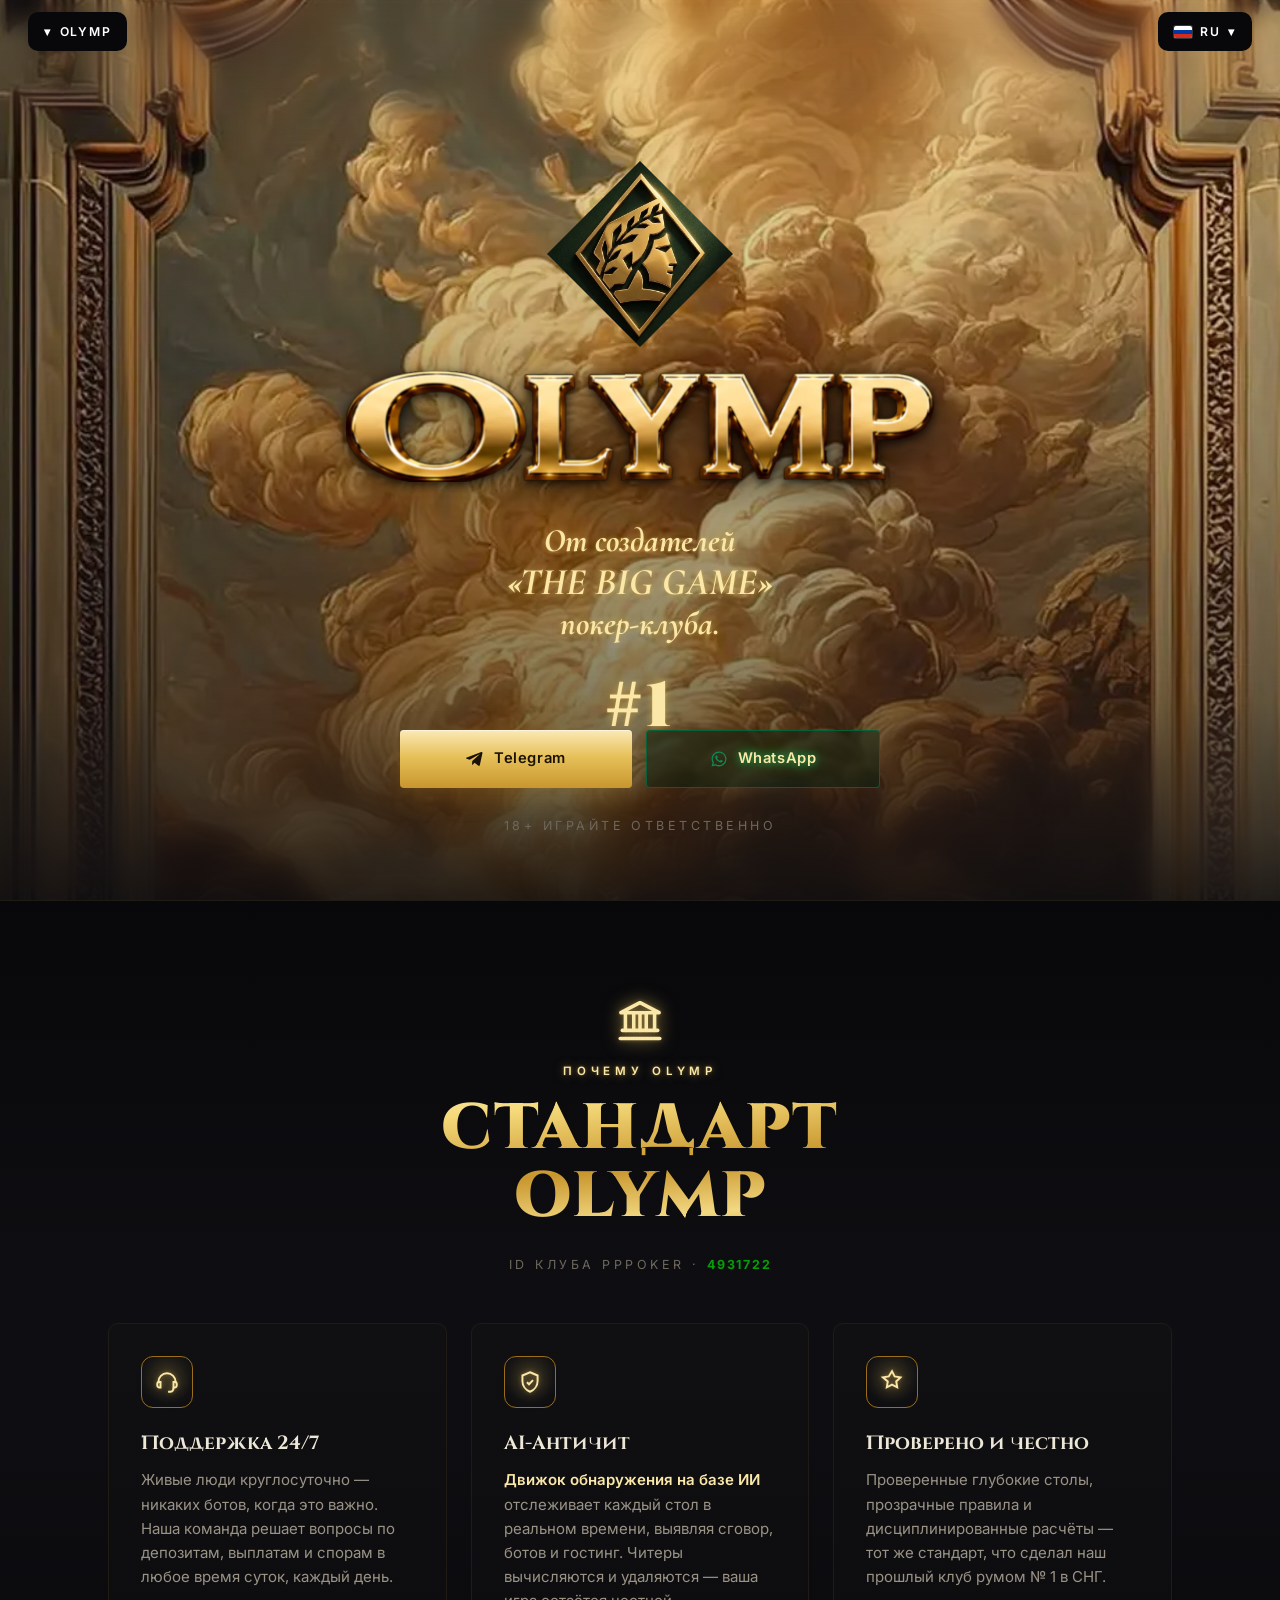
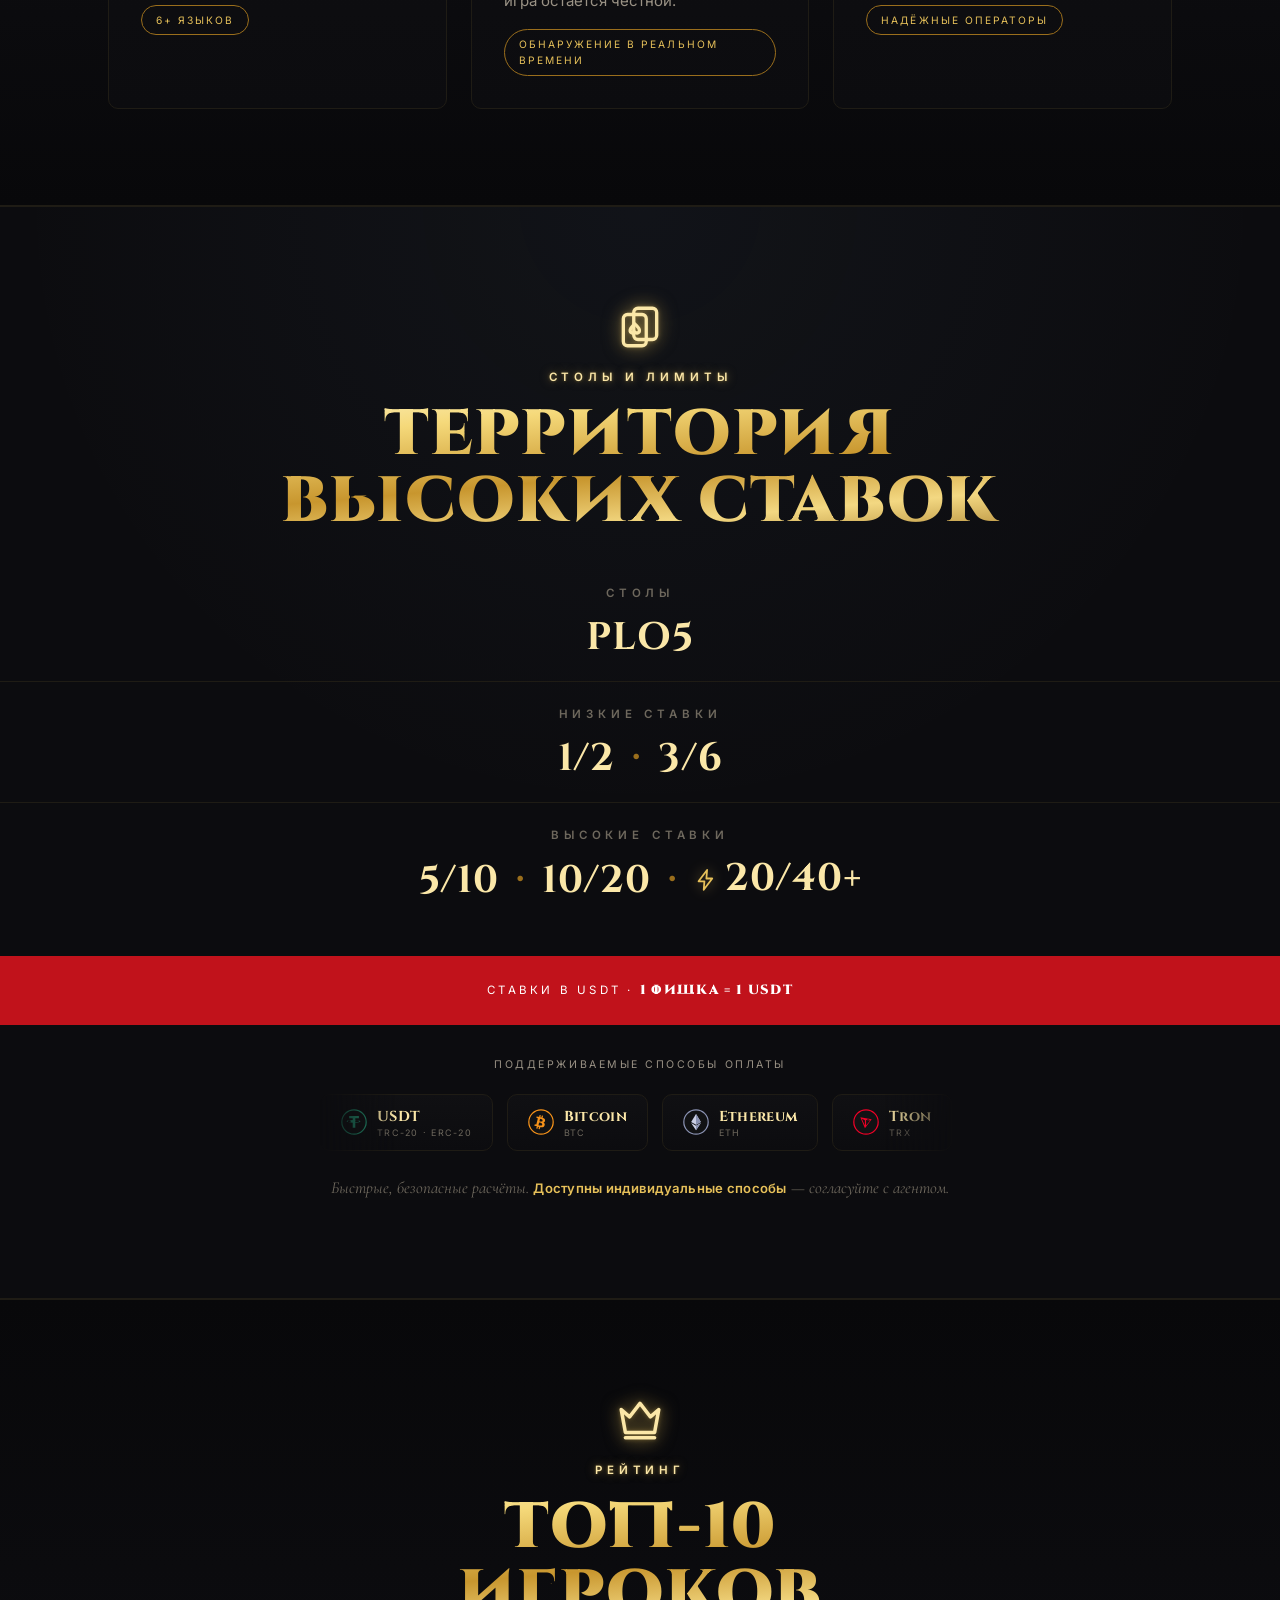
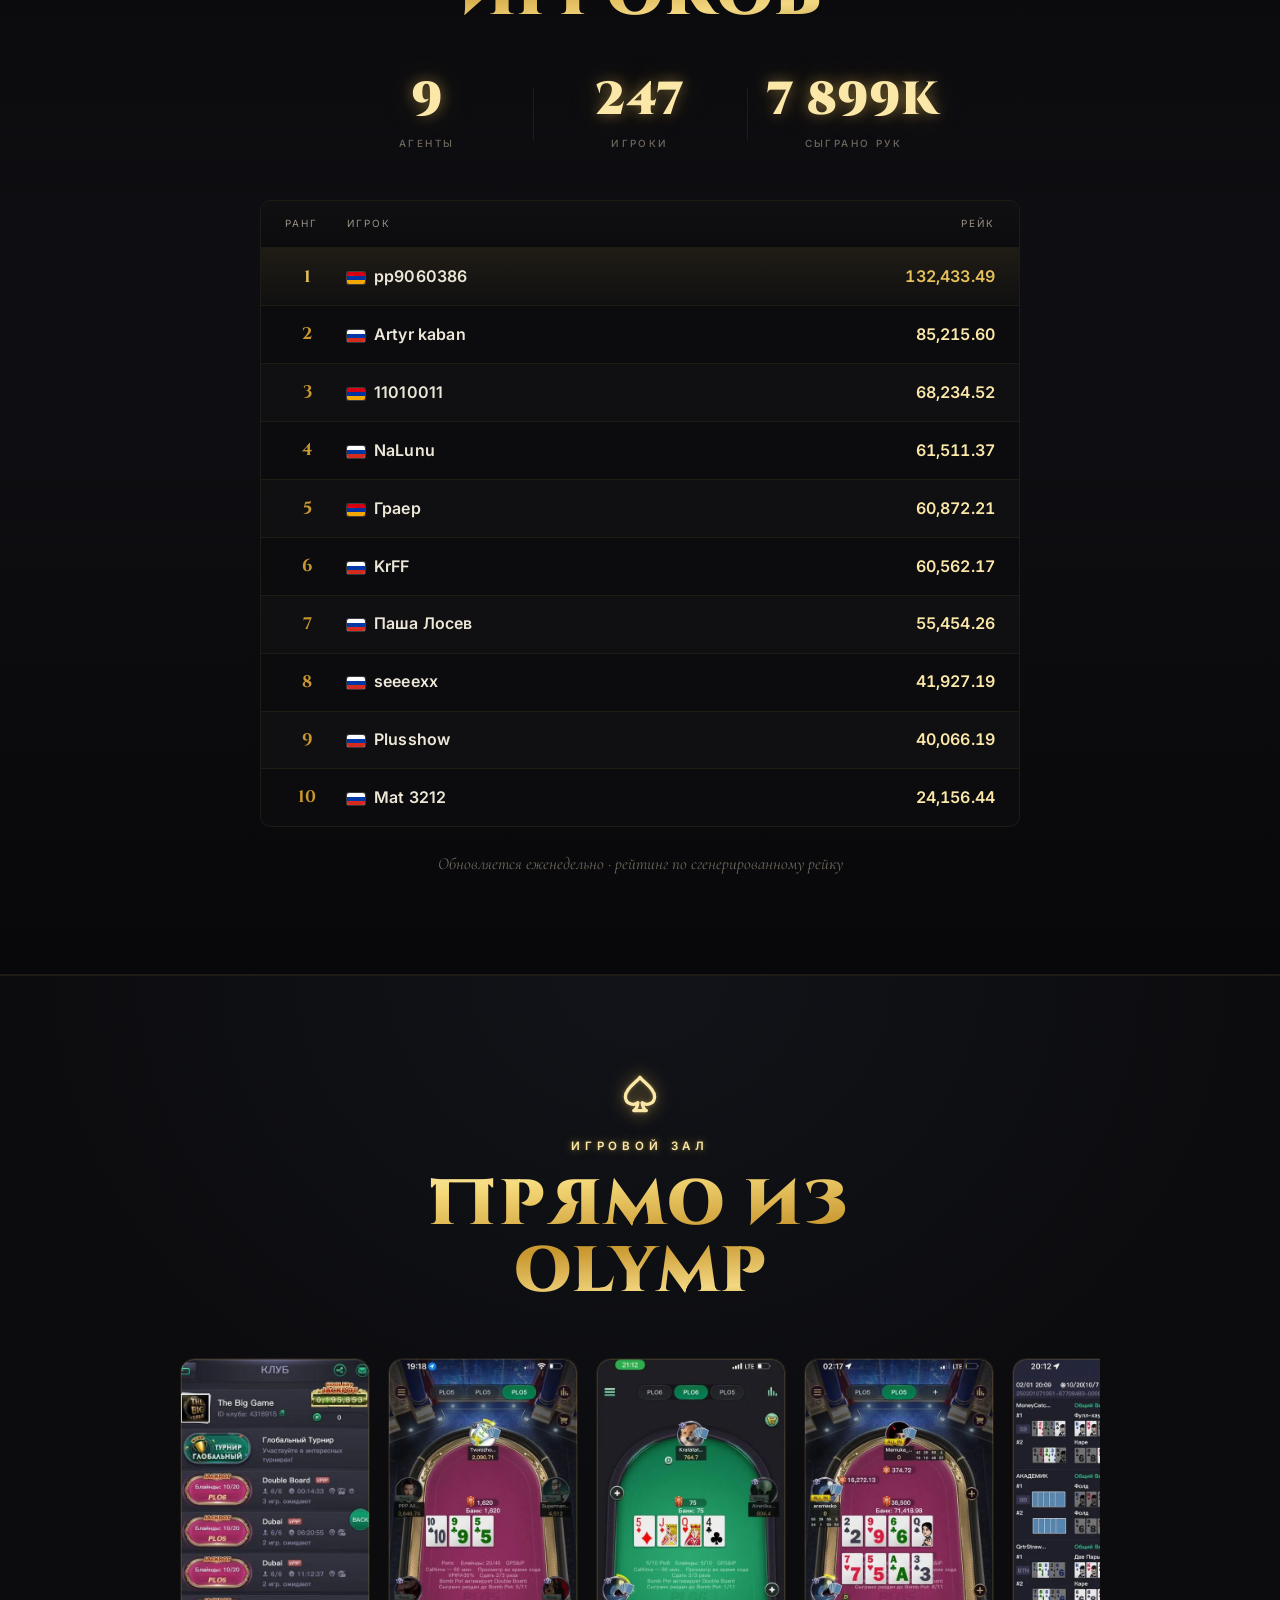
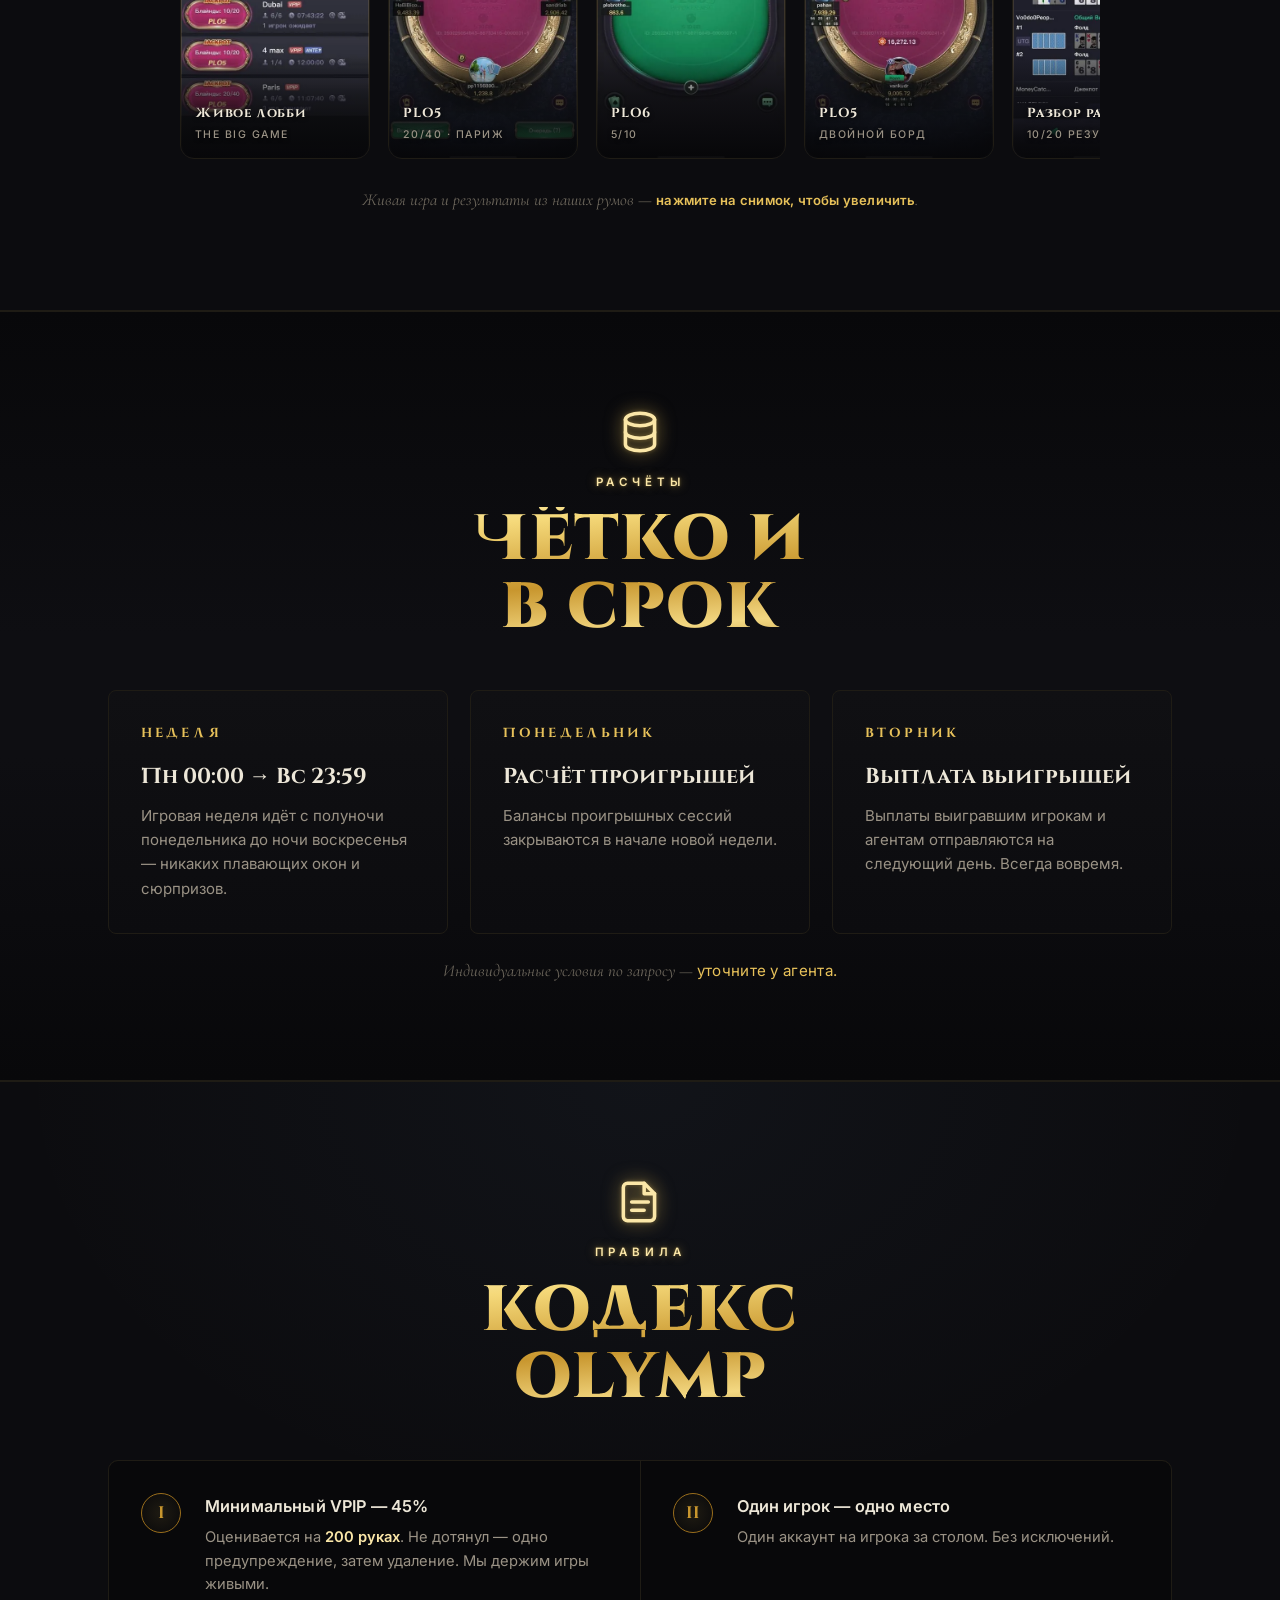
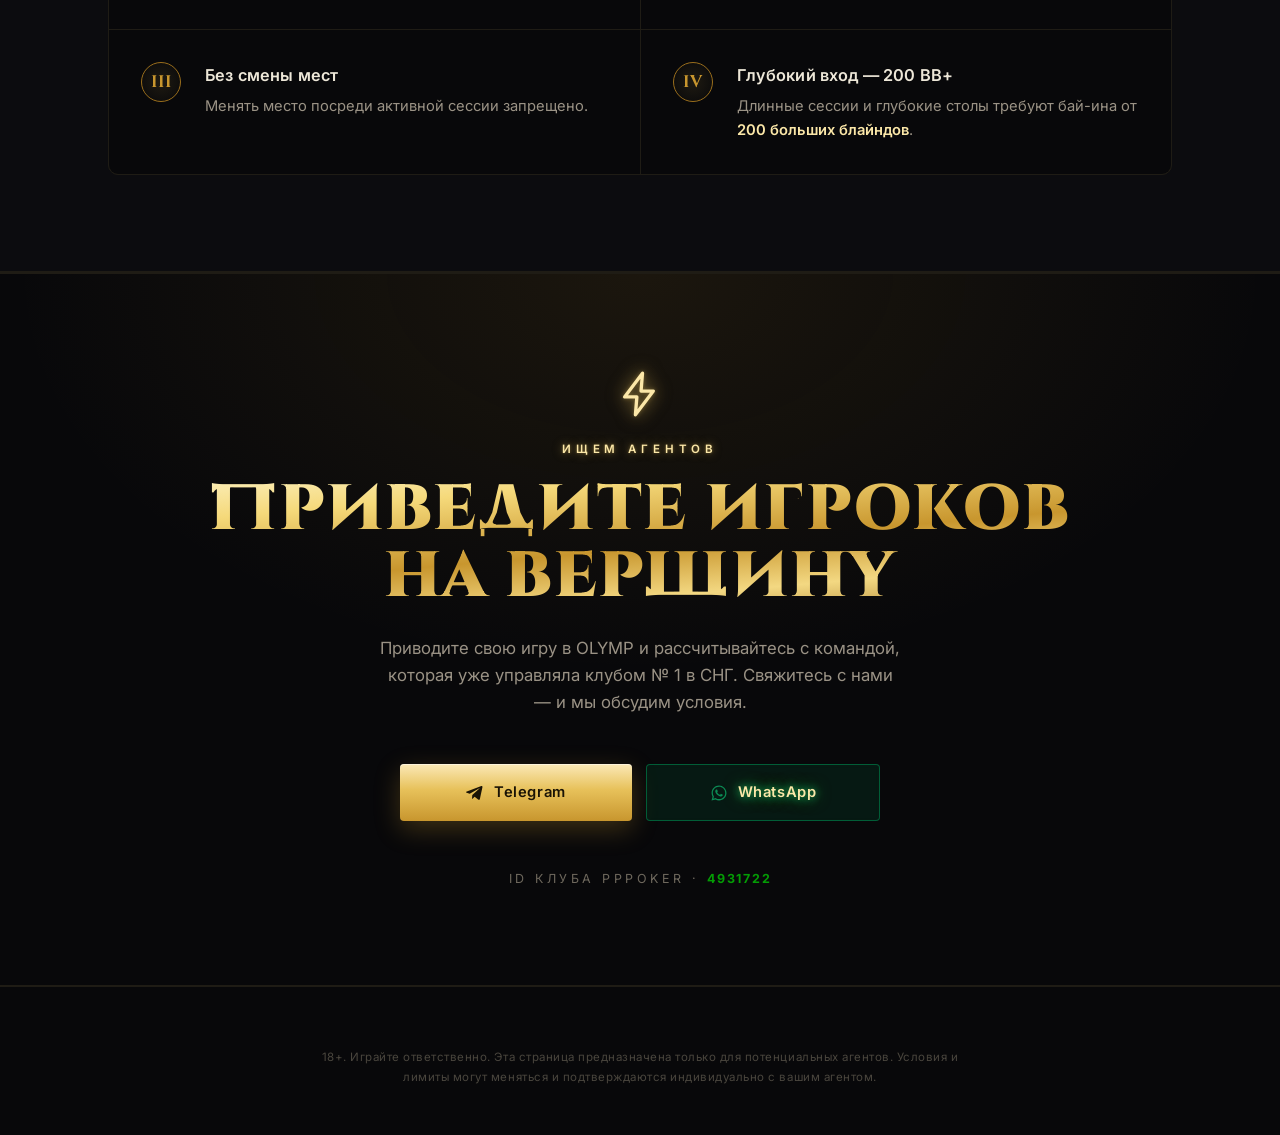
==== ru/index.html @ a4d5638a "Make WhatsApp button label glow" ====
<!DOCTYPE html>
<html lang="ru">
<head>
<meta charset="UTF-8">
<meta name="viewport" content="width=device-width, initial-scale=1.0, viewport-fit=cover">
<title>THE OLYMP — Элитный PLO-клуб · PPPoker</title>
<link rel="preconnect" href="https://fonts.googleapis.com">
<link rel="preconnect" href="https://fonts.gstatic.com" crossorigin>
<link href="https://fonts.googleapis.com/css2?family=Anton&family=Cinzel:wght@500;600;700;900&family=Cormorant+Garamond:ital,wght@0,400;0,500;1,500&family=Inter:wght@400;500;600;700;800;900&display=swap" rel="stylesheet">
<link rel="preload" as="image" href="../assets/img2.webp" fetchpriority="high">
<style>
  @font-face{font-family:'Rezets';src:url('../assets/fonts/Rezets-Regular.woff2') format('woff2');font-weight:400;font-style:normal;font-display:swap}
  @font-face{font-family:'Rezets';src:url('../assets/fonts/Rezets-Bold.woff2') format('woff2');font-weight:700;font-style:normal;font-display:swap}
  @font-face{font-family:'Rezets';src:url('../assets/fonts/Rezets-Black.woff2') format('woff2');font-weight:900;font-style:normal;font-display:swap}
  :root{
    --edge:28px;            /* отступ от боковых краёв экрана */
    --rolex:#00693E;        /* зелёный Rolex, Pantone 348C */
    /* шкала вертикальных отступов, шаг 8px */
    --sp-1:8px;  --sp-2:12px; --sp-3:16px; --sp-4:24px;
    --sp-5:32px; --sp-6:48px; --sp-7:64px; --sp-8:96px;
    --obsidian:#08080A;
    --panel:#101013;
    --panel-2:#0C0C0F;
    --line:#1F1C15;
    --gold-1:#FBE7A8;
    --gold-2:#E7C15A;
    --gold-3:#C8962E;
    --gold-deep:#9A6E1C;
    --ink:#EDE7D8;
    --muted:#9A9285;
    --muted-2:#6E685D;
  }

  *{margin:0;padding:0;box-sizing:border-box}
  html{scroll-behavior:smooth;overflow-x:clip}
  body{
    background:var(--obsidian);
    color:var(--ink);
    font-family:'Inter',sans-serif;
    -webkit-font-smoothing:antialiased;
    overflow-x:hidden;
    line-height:1.6;
  }
  /* ---------- shared gold text ---------- */
  .gold-text{
    background:linear-gradient(175deg,#FDF3C8 0%,#F5D97A 22%,#C8962E 52%,#F3D882 74%,#9A6E1C 100%);
    -webkit-background-clip:text;
    background-clip:text;
    -webkit-text-fill-color:transparent;
    color:transparent;
  }
  .eyebrow{
    font-family:'Inter',sans-serif;
    font-weight:600;
    font-size:.72rem;
    letter-spacing:.42em;
    text-transform:uppercase;
    color:var(--gold-1);
    text-shadow:0 0 10px rgba(231,193,90,.5), 0 0 3px rgba(231,193,90,.4);
  }

  /* знак «#1» вместо иконки — те же цвет и свечение */
  .num-ic{
    font-family:'Rezets','Cinzel',serif;font-weight:900;
    font-size:2.9rem;line-height:1;letter-spacing:.02em;
    color:var(--gold-1);
    text-shadow:0 0 9px rgba(231,193,90,.5), 0 0 2px rgba(231,193,90,.4);
  }

  /* ---------- layout ---------- */
  .wrap{max-width:1120px;margin:0 auto;padding:0 var(--edge)}
  section{position:relative}

  /* ---------- HERO ---------- */
  .hero{
    --mark-h:clamp(108px,16.5vw,186px);   /* масштаб лого-группы и отступа до кнопок */
    height:100vh;
    height:100svh;
    min-height:100svh;
    display:flex;
    flex-direction:column;
    align-items:center;
    justify-content:center;
    text-align:center;
    padding:var(--sp-8) var(--edge);   /* как у секций */
    position:relative;
    isolation:isolate;
    overflow:hidden;
  }
  /* hero cover image */
  .hero-cover{
    position:absolute;inset:0;z-index:-3;pointer-events:none;
    background-size:cover;
    background-position:center center;
    background-repeat:no-repeat;
    transform:scale(1.1);
    transform-origin:center center;
  }
  /* hero readability veil */
  .hero-veil{
    position:absolute;inset:0;z-index:-2;pointer-events:none;
    background:
      linear-gradient(180deg, rgba(12,12,15,0) 0%, rgba(12,12,15,.28) 48%, rgba(12,12,15,.5) 78%, rgba(12,12,15,.72) 92%, rgba(12,12,15,.88) 100%);
  }
  /* плавное размытие по верхней и нижней кромке */
  .hero-blur{
    position:absolute;left:0;right:0;z-index:-2;pointer-events:none;
    -webkit-backdrop-filter:blur(11px);backdrop-filter:blur(11px);
  }
  .hero-blur.top{
    top:0;height:18vh;
    -webkit-mask-image:linear-gradient(180deg,#000 0%,rgba(0,0,0,.55) 55%,transparent 100%);
            mask-image:linear-gradient(180deg,#000 0%,rgba(0,0,0,.55) 55%,transparent 100%);
  }
  .hero-blur.bottom{
    bottom:0;height:24vh;
    -webkit-mask-image:linear-gradient(0deg,#000 0%,rgba(0,0,0,.55) 55%,transparent 100%);
            mask-image:linear-gradient(0deg,#000 0%,rgba(0,0,0,.55) 55%,transparent 100%);
  }

  /* top glow + soft base dust */
  .hero-glow{
    position:absolute;inset:0;z-index:-1;pointer-events:none;
    background:
      radial-gradient(95% 55% at 50% 116%, rgba(231,193,90,.26), transparent 70%);
  }

  .hero .emblem{
    width:clamp(150px,23vw,208px);
    height:auto;
    display:block;
    margin:0 auto .55rem;
    clip-path:polygon(50% 0%, 100% 50%, 50% 100%, 0% 50%);
    filter:drop-shadow(0 12px 12px rgba(0,0,0,.75)) drop-shadow(0 26px 34px rgba(0,0,0,.55));
  }
  .hero h1{
    font-family:'Rezets','Cinzel',serif;
    font-weight:900;
    font-size:clamp(3.6rem,15vw,9.5rem);
    line-height:.92;
    letter-spacing:.02em;
    position:relative;
    filter:drop-shadow(0 3px 22px rgba(200,150,46,.28));
  }
  /* image logo replaces the text wordmark */
  /* wrapper carries the shadow (no overflow → drop-shadow is never clipped) */
  /* композиция героя закреплена по центру блока — то, что добавляется
     ниже, её не сдвигает */
  /* группа занимает всё место над кнопками и центрируется в нём */
  .hero-stack{
    flex:1 1 auto;width:100%;
    display:flex;flex-direction:column;
    align-items:center;justify-content:center;
  }
  .hero-bottom .btn-gold{position:relative;overflow:hidden}
  /* пробегающий блеск, как у плавающей кнопки */
  .hero-bottom .btn-gold::after{
    content:"";position:absolute;inset:-60% -20%;
    pointer-events:none;
    background:linear-gradient(115deg,
      transparent 42%,
      rgba(255,255,255,.18) 47%,
      rgba(255,255,255,.75) 50%,
      rgba(255,255,255,.18) 53%,
      transparent 58%);
    transform:translateX(-130%);
    animation:btnShine 4.2s ease-in-out 1.6s infinite;
  }
  .hero-bottom .btn-gold:hover::after{animation:none}
  @keyframes btnShine{
    0%, 62%   {transform:translateX(-130%)}
    82%, 100% {transform:translateX(130%)}
  }
  .hero .cta-row{
    display:flex;gap:14px;justify-content:center;flex-wrap:nowrap;
    max-width:480px;width:100%;margin:0 auto;
  }
  .hero .hero-bottom{
    position:absolute;left:0;right:0;bottom:var(--sp-7);padding:0 var(--edge);margin:0;
    display:flex;flex-direction:column;align-items:center;
  }
  .hero-bottom .club-id{margin:28px 0 0}
  .hero .cta-row .btn{flex:1 1 0;min-width:0;justify-content:center;white-space:nowrap}
  .club-id{
    margin-top:var(--sp-5);
    font-size:.78rem;letter-spacing:.28em;text-transform:uppercase;color:var(--muted-2);
  }
  .club-id b{color:rgba(0,255,0,.6);letter-spacing:.14em}

  /* ---------- buttons ---------- */
  .btn{
    display:inline-flex;align-items:center;gap:10px;
    font-family:'Inter',sans-serif;font-weight:600;
    font-size:.92rem;letter-spacing:.04em;
    padding:16px 30px;border-radius:4px;
    text-decoration:none;cursor:pointer;border:none;
    transition:transform .25s ease, box-shadow .25s ease, filter .25s ease;
  }
  .btn-gold{
    color:#1A1305;
    background:linear-gradient(180deg,#FBE9B7,#E7C15A 45%,#C8962E);
    box-shadow:0 8px 26px rgba(200,150,46,.28), inset 0 1px 0 rgba(255,255,255,.5);
  }
  .btn-gold:hover{transform:translateY(-2px);box-shadow:0 12px 34px rgba(200,150,46,.42), inset 0 1px 0 rgba(255,255,255,.6)}
  .btn-ghost{
    color:var(--gold-1);
    background:transparent;
    border:1px solid var(--gold-deep);
  }
  .btn-ghost:hover{background:rgba(231,193,90,.07);border-color:var(--gold-2);transform:translateY(-2px)}
  /* окно Join Club — на стилях rakeback-попапа */
  .join-box{max-width:520px;padding:42px 34px 34px}
  .join-box .sec-ic{margin-bottom:14px}
  .join-box .sec-ic svg{width:44px;height:44px}
  .join-title{
    font-size:clamp(1.6rem,5.6vw,2.3rem);
    line-height:1.08;margin-bottom:14px;text-transform:uppercase;
  }
  .join-box .cta-duo{margin-top:26px}
  .join-box .club-id{margin-top:26px}
  .join-close{
    position:absolute;top:12px;right:14px;
    width:32px;height:32px;border-radius:50%;
    background:transparent;border:1px solid var(--line);
    color:var(--gold-1);font-size:20px;line-height:1;
    display:grid;place-items:center;cursor:pointer;
    transition:border-color .2s ease, background .2s ease;
  }
  .join-close:hover{border-color:var(--gold-2);background:rgba(231,193,90,.08)}

  /* всплывающая пара кнопок над круглой */
  .fab-actions{
    position:fixed;z-index:1150;
    right:var(--edge);
    bottom:calc(var(--edge) + 82px + env(safe-area-inset-bottom,0px));
    display:flex;flex-direction:column;align-items:stretch;gap:10px;
    width:210px;
    opacity:0;visibility:hidden;
    transform:translateY(12px) scale(.96);
    transform-origin:100% 100%;
    transition:opacity .28s ease, transform .32s cubic-bezier(.2,.9,.3,1.2), visibility .28s;
  }
  .fab-actions.open{opacity:1;visibility:visible;transform:none}
  .fab-actions .btn{justify-content:center}
  /* пока раскрыто — круглая уходит */
  .wa-fab.folded{
    opacity:0;visibility:hidden;
    transform:scale(.85);
    pointer-events:none;
  }

  /* плавающий виджет WhatsApp */
  .wa-fab{
    position:fixed;z-index:1150;
    right:var(--edge);bottom:calc(var(--edge) + env(safe-area-inset-bottom,0px));
    width:68px;height:68px;border-radius:50%;
    padding:0;cursor:pointer;
    display:grid;place-items:center;
    color:#fff;
    /* та же гамма, что у .btn-wa: светлый тон иконки → --rolex → затемнение */
    background:linear-gradient(160deg,#0C8B55 0%,var(--rolex) 52%,#004A2B 100%);
    border:none;overflow:hidden;
    box-shadow:
      0 12px 28px rgba(0,0,0,.48),            /* падающая тень */
      0 4px 10px rgba(0,0,0,.32),             /* контактная тень */
      inset 0 2px 3px rgba(255,255,255,.45),  /* верхняя кромка ловит свет */
      inset 0 -9px 15px rgba(0,20,8,.45),     /* низ уходит в тень */
      0 0 0 6px rgba(0,105,62,.16);           /* мягкий ореол */
    /* до появления */
    opacity:0;visibility:hidden;
    transform:translateY(14px) scale(.92);
    transition:opacity .4s ease,
               transform .45s cubic-bezier(.2,.9,.3,1.25),
               box-shadow .25s ease;
  }
  /* показывается после 5% прокрутки */
  .wa-fab.show{
    opacity:1;visibility:visible;transform:none;
    animation:waPulse 3.4s ease-in-out .8s infinite;
  }
  .wa-fab.show:hover{
    animation:none;
    transform:translateY(-3px);
  }
  /* плавное мерцание: яркость заливки и ореол дышат в одном ритме.
     Яркость меняем фильтром — градиенты в анимации браузеры
     интерполируют неровно и дают скачок на середине цикла. */
  @keyframes waPulse{
    0%, 100%{
      filter:brightness(1);
      box-shadow:
      0 12px 28px rgba(0,0,0,.48),
      0 4px 10px rgba(0,0,0,.32),
      inset 0 2px 3px rgba(255,255,255,.45),
      inset 0 -9px 15px rgba(0,20,8,.45),
        0 0 0 5px rgba(0,105,62,.10);
    }
    50%{
      filter:brightness(1.18);
      box-shadow:
      0 12px 28px rgba(0,0,0,.48),
      0 4px 10px rgba(0,0,0,.32),
      inset 0 2px 3px rgba(255,255,255,.45),
      inset 0 -9px 15px rgba(0,20,8,.45),
        0 0 0 13px rgba(0,105,62,.26);
    }
  }
  /* иконка в тон странице, со своим свечением в том же ритме */
  @keyframes waIcon{
    0%, 100%{filter:drop-shadow(0 0 3px rgba(255,255,255,.30))}
    50%     {filter:drop-shadow(0 0 11px rgba(255,255,255,.65))}
  }

  /* пробегающий блеск */
  .wa-fab::after{
    content:"";position:absolute;inset:-30%;
    pointer-events:none;z-index:2;
    background:linear-gradient(115deg,
      transparent 42%,
      rgba(255,255,255,.10) 47%,
      rgba(255,255,255,.55) 50%,
      rgba(255,255,255,.10) 53%,
      transparent 58%);
    transform:translateX(-130%);
  }
  .wa-fab.show::after{animation:waShine 6.8s ease-in-out 1.6s infinite}
  .wa-fab.show:hover::after{animation:none}
  @keyframes waShine{
    0%, 74%   {transform:translateX(-130%)}
    92%, 100% {transform:translateX(130%)}
  }

  /* глянцевый блик */
  .wa-fab::before{
    content:"";position:absolute;pointer-events:none;
    left:14%;right:14%;top:6%;height:40%;
    border-radius:50%;
    background:linear-gradient(180deg, rgba(255,255,255,.45), rgba(255,255,255,0));
  }
  .wa-fab svg{
    width:34px;height:34px;position:relative;
    filter:drop-shadow(0 0 3px rgba(255,255,255,.35));
  }
  .wa-fab.show svg{animation:waIcon 3.4s ease-in-out .8s infinite}
  .wa-fab:hover{
    transform:translateY(-3px);
    box-shadow:
      0 16px 34px rgba(0,0,0,.55),
      0 5px 12px rgba(0,0,0,.35),
      inset 0 2px 3px rgba(255,255,255,.55),
      inset 0 -9px 15px rgba(0,20,8,.45),
      0 0 0 9px rgba(0,105,62,.20);
  }

  /* WhatsApp в герое: подложка с лёгким размытием поверх золотой обводки */
  .btn-edge{
    background:rgba(0,0,0,.1);
    -webkit-backdrop-filter:blur(2.5px);backdrop-filter:blur(2.5px);
  }
  /* WhatsApp — вторая кнопка связи, зелёный Rolex */
  .btn-wa{
    color:var(--gold-1);
    background:rgba(0,105,62,.18);
    border:1px solid rgba(0,105,62,.85);
    text-shadow:0 0 8px rgba(37,211,102,.85),0 0 16px rgba(37,211,102,.5);
    -webkit-backdrop-filter:blur(2.5px);backdrop-filter:blur(2.5px);
  }
  .btn-wa svg{color:#0C8B55}
  /* зелёная кнопка с размытием, как у Tables */
  .btn-wa.btn-edge{
    background:
      linear-gradient(0deg, rgba(0,0,0,.32), rgba(0,0,0,.32)),   /* затемнение */
      rgba(0,105,62,.18);
    -webkit-backdrop-filter:blur(2.5px);backdrop-filter:blur(2.5px);
  }     /* на пару тонов светлее — иначе тонет в тёмном фоне */
  .btn-wa:hover{
    background:rgba(0,105,62,.32);border-color:var(--rolex);
    transform:translateY(-2px);
  }
  /* ---------- BRAND MARK в герое: эмблема, лого, подпись ---------- */
  /* пропорция снята со скриншота: ромб = 1.68 высоты надписи */
  .brand-group{text-align:center}

  /* ромб — тот же снимок и та же огранка, что в герое */
  .brand-group .brand-emblem{
    display:block;margin:0 auto;
    width:var(--mark-h);height:auto;
    clip-path:polygon(50% 0%, 100% 50%, 50% 100%, 0% 50%);
    filter:
      drop-shadow(0 6px 8px rgba(0,0,0,.75))
      drop-shadow(0 14px 20px rgba(0,0,0,.55))
      drop-shadow(0 26px 44px rgba(0,0,0,.65));
  }

  /* надпись OLYMP — картинкой из героя */
  .brand-group .brand-logo{
    display:inline-block;line-height:0;   /* ширина по картинке, центрируется text-align */
    height:calc(var(--mark-h) / 1.68);
    margin:calc(var(--mark-h) * .13) auto 0;
    filter:drop-shadow(0 3px 5px rgba(0,0,0,.75)) drop-shadow(0 10px 18px rgba(0,0,0,.5));
  }
  .brand-group .brand-logo img{height:100%;width:auto;display:block}

  .brand-group .brand-tag{
    margin-top:calc(var(--mark-h) * .19);
    font-family:'Cormorant Garamond',serif;font-style:italic;font-weight:700;
    font-size:calc(var(--mark-h) * .176);
    color:var(--gold-1);
    line-height:1;letter-spacing:normal;
    text-shadow:
      0 0 9px rgba(231,193,90,.5),
      0 0 2px rgba(231,193,90,.4);
  }
  .brand-num{
    margin-top:calc(var(--mark-h) * .19);   /* как остальные интервалы в группе */
    line-height:1;
  }
  .brand-num .num-ic{
    font-size:calc(var(--mark-h) * .34);
  }
  .brand-group .brand-tag b{
    display:inline-block;
    font-weight:900;
    font-size:1.15em;
    text-transform:uppercase;
    line-height:1.1;
    margin:.12em 0;
    white-space:nowrap;
    text-shadow:0 0 10px rgba(231,193,90,.5), 0 0 3px rgba(231,193,90,.4);
  }

  /* пара кнопок в финальном блоке */
  .cta-duo{
    display:flex;gap:14px;justify-content:center;flex-wrap:nowrap;
    max-width:480px;margin:0 auto;
  }
  .btn svg{width:18px;height:18px}

  /* gold accent line at every block seam */
  #pedigree,#standard,#limits,#leaderboard,#gallery,#settlement,#rules,#agents,footer{position:relative}
  #pedigree::before,#standard::before,#limits::before,#leaderboard::before,#gallery::before,#settlement::before,#rules::before,#agents::before,footer::before{
    content:"";position:absolute;top:0;left:0;right:0;height:1px;z-index:3;pointer-events:none;
    background:var(--line);
  }

  #gallery,#rules{background:#0C0C0F}
  /* холодное свечение, как в THE ACTION */
  #gallery,#rules{
    background:
      radial-gradient(70% 80% at 50% 0%, rgba(120,160,210,.05), transparent 70%),
      #0C0C0F;
    position:relative;overflow:hidden;
  }

  /* чётные блоки — мягкий вертикальный градиент для объёма */
  #standard,#leaderboard,#settlement,.final{
    background:linear-gradient(180deg,
      var(--obsidian) 0%,
      #0E0E12 42%,
      #0E0E12 58%,
      var(--obsidian) 100%);
  }
  /* у финального блока поверх градиента остаётся золотое свечение */
  .final{
    background:
      radial-gradient(70% 80% at 50% 0%, rgba(200,150,46,.10), transparent 70%),
      linear-gradient(180deg,var(--obsidian) 0%,#0E0E12 42%,#0E0E12 58%,var(--obsidian) 100%);
  }

  /* ---------- PEDIGREE / LEGACY BANNER ---------- */

  /* ---------- PEDIGREE / LEGACY BANNER ---------- */
  .legacy{
    background:
      radial-gradient(70% 80% at 50% 0%, rgba(120,160,210,.05), transparent 70%),
      var(--panel-2);
    text-align:center;position:relative;overflow:hidden;
  }
  .legacy .seal{display:flex;justify-content:center;margin:0 auto 16px}
  .legacy .seal svg{width:50px;height:50px;color:var(--gold-1)}
  .legacy h2{
    font-family:'Rezets','Cinzel',serif;font-weight:700;font-style:italic;
    font-size:clamp(1.5rem,4vw,2.4rem);
    line-height:1.25;letter-spacing:.01em;
    max-width:760px;margin:0 auto;
  }
  .legacy h2 .upright{font-style:normal}
  .legacy p{max-width:600px;margin:18px auto 0;color:var(--muted);font-size:1rem}

  /* ---------- SECTION HEADINGS ---------- */
  .sec-head{text-align:center;margin-bottom:var(--sp-6)}
  .sec-head .eyebrow{display:block;margin-bottom:var(--sp-3)}
  .sec-ic{display:flex;justify-content:center;margin-bottom:var(--sp-3)}
  .sec-ic svg{width:50px;height:50px;color:var(--gold-1)}
  /* soft glow on all icons */
  .sec-ic svg,.legacy .seal svg,.feature .ic svg{
    filter:drop-shadow(0 0 9px rgba(231,193,90,.5)) drop-shadow(0 0 2px rgba(231,193,90,.4));
  }
  .sec-head h2{
    font-family:'Rezets','Cinzel',serif;font-weight:900;
    font-size:clamp(2.2rem,6vw,4rem);letter-spacing:.02em;
    line-height:1.05;text-transform:uppercase;
  }
  .pad{padding:var(--sp-8) 0}
  /* unified band background for even blocks */
  .band{background:linear-gradient(180deg,var(--panel-2),#090909);border-top:1px solid var(--line);border-bottom:1px solid var(--line)}
  /* gold-tinted gradient background for "The Code of OLYMP" block */
  .rules-band{
    background:#0C0C0F;
  }

  /* ---------- TABLES & LIMITS ---------- */
  /* block background like House Rules band */
  #limits{
    background:
      radial-gradient(70% 80% at 50% 0%, rgba(120,160,210,.05), transparent 70%),
      #0C0C0F;
    border-top:1px solid var(--line);border-bottom:1px solid var(--line);
    overflow:hidden;
  }
  .games{display:grid;grid-template-columns:1fr 1fr;gap:var(--sp-4);margin-bottom:var(--sp-6)}
  .game-card{
    border:1px solid var(--line);border-radius:8px;
    background:var(--obsidian);
    padding:var(--sp-5);position:relative;overflow:hidden;
  }
  .game-card h3{
    font-family:'Rezets','Cinzel',serif;font-weight:700;font-size:1.9rem;
    margin-bottom:6px;
  }
  .game-card .desc{color:var(--muted);font-size:.95rem}
  .limits-strip{
    display:grid;grid-template-columns:1fr;gap:6px;
    max-width:640px;margin:var(--sp-4) auto 0;
  }
  /* в блоке THE ACTION карточка без своей коробки — только фон секции */
  #limits .game-card{background:transparent;border:0;border-radius:0;padding:0;overflow:visible}
  .game-card .limits-strip{max-width:none;padding-top:24px;border-top:1px solid var(--line)}
  /* строка про USDT растянута по ширине блока */
  .game-card .game-rate{
    text-align:center;white-space:nowrap;
    font-size:clamp(.6rem,2.85vw,2.2rem);
    letter-spacing:.12em;line-height:1.2;
  }
  .game-card .limit.tcard{background:transparent;border:0;padding:10px 6px}
  /* карточка со столом: стол слева, подпись справа — как у 20/40+ */
  .limit.tcard{flex-direction:row;align-items:center;text-align:left;gap:16px;padding:10px 6px}
  .limit.tcard .tbl.live{padding-top:14px;display:flex;justify-content:flex-start}
  .limit.tcard .lab{margin-top:0}
  @media(max-width:600px){
    .limit.tcard{gap:12px}
  }
  .limit{
    display:flex;align-items:center;gap:16px;
    text-align:left;padding:var(--sp-4);border-radius:8px;
    background:var(--obsidian);
    border:1px solid var(--line);
  }
  .limit .tbl{flex-shrink:0;line-height:0;display:flex;align-items:center}
  .limit .tbl svg{
    width:auto;height:3.8rem;color:var(--gold-2);
    filter:drop-shadow(0 0 7px rgba(231,193,90,.4)) drop-shadow(0 0 2px rgba(231,193,90,.35));
  }
  .limit.high .tbl svg{color:var(--gold-1)}
  .limit .val{font-family:'Rezets','Cinzel',serif;font-weight:700;font-size:1.5rem;color:var(--gold-1)}
  .limit .lab{font-size:.66rem;letter-spacing:.24em;text-transform:uppercase;color:var(--muted-2);margin-top:6px}
  /* стол — значения 1:1 из оригинала, уменьшение целиком через zoom */
  .limit .tbl.live{line-height:normal;display:block;flex-shrink:0}
  .mini-table{position:relative;width:330px;zoom:.5}
  .mt-pill{
    position:relative;border-radius:999px;padding:7px;
    background:var(--gold-1);
    box-shadow:
      0 0 9px rgba(231,193,90,.5),
      0 0 2px rgba(231,193,90,.4),
      0 6px 18px rgba(0,0,0,.55);
  }
  .mt-pill::after{content:none}
  .mt-face{
    position:relative;border-radius:999px;padding:30px 40px 28px;text-align:center;overflow:hidden;
    background:#A3084E;
    box-shadow:inset 0 8px 18px rgba(0,0,0,.45),inset 0 -8px 18px rgba(0,0,0,.45);
  }
  .mt-face::before{content:none}
  .mt-game{
    position:relative;line-height:normal;
    font-family:'Rezets','Anton',Impact,'Arial Black',sans-serif;
    font-size:40px;letter-spacing:1.5px;
    transform:skewX(-10deg);color:#ffd24a;
    text-shadow:0 3px 4px rgba(80,10,0,.6);white-space:nowrap;
  }
  .mt-jackpot{
    position:absolute;top:-24px;left:50%;z-index:3;line-height:normal;
    transform:translateX(-50%) skewX(-10deg);
    font-family:'Rezets','Anton',Impact,'Arial Black',sans-serif;
    font-size:38px;letter-spacing:2.5px;color:#5ef07a;
    -webkit-text-stroke:9px #0f2a14;paint-order:stroke fill;
    text-shadow:0 4px 0 #0a1f0f,0 0 16px rgba(60,240,120,.5);
  }
  /* зелёный вариант (#437f62) */
  .mini-table.green .mt-face{
    background:#0E6B42;
  }
  .mini-table.green .mt-game{text-shadow:0 3px 4px rgba(0,45,25,.6)}
  .limit.high{background:linear-gradient(180deg,rgba(231,193,90,.08),rgba(231,193,90,.02));border:1px solid var(--gold-deep);position:relative;overflow:hidden}
  .limit.high::after{
    content:"";position:absolute;top:0;left:0;right:0;height:2px;
    background:linear-gradient(90deg,transparent,var(--gold-2),transparent);
    opacity:.7;
  }
  /* ---------- THE ACTION — лестница ставок ---------- */
  .action{max-width:640px;margin:0 auto;text-align:center}
  .action .eyebrow{display:block;margin-bottom:18px}
  .action-lab{margin-bottom:14px}
  .action-title{
    font-family:'Rezets','Cinzel',serif;font-weight:900;
    font-size:clamp(1.7rem,4.6vw,2.4rem);letter-spacing:.06em;
    text-transform:uppercase;color:var(--gold-1);margin-bottom:34px;
  }
  .action-title i{font-style:normal;color:var(--gold-deep)}
  .stake-step{
    padding:var(--sp-4) 0;position:relative;
    display:flex;flex-direction:column;gap:var(--sp-3);
  }
  /* линия тянется на всю ширину окна, текст остаётся в колонке */
  .stake-step::before{
    content:"";position:absolute;top:0;left:50%;transform:translateX(-50%);
    width:100vw;height:1px;background:var(--line);
  }
  .stake-step:first-child{padding-top:0}
  .stake-step:first-child::before{display:none}
  .step-lab{
    font-family:'Inter',sans-serif;font-weight:600;
    font-size:.72rem;letter-spacing:.42em;text-transform:uppercase;
    color:var(--muted-2);
  }
  .step-vals{
    font-family:'Rezets','Cinzel',serif;font-weight:700;color:var(--gold-1);
    font-size:clamp(1.7rem,4.6vw,2.4rem);line-height:1;letter-spacing:.02em;
    display:flex;justify-content:center;align-items:baseline;gap:.45em;flex-wrap:wrap;
    font-variant-numeric:tabular-nums;
  }
  .step-vals i{font-style:normal;color:var(--gold-deep)}
  .step-vals .hot{display:inline-flex;align-items:center;gap:.18em}
  .step-vals .bolt{
    width:.62em;height:.62em;flex:none;
    color:var(--gold-2);
    filter:drop-shadow(0 0 7px rgba(231,193,90,.45));
  }
  .nocap-bar{
    position:relative;margin-top:var(--sp-5);padding:var(--sp-4);
    width:100vw;margin-left:50%;transform:translateX(-50%);
    background:#C1121B;
    font-family:'Inter',sans-serif;font-weight:400;
    font-size:.72rem;letter-spacing:.28em;text-transform:uppercase;color:#fff;
  }
  .nocap-bar b{
    font-family:'Rezets','Cinzel',serif;font-weight:900;
    font-size:1.15em;letter-spacing:.1em;
  }


  /* rate line integrated into the PLO5/PLO6 card */
  .game-rate{
    margin-top:18px;padding-top:16px;border-top:1px solid var(--line);
    font-size:.72rem;letter-spacing:.14em;text-transform:uppercase;color:var(--muted);
  }
  .game-rate b{color:var(--gold-1);font-family:'Rezets','Cinzel',serif;font-weight:700;letter-spacing:.04em}
  .nocap-note{text-align:center;margin-top:20px;color:var(--muted);font-size:.9rem}
  .nocap-note b{color:var(--gold-2);font-weight:600}

  /* ---------- LEADERBOARD ---------- */
  .board{
    max-width:760px;margin:0 auto;
    border:1px solid var(--line);border-radius:10px;overflow:hidden;
    background:var(--panel-2);
  }
  .board-head,.board-row{
    display:grid;grid-template-columns:44px 1fr auto;gap:18px;align-items:center;
    padding:15px 24px;
  }
  .board-head{
    background:linear-gradient(180deg,var(--panel),var(--panel-2));
    border-bottom:1px solid var(--line);
    font-size:.62rem;letter-spacing:.2em;text-transform:uppercase;color:var(--muted);
  }
  .board-head .h-rake{text-align:right;min-width:104px}
  .board-row{border-top:1px solid var(--line)}
  .board-row:nth-child(even){background:rgba(255,255,255,.014)}
  .board-row .rank{
    font-family:'Rezets','Cinzel',serif;font-weight:700;font-size:1.05rem;
    color:var(--gold-3);text-align:center;
  }
  .board-row .pname{font-weight:600;color:var(--ink);letter-spacing:.01em}
  .board-row .flag{margin-right:9px;vertical-align:-2px}
  .board-row .rake{
    font-family:'Inter',sans-serif;font-weight:600;letter-spacing:.01em;
    color:var(--gold-1);text-align:right;min-width:104px;
    font-variant-numeric:tabular-nums;
  }
  .board-row.top{background:linear-gradient(180deg,rgba(231,193,90,.09),rgba(231,193,90,.02))}
  .board-row.top .rank,.board-row.top .rake{color:var(--gold-2)}
  /* ---------- CLUB STATS ---------- */
  .stats{
    display:grid;grid-template-columns:repeat(3,1fr);
    max-width:640px;margin:0 auto var(--sp-6);
    text-align:center;
  }
  .stat{padding:0 8px;position:relative}
  .stat+.stat::before{
    content:"";position:absolute;left:0;top:14%;bottom:14%;
    width:1px;background:var(--line);
  }
  .stat .num{
    font-family:'Rezets','Cinzel',serif;font-weight:900;
    font-size:clamp(1.7rem,5.6vw,2.9rem);
    line-height:1;color:var(--gold-1);
    letter-spacing:.02em;
    text-shadow:0 0 14px rgba(231,193,90,.45), 0 0 34px rgba(200,150,46,.22);
  }
  .stat .lab{
    margin-top:12px;
    font-family:'Inter',sans-serif;font-weight:500;
    font-size:.62rem;letter-spacing:.24em;text-transform:uppercase;
    color:var(--muted-2);
  }
  @media(max-width:520px){
    .stat .lab{font-size:.54rem;letter-spacing:.16em;margin-top:10px}
  }

  .board-note{text-align:center;color:var(--muted-2);font-size:1.05rem;font-style:italic;font-family:'Cormorant Garamond',serif;margin-top:var(--sp-4)}
  @media(max-width:600px){
    .board-head,.board-row{grid-template-columns:26px 1fr auto;gap:9px;padding:12px 12px}
    .board-head{font-size:.54rem;letter-spacing:.12em}
    .board-head .h-rake,.board-row .rake{min-width:auto}
    .board-row .pname{font-size:.9rem}
    .board-row .rake{font-size:.9rem}
  }

  /* ---------- SETTLEMENT ---------- */
  .settle{display:grid;grid-template-columns:repeat(3,1fr);gap:22px}
  .settle-card{
    border:1px solid var(--line);border-radius:8px;
    padding:var(--sp-5);background:linear-gradient(180deg,var(--panel),var(--panel-2));
    position:relative;
  }
  .settle-card .day{font-family:'Rezets','Cinzel',serif;font-weight:600;color:var(--gold-2);font-size:.82rem;letter-spacing:.24em;text-transform:uppercase;margin-bottom:16px}
  .settle-card h3{font-family:'Rezets','Cinzel',serif;font-weight:700;font-size:1.35rem;margin-bottom:10px}
  .settle-card p{color:var(--muted);font-size:.94rem}
  .settle-note{text-align:center;margin-top:var(--sp-4);color:var(--muted-2);font-size:1.05rem;font-style:italic;font-family:'Cormorant Garamond',serif}
  .settle-note span{color:var(--gold-2);font-style:normal;font-family:'Inter',sans-serif;font-size:.95rem;letter-spacing:.02em}

  /* ---------- RULES ---------- */
  .rules{display:grid;grid-template-columns:1fr 1fr;gap:1px;background:var(--line);border:1px solid var(--line);border-radius:10px;overflow:hidden}
  .rule-item{
    background:var(--obsidian);padding:var(--sp-5);
    display:flex;gap:var(--sp-4);align-items:flex-start;
  }
  .rule-item .num{
    font-family:'Rezets','Cinzel',serif;font-weight:700;font-size:1.05rem;
    color:var(--gold-3);flex-shrink:0;
    width:40px;height:40px;border-radius:50%;
    display:grid;place-items:center;
    border:1px solid var(--gold-deep);
    background:radial-gradient(circle,rgba(231,193,90,.1),transparent);
  }
  .rule-item h3{font-family:'Inter',sans-serif;font-weight:600;font-size:1.02rem;margin-bottom:7px;color:var(--ink);letter-spacing:.01em}
  .rule-item p{color:var(--muted);font-size:.92rem}
  .rule-item p b{color:var(--gold-1);font-weight:600}

  /* ---------- FINAL CTA ---------- */
  .final{
    text-align:center;padding:var(--sp-8) 0;position:relative;overflow:hidden;
    border-top:1px solid var(--line);
    background:
      radial-gradient(70% 80% at 50% 0%, rgba(200,150,46,.10), transparent 70%),
      var(--obsidian);
  }
  .final h2{margin-top:var(--sp-3);
    font-family:'Rezets','Cinzel',serif;font-weight:900;
    font-size:clamp(2.2rem,6vw,4rem);line-height:1.05;letter-spacing:.02em;
    margin-bottom:var(--sp-4);text-transform:uppercase;
  }
  .final p{max-width:520px;margin:0 auto var(--sp-6);color:var(--muted);font-size:1.05rem}
  .cta-duo .btn{flex:1 1 0;min-width:0;justify-content:center;white-space:nowrap}
  .final .club-id{margin-top:var(--sp-6)}
  .sec-head .club-id{margin-top:var(--sp-4)}

  /* ---------- FOOTER ---------- */
  footer{
    border-top:1px solid var(--line);
    padding:var(--sp-6) var(--edge);text-align:center;
    color:var(--muted-2);font-size:.8rem;letter-spacing:.04em;
  }
  footer .brand{font-family:'Rezets','Cinzel',serif;color:var(--gold-3);letter-spacing:.3em;font-size:.9rem;margin-bottom:10px}
  footer .disc{max-width:640px;margin:14px auto 0;font-size:.72rem;line-height:1.7;color:#4A463E}

  /* ---------- GALLERY ---------- */
  .gallery-band{background:#0C0C0F;border-top:1px solid var(--line);border-bottom:1px solid var(--line)}
  .gallery-grid{
    position:relative;overflow:hidden;
    max-width:920px;margin:0 auto;padding:4px 0;
  }
  .gallery-track{
    display:flex;gap:18px;width:max-content;
    animation:gallery-scroll 25s linear infinite;
  }
  .gallery-grid:hover .gallery-track{animation-play-state:paused}
  @keyframes gallery-scroll{ from{transform:translateX(0)} to{transform:translateX(-50%)} }
  .shot{
    flex:0 0 auto;
    width:190px;
    position:relative;border-radius:14px;overflow:hidden;cursor:pointer;
    border:1px solid var(--line);
    background:var(--obsidian);
    aspect-ratio:9/19;
    transition:transform .3s ease,border-color .3s ease,box-shadow .3s ease;
  }
  .shot::after{
    content:"";position:absolute;inset:0;border-radius:14px;pointer-events:none;
    box-shadow:inset 0 0 0 1px rgba(231,193,90,.14);
  }
  .shot img{width:100%;height:100%;object-fit:cover;display:block}
  .shot:hover{transform:translateY(-4px);border-color:var(--gold-deep);box-shadow:0 14px 34px rgba(0,0,0,.55)}
  .shot .cap{
    position:absolute;left:0;right:0;bottom:0;z-index:2;
    padding:48px 14px 14px;
    background:linear-gradient(180deg,transparent 0%,rgba(6,6,8,.55) 40%,rgba(6,6,8,.97) 100%);
    font-family:'Rezets','Cinzel',serif;font-weight:600;font-size:.82rem;letter-spacing:.06em;
    color:var(--ink);
    text-shadow:0 1px 4px rgba(0,0,0,.9);
    display:flex;flex-direction:column;gap:3px;
  }
  .shot .cap .stake{color:var(--muted);font-family:'Inter',sans-serif;font-weight:500;font-size:.66rem;letter-spacing:.14em;text-transform:uppercase}
  .shot .expand{
    position:absolute;top:12px;right:12px;z-index:2;
    width:30px;height:30px;border-radius:50%;
    display:grid;place-items:center;
    background:rgba(8,8,10,.6);border:1px solid rgba(231,193,90,.3);
    opacity:0;transition:opacity .3s ease;
  }
  .shot:hover .expand{opacity:1}
  .shot .expand svg{width:14px;height:14px;color:var(--gold-1)}
  .gallery-note{text-align:center;color:var(--muted-2);font-size:1.05rem;font-style:italic;font-family:'Cormorant Garamond',serif;margin-top:var(--sp-4)}
  .gallery-note b{color:var(--gold-2);font-style:normal;font-family:'Inter',sans-serif;font-size:.82rem;letter-spacing:.02em;font-weight:600}

  /* ---------- LIGHTBOX ---------- */
  .lightbox{
    position:fixed;inset:0;z-index:2000;
    background:rgba(4,4,6,.94);
    display:none;align-items:center;justify-content:center;padding:32px;
    opacity:0;transition:opacity .3s ease;
  }
  .lightbox.open{display:flex;opacity:1}
  .lightbox img{max-width:92vw;max-height:86vh;border-radius:8px;border:1px solid var(--gold-deep);box-shadow:0 20px 70px rgba(0,0,0,.7)}
  .lightbox .close{
    position:absolute;top:22px;right:26px;
    width:44px;height:44px;border-radius:50%;
    background:rgba(20,20,24,.8);border:1px solid var(--line);color:var(--gold-1);
    font-size:1.4rem;cursor:pointer;display:grid;place-items:center;line-height:1;
  }
  .lightbox .close:hover{border-color:var(--gold-2)}

  /* ---------- FEATURES / STANDARD ---------- */
  .features{display:grid;grid-template-columns:repeat(3,1fr);gap:var(--sp-4)}
  .feature{
    border:1px solid var(--line);border-radius:10px;
    background:linear-gradient(180deg,var(--panel),var(--panel-2));
    padding:var(--sp-5);position:relative;overflow:hidden;
  }

  .feature .ic{
    width:52px;height:52px;border-radius:12px;margin-bottom:20px;
    display:grid;place-items:center;
    border:1px solid var(--gold-deep);
    background:radial-gradient(circle at 50% 35%,rgba(231,193,90,.14),transparent 70%);
  }
  .feature .ic svg{width:26px;height:26px;color:var(--gold-1)}
  .feature h3{font-family:'Rezets','Cinzel',serif;font-weight:700;font-size:1.2rem;margin-bottom:10px}
  .feature p{color:var(--muted);font-size:.94rem}
  .feature p b{color:var(--gold-1);font-weight:600}
  .feature .pill{
    display:inline-block;margin-top:16px;font-size:.64rem;letter-spacing:.2em;
    text-transform:uppercase;color:var(--gold-2);
    border:1px solid var(--gold-deep);border-radius:999px;padding:6px 14px;
  }

  /* ---------- PAYMENTS MARQUEE (footer) ---------- */
  .pay-marquee{margin-top:0;padding-top:0}
  .action .pay-marquee{margin-top:var(--sp-5)}
  .pay-marquee .cap{
    font-size:.66rem;letter-spacing:.24em;text-transform:uppercase;
    color:var(--muted);margin-bottom:20px;
  }
  .marquee{
    position:relative;overflow:hidden;
    -webkit-mask-image:linear-gradient(90deg,transparent,#000 12%,#000 88%,transparent);
            mask-image:linear-gradient(90deg,transparent,#000 12%,#000 88%,transparent);
  }
  .marquee .track{
    display:flex;gap:14px;width:max-content;
    animation:pay-scroll 26s linear infinite;
  }
  .marquee:hover .track{animation-play-state:paused}
  @keyframes pay-scroll{ from{transform:translateX(0)} to{transform:translateX(-50%)} }
  .pay-chip{
    flex:0 0 auto;display:flex;align-items:center;gap:10px;
    border:1px solid var(--line);border-radius:10px;
    background:linear-gradient(180deg,var(--panel),var(--panel-2));
    padding:12px 20px;
  }
  .pay-chip svg{width:26px;height:26px;flex-shrink:0}
  .pay-chip .t{text-align:left;line-height:1.1}
  .pay-chip .t b{font-family:'Rezets','Cinzel',serif;font-weight:600;font-size:.9rem;color:var(--gold-1);letter-spacing:.02em}
  .pay-chip .t span{display:block;font-size:.56rem;letter-spacing:.14em;text-transform:uppercase;color:var(--muted-2);margin-top:3px}
  .pay-marquee .note{text-align:center;color:var(--muted-2);font-size:1.05rem;font-style:italic;font-family:'Cormorant Garamond',serif;margin-top:var(--sp-4)}
  .pay-marquee .note b{color:var(--gold-2);font-style:normal;font-family:'Inter',sans-serif;font-size:.82rem;letter-spacing:.02em;font-weight:600}

  /* ---------- reveal ---------- */
  .reveal{transition:opacity .8s ease,transform .8s ease}
  html.js .reveal{opacity:0;transform:translateY(26px)}
  html.js .reveal.in{opacity:1;transform:none}
  .reveal.in{opacity:1;transform:none}

  /* ---------- responsive ---------- */
  @media(max-width:760px){
    .games,.settle,.rules{grid-template-columns:1fr}
    .features{grid-template-columns:1fr}
    .gallery-track{gap:12px}
    .shot{width:150px}
    .pad,.final{padding:var(--sp-7) 0}
    .hero{padding:var(--sp-7) var(--edge)}
    .hero .cta-row{gap:10px}
    .hero .cta-row .btn{padding-left:16px;padding-right:16px;gap:8px;font-size:.86rem}
  }
  @media(prefers-reduced-motion:reduce){
    .reveal{transition:none;opacity:1;transform:none}
    .wa-fab.show,
    .wa-fab.show svg,
    .wa-fab.show::after,
    .hero-bottom .btn-gold::after{animation:none}
    html{scroll-behavior:auto}
  }

  /* класс ставит JS, когда страница реально занимает весь экран.
     Тогда весь лендинг сдвигается вниз, под статус-баром — сплошная заливка */
  .status-cap{
    display:none;position:fixed;top:0;left:0;right:0;
    height:env(safe-area-inset-top,20px);
    background:var(--obsidian);z-index:1500;pointer-events:none;
  }
  html.under-status .status-cap{display:block}
  html.under-status body{padding-top:env(safe-area-inset-top,20px)}
  html.under-status .topstack{top:env(safe-area-inset-top,20px)}
  html.under-status .drawer{top:env(safe-area-inset-top,20px)}


  /* ---------- STICKY BOTTOM CTA ---------- */

  /* ---------- FIXED TOP STACK (topbar) ---------- */
  .topstack{
    position:fixed;
    top:0;left:0;right:0;      /* left/right вместо width:100vw — не вылезает за край */
    width:auto;max-width:100%;
    z-index:1250;
    background:transparent;    /* красный только у бегущей строки */
    transform:translateZ(0);   /* убирает дрожание фикс-блока в iOS Safari */
    -webkit-backface-visibility:hidden;backface-visibility:hidden;
    will-change:transform;
  }

  /* ---------- TOP BAR / BURGER / LANG ---------- */
  html{scroll-padding-top:72px}
  .topbar{
    position:relative;z-index:2;
    display:flex;align-items:center;justify-content:space-between;
    padding:var(--sp-2) var(--edge);
    background:transparent;
  }
  .burger{
    display:inline-flex;align-items:center;gap:8px;   /* как у .lang-btn */
    border:none;border-radius:10px;background:var(--obsidian);
    color:#fff;cursor:pointer;padding:var(--sp-2) var(--sp-3);
    font-family:'Inter',sans-serif;font-weight:600;font-size:.76rem;letter-spacing:.14em;text-transform:uppercase;
    transition:background .2s ease;
  }
  .burger:hover{background:#101013}
  .lang{position:relative}
  .lang-btn{
    border:none;border-radius:10px;background:var(--obsidian);
    color:#fff;cursor:pointer;padding:var(--sp-2) var(--sp-3);
    font-family:'Inter',sans-serif;font-weight:600;font-size:.76rem;letter-spacing:.14em;text-transform:uppercase;
    transition:background .2s ease;
  }
  .lang-btn:hover{background:#101013}
  .lang-menu{
    position:absolute;top:calc(100% + var(--sp-1));right:0;min-width:150px;
    background:linear-gradient(180deg,var(--panel),var(--panel-2));
    border:1px solid var(--line);border-radius:10px;overflow:hidden;
    opacity:0;visibility:hidden;transform:translateY(-6px);transition:.2s ease;
    box-shadow:0 16px 40px rgba(0,0,0,.55);
  }
  .lang.open .lang-menu{opacity:1;visibility:visible;transform:none}
  .flag{
    width:18px;height:12px;flex:none;
    border-radius:2px;
    box-shadow:0 0 0 1px rgba(255,255,255,.18);
    display:inline-block;vertical-align:-1px;
  }
  .lang-btn{display:inline-flex;align-items:center;gap:8px}
  .lang-menu button{
    display:flex;align-items:center;gap:10px;width:100%;text-align:left;background:none;border:0;cursor:pointer;
    padding:var(--sp-2) var(--sp-3);color:#fff;
    font-family:'Inter',sans-serif;font-weight:600;font-size:.92rem;letter-spacing:.04em;
    transition:background .15s ease,color .15s ease;
  }
  .lang-menu button:hover{background:rgba(231,193,90,.07);color:var(--gold-1)}
  .lang-menu button.active{color:var(--gold-2)}

  /* slide-in drawer nav */
  .drawer-backdrop{
    position:fixed;inset:0;z-index:1300;background:rgba(4,4,6,.6);
    opacity:0;visibility:hidden;transition:.3s ease;
  }
  .drawer-backdrop.open{opacity:1;visibility:visible}
  .drawer{
    position:fixed;top:0;left:0;bottom:0;z-index:1400;width:min(300px,82vw);
    background:linear-gradient(180deg,var(--panel),#0A0A0C);
    border-right:1px solid var(--line);
    transform:translateX(-100%);transition:transform .32s cubic-bezier(.4,0,.2,1);
    height:100%;max-height:100dvh;
    padding:calc(76px + env(safe-area-inset-top,0px)) var(--sp-2) calc(var(--sp-4) + env(safe-area-inset-bottom,0px));
    display:flex;flex-direction:column;gap:var(--sp-1);overflow-y:auto;-webkit-overflow-scrolling:touch;
  }
  .drawer.open{transform:none}
  /* пункты меню оформлены как кнопка Tables & Limits */
  .drawer a{
    display:flex;align-items:center;
    color:#fff;text-decoration:none;
    font-family:'Inter',sans-serif;font-weight:600;
    font-size:.92rem;letter-spacing:.04em;
    padding:var(--sp-2) var(--sp-3);
    border:none;border-radius:4px;
    background:var(--obsidian);
    transition:background .2s ease;
  }
  .drawer a:hover{background:#101013}
  .drawer-close{
    position:absolute;top:var(--sp-3);right:var(--sp-3);width:38px;height:38px;border-radius:8px;
    border:1px solid var(--line);background:rgba(8,8,10,.6);color:var(--gold-1);
    font-size:1rem;cursor:pointer;transition:border-color .2s ease;
  }
  .drawer-close:hover{border-color:var(--gold-2)}

  /* promo popup */
  .promo{
    position:fixed;inset:0;z-index:1600;display:grid;place-items:center;padding:24px;
    background:rgba(4,4,6,.8);backdrop-filter:blur(3px);
    opacity:0;visibility:hidden;transition:.3s ease;
  }
  .promo.open{opacity:1;visibility:visible}
  .promo-box{
    position:relative;max-width:440px;width:100%;text-align:center;
    border:1px solid var(--gold-deep);border-radius:16px;overflow:hidden;
    background:
      radial-gradient(80% 70% at 50% 0%, rgba(231,193,90,.18), transparent 70%),
      linear-gradient(180deg,#15100A,#0B0A07);
    padding:48px 34px 40px;
    transform:translateY(14px) scale(.98);transition:.3s ease;
    box-shadow:0 30px 80px rgba(0,0,0,.6);
  }
  .promo.open .promo-box{transform:none}
  .promo-box::after{
    content:"";position:absolute;top:0;left:0;right:0;height:3px;
    background:linear-gradient(90deg,transparent,var(--gold-2),transparent);
  }
  #promo .promo-eyebrow{      /* только окно rakeback */
    display:inline-block;
    font-family:'Inter',sans-serif;font-weight:600;
    font-size:.66rem;letter-spacing:.28em;text-transform:uppercase;
    color:#fff;
    background:#C1121B;              /* тот же красный, что у полосы в Tables & Limits */
    padding:7px 14px;border-radius:3px;
    margin-bottom:16px;
  }
  .promo-big{
    font-family:'Rezets','Cinzel',serif;font-weight:900;line-height:1;
    font-size:clamp(2rem,8vw,2.9rem);color:var(--ink);letter-spacing:.02em;margin-bottom:16px;
  }
  .promo-big span{
    display:block;margin-top:6px;
    background:linear-gradient(175deg,#FDF3C8,#E7C15A 45%,#C8962E);
    -webkit-background-clip:text;background-clip:text;color:transparent;
    filter:drop-shadow(0 0 16px rgba(231,193,90,.4));
  }
  .promo-box p{color:var(--gold-1);opacity:.9;font-size:.98rem;max-width:320px;margin:0 auto 28px}
  .promo-ok{
    min-width:172px;           /* ширина прежней кнопки Claim Offer */
    justify-content:center;
  }
</style>
</head>
<body>

<div class="status-cap" aria-hidden="true"></div>

<!-- ================= FIXED TOP BAR ================= -->
<div class="topstack">


<!-- ===================== TOP BAR ===================== -->
<header class="topbar">
  <button class="burger" id="burgerBtn" aria-label="Открыть меню">▾<span>OLYMP</span></button>
  <div class="lang" id="langWrap">
    <button class="lang-btn" id="langBtn"><svg class="flag" viewBox="0 0 24 16" aria-hidden="true"><rect width="24" height="16" fill="#fff"/><rect y="5.33" width="24" height="5.34" fill="#0039A6"/><rect y="10.67" width="24" height="5.33" fill="#D52B1E"/></svg><span>RU</span> ▾</button>
    <div class="lang-menu" id="langMenu">
      <button data-lang="EN" onclick="location.href='../'"><svg class="flag" viewBox="0 0 24 16" aria-hidden="true"><rect width="24" height="16" fill="#012169"/><path d="M0 0l24 16M24 0L0 16" stroke="#fff" stroke-width="3.2"/><path d="M0 0l24 16M24 0L0 16" stroke="#C8102E" stroke-width="1.6"/><path d="M12 0v16M0 8h24" stroke="#fff" stroke-width="5.2"/><path d="M12 0v16M0 8h24" stroke="#C8102E" stroke-width="3"/></svg><span>English</span></button>
      <button data-lang="RU" class="active"><svg class="flag" viewBox="0 0 24 16" aria-hidden="true"><rect width="24" height="16" fill="#fff"/><rect y="5.33" width="24" height="5.34" fill="#0039A6"/><rect y="10.67" width="24" height="5.33" fill="#D52B1E"/></svg><span>Русский</span></button>
    </div>
  </div>
</header>

</div><!-- /.topstack -->

<nav class="drawer" id="drawer" aria-hidden="true">
  <button class="drawer-close" id="drawerClose" aria-label="Закрыть меню">✕</button>
  <a href="#top">Главная</a>
  <a href="#standard">О клубе</a>
  <a href="#standard">Почему OLYMP</a>
  <a href="#limits">Столы и лимиты</a>
  <a href="#leaderboard">Рейтинг</a>
  <a href="#gallery">Галерея</a>
  <a href="#settlement">Расчёты</a>
  <a href="#rules">Правила</a>
  <a href="#agents">Контакты</a>
</nav>
<div class="drawer-backdrop" id="drawerBackdrop"></div>

<!-- ===================== PROMO POPUP ===================== -->
<div class="promo" id="promo" aria-hidden="true">
  <div class="promo-box">
    <div class="promo-eyebrow">Эксклюзивное предложение</div>
    <div class="promo-big">РЕЙКБЭК<span>ДО 100%</span></div>
    <p>Оставляйте больше с каждого банка. Зафиксируйте ставку рейкбэка с агентом сегодня.</p>
    <button class="btn btn-gold promo-ok" id="promoOk">OK</button>
  </div>
</div>


<!-- ===================== HERO ===================== -->
<section id="top" class="hero">
<div class="hero-cover" style="background-image:url(../assets/img2.webp)"></div>
  <div class="hero-blur top"></div>
  <div class="hero-blur bottom"></div>
  <div class="hero-veil"></div>

  <div class="hero-stack">
    <div class="brand-group">
    <img class="brand-emblem" src="../assets/img3.webp" decoding="async" alt="" aria-hidden="true">
    <div class="brand-logo"><img src="../assets/img4.webp" alt="OLYMP" fetchpriority="high" decoding="async"></div>
    <div class="brand-tag">От создателей<br><b>&laquo;THE BIG GAME&raquo;</b><br>покер-клуба.</div>
    <div class="brand-num"><span class="num-ic">#1</span></div>
    </div>

  </div>

  <div class="hero-bottom">
  <div class="cta-row">
    <a class="btn btn-gold" href="https://t.me/Raffael001" target="_blank" rel="noopener">
      <svg viewBox="0 0 24 24" fill="currentColor"><path d="M21.9 4.3 18.5 20c-.25 1.13-.92 1.4-1.86.87l-5.14-3.79-2.48 2.39c-.27.27-.5.5-1.03.5l.37-5.24 9.55-8.63c.42-.37-.09-.58-.65-.21L4.98 13.09.9 11.81c-1.11-.35-1.13-1.11.23-1.65L20.47 2.7c.92-.34 1.73.22 1.43 1.6Z"/></svg>
      Telegram
    </a>
    <a class="btn btn-wa btn-edge" href="https://wa.me/79055100999" target="_blank" rel="noopener">
      <svg viewBox="0 0 24 24" fill="currentColor"><path d="M12.04 2C6.58 2 2.13 6.45 2.13 11.91c0 1.75.46 3.45 1.32 4.95L2 22l5.25-1.38a9.86 9.86 0 0 0 4.79 1.22h.01c5.46 0 9.91-4.45 9.91-9.91 0-2.65-1.03-5.14-2.9-7.01A9.82 9.82 0 0 0 12.04 2Zm0 18.15h-.01a8.2 8.2 0 0 1-4.18-1.15l-.3-.18-3.11.82.83-3.04-.2-.31a8.18 8.18 0 0 1-1.26-4.38c0-4.54 3.7-8.23 8.24-8.23 2.2 0 4.27.86 5.82 2.41a8.18 8.18 0 0 1 2.41 5.83c0 4.54-3.7 8.23-8.24 8.23Zm4.52-6.16c-.25-.12-1.47-.72-1.69-.81-.23-.08-.39-.12-.56.13-.16.24-.64.8-.78.97-.15.16-.29.18-.54.06-.25-.13-1.05-.39-1.99-1.23-.74-.66-1.23-1.47-1.38-1.72-.14-.25-.01-.38.11-.5.11-.11.25-.29.37-.43.13-.15.17-.25.25-.41.09-.17.04-.31-.02-.43-.06-.13-.56-1.35-.77-1.84-.2-.49-.4-.42-.56-.43l-.47-.01c-.17 0-.43.06-.66.31-.22.25-.86.85-.86 2.07 0 1.21.89 2.39 1.01 2.55.12.17 1.75 2.67 4.23 3.74.59.26 1.05.41 1.41.52.59.19 1.13.16 1.56.1.47-.07 1.47-.6 1.68-1.18.2-.58.2-1.07.14-1.18-.06-.1-.22-.16-.47-.28Z"/></svg>
      WhatsApp
    </a>
  </div>

  <div class="club-id">18+ Играйте ответственно</div>
  </div>
</section>


<!-- ===================== PEDIGREE ===================== -->
<!-- ===================== PEDIGREE ===================== -->
<section id="pedigree" class="legacy pad" style="display:none">
  <div class="wrap reveal">
    <div class="seal"><svg viewBox="0 0 24 24" fill="none" stroke="currentColor" stroke-width="1.6" stroke-linecap="round" stroke-linejoin="round"><path d="M13.2 2 4.6 13.4h5.9L9.8 22l8.6-11.4h-5.9L13.2 2Z"/></svg></div>
    <div class="eyebrow" style="margin-bottom:16px">Проверенная репутация</div>
    <h2 class="gold-text">Команда онлайн покер-клуба № 1 в СНГ открывает двери <span class="upright">OLYMP</span>.</h2>
    <p>Те же операторы. Та же дисциплина в выплатах и безопасности. Новый дом для серьёзной игры в PLO и агентов, которые её приводят.</p>
  </div>
</section>


<!-- ===================== THE OLYMP STANDARD ===================== -->
<section id="standard" class="pad">
  <div class="wrap">
    <div class="sec-head reveal">
      <div class="sec-ic"><svg viewBox="0 0 24 24" fill="none" stroke="currentColor" stroke-width="1.7" stroke-linecap="round" stroke-linejoin="round"><path d="M12 3.2 2.8 8h18.4L12 3.2Z"/><path d="M5 8v8.5M9 8v8.5M12 8v8.5M15 8v8.5M19 8v8.5"/><path d="M3.5 16.5h17"/><path d="M2.5 20.4h19"/></svg></div>
      <span class="eyebrow">Почему OLYMP</span>
      <h2 class="gold-text">Стандарт<br>OLYMP</h2>
      <div class="club-id">ID клуба PPPoker &middot; <b>4931722</b></div>
    </div>


    <div class="features reveal">
      <div class="feature">
        <div class="ic">
          <svg viewBox="0 0 24 24" fill="none" stroke="currentColor" stroke-width="1.8"><path d="M4 12a8 8 0 0 1 16 0"/><path d="M3 14a2 2 0 0 1 2-2h1v5H5a2 2 0 0 1-2-2z"/><path d="M21 14a2 2 0 0 0-2-2h-1v5h1a2 2 0 0 0 2-2z"/><path d="M18 17v1a3 3 0 0 1-3 3h-2"/></svg>
        </div>
        <h3>Поддержка 24/7</h3>
        <p>Живые люди круглосуточно — никаких ботов, когда это важно. Наша команда решает вопросы по депозитам, выплатам и спорам в любое время суток, каждый день.</p>
        <span class="pill">6+ языков</span>
      </div>

      <div class="feature">
        <div class="ic">
          <svg viewBox="0 0 24 24" fill="none" stroke="currentColor" stroke-width="1.8"><path d="M12 3l7 3v5c0 4.5-3 8.5-7 10-4-1.5-7-5.5-7-10V6z"/><path d="M9.2 12.2l1.9 1.9 3.7-3.9"/></svg>
        </div>
        <h3>AI-Античит</h3>
        <p><b>Движок обнаружения на базе ИИ</b> отслеживает каждый стол в реальном времени, выявляя сговор, ботов и гостинг. Читеры вычисляются и удаляются — ваша игра остаётся честной.</p>
        <span class="pill">Обнаружение в реальном времени</span>
      </div>

      <div class="feature">
        <div class="ic">
          <svg viewBox="0 0 24 24" fill="none" stroke="currentColor" stroke-width="1.8"><path d="M12 2l2.4 4.9 5.4.8-3.9 3.8.9 5.4-4.8-2.5-4.8 2.5.9-5.4L3.6 7.7l5.4-.8z"/></svg>
        </div>
        <h3>Проверено и честно</h3>
        <p>Проверенные глубокие столы, прозрачные правила и дисциплинированные расчёты — тот же стандарт, что сделал наш прошлый клуб румом № 1 в СНГ.</p>
        <span class="pill">Надёжные операторы</span>
      </div>
    </div>
  </div>
</section>

<!-- ===================== TABLES & LIMITS ===================== -->
<section class="pad" id="limits">
  <div class="wrap">
    <div class="sec-head reveal">
      <div class="sec-ic"><svg viewBox="0 0 24 24" fill="none" stroke="currentColor" stroke-width="1.6" stroke-linecap="round" stroke-linejoin="round"><rect x="9" y="3" width="11" height="15" rx="2"/><rect x="4" y="6" width="11" height="15" rx="2"/><path d="M9.5 10.5c1 1.1 2.2 1.9 2.2 3.1a1.2 1.2 0 0 1-2.2.75 1.2 1.2 0 0 1-2.2-.75c0-1.2 1.2-2 2.2-3.1Z"/></svg></div>
      <span class="eyebrow">Столы и лимиты</span>
      <h2 class="gold-text">Территория<br>высоких ставок</h2>
    </div>

    <div class="action reveal">
      <div class="stake-step">
        <div class="step-lab">Столы</div>
        <div class="step-vals">PLO5</div>
      </div>
      <div class="stake-step">
        <div class="step-lab">Низкие ставки</div>
        <div class="step-vals">1/2 <i>·</i> 3/6</div>
      </div>
      <div class="stake-step">
        <div class="step-lab">Высокие ставки</div>
        <div class="step-vals">5/10 <i>·</i> 10/20 <i>·</i> <span class="hot"><svg class="bolt" viewBox="0 0 24 24" fill="none" stroke="currentColor" stroke-width="1.8" stroke-linecap="round" stroke-linejoin="round" aria-hidden="true"><path d="M13.2 2 4.6 13.4h5.9L9.8 22l8.6-11.4h-5.9L13.2 2Z"/></svg>20/40+</span></div>
      </div>

      <div class="nocap-bar">Ставки в USDT · <b>1 фишка = 1 USDT</b></div>

      <div class="pay-marquee">
    <div class="cap">Поддерживаемые способы оплаты</div>
    <div class="marquee">
      <div class="track" id="payTrack">
        <!-- USDT -->
        <div class="pay-chip"><svg viewBox="0 0 32 32" fill="none"><circle cx="16" cy="16" r="15" fill="#111214" stroke="#26A17B" stroke-width="1.5"/><path d="M17.6 13.4v-2h4.4V8.6H10v2.8h4.4v2c-3.6.17-6.3.9-6.3 1.77 0 .88 2.7 1.6 6.3 1.78v6.28h3.2v-6.3c3.6-.17 6.3-.9 6.3-1.76 0-.88-2.7-1.6-6.3-1.78zm0 3v-1.5c-.9-.05-1.9-.08-3.2-.08-1 0-1.9.03-2.6.07v1.5c-2.9-.13-5-.63-5-1.23 0-.6 2.1-1.1 5-1.23v1.63c.7.05 1.6.08 2.6.08 1.3 0 2.3-.04 3.2-.1v-1.6c2.9.13 5 .63 5 1.24 0 .6-2.1 1.1-5 1.23z" fill="#26A17B"/></svg><div class="t"><b>USDT</b><span>TRC-20 · ERC-20</span></div></div>
        <!-- Bitcoin -->
        <div class="pay-chip"><svg viewBox="0 0 32 32" fill="none"><circle cx="16" cy="16" r="15" fill="#111214" stroke="#F7931A" stroke-width="1.5"/><path d="M21 14.4c.28-1.85-1.13-2.85-3.05-3.5l.62-2.5-1.52-.38-.6 2.43c-.4-.1-.82-.19-1.23-.28l.6-2.44-1.5-.38-.63 2.5c-.33-.08-.66-.15-.98-.23v-.01l-2.1-.52-.4 1.62s1.12.26 1.1.27c.62.16.73.56.7.89l-1.7 6.85c-.08.19-.28.47-.72.36.02.02-1.12-.28-1.12-.28l-.75 1.74 1.98.5c.37.09.73.19 1.08.28l-.63 2.53 1.5.38.63-2.5c.42.11.82.22 1.21.31l-.62 2.5 1.52.38.63-2.53c2.6.49 4.55.29 5.37-2.05.66-1.88-.03-2.97-1.4-3.68 1-.23 1.75-.88 1.95-2.24zm-3.5 4.86c-.47 1.88-3.63.86-4.66.61l.84-3.36c1.02.26 4.31.76 3.82 2.75zm.47-4.9c-.43 1.71-3.06.84-3.91.63l.76-3.05c.86.21 3.6.62 3.15 2.42z" fill="#F7931A"/></svg><div class="t"><b>Bitcoin</b><span>BTC</span></div></div>
        <!-- Ethereum -->
        <div class="pay-chip"><svg viewBox="0 0 32 32" fill="none"><circle cx="16" cy="16" r="15" fill="#111214" stroke="#8A92B2" stroke-width="1.5"/><path d="M16 6l-6 10 6 3.5L22 16 16 6z" fill="#C9CEE3"/><path d="M16 6l6 10-6 3.5V6z" fill="#8A92B2"/><path d="M16 20.7l-6-3.55 6 8.85 6-8.85-6 3.55z" fill="#C9CEE3"/><path d="M16 20.7v5.3l6-8.85-6 3.55z" fill="#8A92B2"/></svg><div class="t"><b>Ethereum</b><span>ETH</span></div></div>
        <!-- TRON -->
        <div class="pay-chip"><svg viewBox="0 0 32 32" fill="none"><circle cx="16" cy="16" r="15" fill="#111214" stroke="#EF0027" stroke-width="1.5"/><path d="M9 10l14 2.6-8.3 11L9 10zm1.9 1.9l3.7 8.4.02-6.6-3.72-1.8zm5.2 1.5l.02 6.9 5-6-5.02-.9zm.9-.6l3.6.66-2.3-1.5-1.3.84z" fill="#EF0027"/></svg><div class="t"><b>Tron</b><span>TRX</span></div></div>
        <!-- Visa -->
        <div class="pay-chip"><svg viewBox="0 0 48 32" fill="none"><rect x="1" y="1" width="46" height="30" rx="5" fill="#111214" stroke="#1A1F71" stroke-width="1.5"/><text x="24" y="21" text-anchor="middle" font-family="Arial, sans-serif" font-weight="900" font-style="italic" font-size="13" fill="#F5D97A" letter-spacing="1">VISA</text></svg><div class="t"><b>Visa</b><span>Карта</span></div></div>
        <!-- Mastercard -->
        <div class="pay-chip"><svg viewBox="0 0 48 32" fill="none"><rect x="1" y="1" width="46" height="30" rx="5" fill="#111214" stroke="#2A2622" stroke-width="1.5"/><circle cx="20" cy="16" r="8" fill="#EB001B"/><circle cx="28" cy="16" r="8" fill="#F79E1B" fill-opacity="0.9"/><path d="M24 10.2a8 8 0 0 1 0 11.6 8 8 0 0 1 0-11.6z" fill="#FF5F00"/></svg><div class="t"><b>Mastercard</b><span>Карта</span></div></div>
        <!-- Bank -->
        <div class="pay-chip"><svg viewBox="0 0 32 32" fill="none"><circle cx="16" cy="16" r="15" fill="#111214" stroke="#C8962E" stroke-width="1.5"/><path d="M16 7l7 4.2H9L16 7z" fill="none" stroke="#F5D97A" stroke-width="1.4" stroke-linejoin="round"/><path d="M10.5 12v8M14 12v8M18 12v8M21.5 12v8M8 22h16" stroke="#F5D97A" stroke-width="1.4" stroke-linecap="round"/></svg><div class="t"><b>Банковский перевод</b><span>Перевод</span></div></div>
      </div>
    </div>
    <div class="note">Быстрые, безопасные расчёты. <b>Доступны индивидуальные способы</b> — согласуйте с агентом.</div>
  </div>
    </div>

  </div>
</section>

<!-- ===================== LEADERBOARD ===================== -->
<section id="leaderboard" class="pad">
  <div class="wrap">
    <div class="sec-head reveal">
      <div class="sec-ic"><svg viewBox="0 0 24 24" fill="none" stroke="currentColor" stroke-width="1.7" stroke-linecap="round" stroke-linejoin="round"><path d="M3 7l4 3.5 5-6.5 5 6.5L21 7l-2 11H5L3 7Z"/><path d="M5 20.5h14"/></svg></div>
      <span class="eyebrow">Рейтинг</span>
      <h2 class="gold-text">Топ-10<br>игроков</h2>
    </div>

    <div class="stats reveal">
      <div class="stat"><div class="num" data-count="9">0</div><div class="lab">Агенты</div></div>
      <div class="stat"><div class="num" data-count="247">0</div><div class="lab">Игроки</div></div>
      <div class="stat"><div class="num" data-count="7899" data-suffix="K">0</div><div class="lab">Сыграно рук</div></div>
    </div>

    <div class="board reveal">
      <div class="board-head">
        <div>Ранг</div>
        <div>Игрок</div>
        <div class="h-rake">Рейк</div>
      </div>
      <div class="board-row top">
        <div class="rank">1</div><div class="pname"><svg class="flag" viewBox="0 0 24 16" aria-hidden="true"><rect width="24" height="16" fill="#D90012"/><rect y="5.33" width="24" height="5.34" fill="#0033A0"/><rect y="10.67" width="24" height="5.33" fill="#F2A800"/></svg>pp9060386</div><div class="rake">132,433.49</div>
      </div>
      <div class="board-row">
        <div class="rank">2</div><div class="pname"><svg class="flag" viewBox="0 0 24 16" aria-hidden="true"><rect width="24" height="16" fill="#fff"/><rect y="5.33" width="24" height="5.34" fill="#0039A6"/><rect y="10.67" width="24" height="5.33" fill="#D52B1E"/></svg>Artyr kaban</div><div class="rake">85,215.60</div>
      </div>
      <div class="board-row">
        <div class="rank">3</div><div class="pname"><svg class="flag" viewBox="0 0 24 16" aria-hidden="true"><rect width="24" height="16" fill="#D90012"/><rect y="5.33" width="24" height="5.34" fill="#0033A0"/><rect y="10.67" width="24" height="5.33" fill="#F2A800"/></svg>11010011</div><div class="rake">68,234.52</div>
      </div>
      <div class="board-row">
        <div class="rank">4</div><div class="pname"><svg class="flag" viewBox="0 0 24 16" aria-hidden="true"><rect width="24" height="16" fill="#fff"/><rect y="5.33" width="24" height="5.34" fill="#0039A6"/><rect y="10.67" width="24" height="5.33" fill="#D52B1E"/></svg>NaLunu</div><div class="rake">61,511.37</div>
      </div>
      <div class="board-row">
        <div class="rank">5</div><div class="pname"><svg class="flag" viewBox="0 0 24 16" aria-hidden="true"><rect width="24" height="16" fill="#D90012"/><rect y="5.33" width="24" height="5.34" fill="#0033A0"/><rect y="10.67" width="24" height="5.33" fill="#F2A800"/></svg>Граер</div><div class="rake">60,872.21</div>
      </div>
      <div class="board-row">
        <div class="rank">6</div><div class="pname"><svg class="flag" viewBox="0 0 24 16" aria-hidden="true"><rect width="24" height="16" fill="#fff"/><rect y="5.33" width="24" height="5.34" fill="#0039A6"/><rect y="10.67" width="24" height="5.33" fill="#D52B1E"/></svg>KrFF</div><div class="rake">60,562.17</div>
      </div>
      <div class="board-row">
        <div class="rank">7</div><div class="pname"><svg class="flag" viewBox="0 0 24 16" aria-hidden="true"><rect width="24" height="16" fill="#fff"/><rect y="5.33" width="24" height="5.34" fill="#0039A6"/><rect y="10.67" width="24" height="5.33" fill="#D52B1E"/></svg>Паша Лосев</div><div class="rake">55,454.26</div>
      </div>
      <div class="board-row">
        <div class="rank">8</div><div class="pname"><svg class="flag" viewBox="0 0 24 16" aria-hidden="true"><rect width="24" height="16" fill="#fff"/><rect y="5.33" width="24" height="5.34" fill="#0039A6"/><rect y="10.67" width="24" height="5.33" fill="#D52B1E"/></svg>seeeexx</div><div class="rake">41,927.19</div>
      </div>
      <div class="board-row">
        <div class="rank">9</div><div class="pname"><svg class="flag" viewBox="0 0 24 16" aria-hidden="true"><rect width="24" height="16" fill="#fff"/><rect y="5.33" width="24" height="5.34" fill="#0039A6"/><rect y="10.67" width="24" height="5.33" fill="#D52B1E"/></svg>Plusshow</div><div class="rake">40,066.19</div>
      </div>
      <div class="board-row">
        <div class="rank">10</div><div class="pname"><svg class="flag" viewBox="0 0 24 16" aria-hidden="true"><rect width="24" height="16" fill="#fff"/><rect y="5.33" width="24" height="5.34" fill="#0039A6"/><rect y="10.67" width="24" height="5.33" fill="#D52B1E"/></svg>Mat 3212</div><div class="rake">24,156.44</div>
      </div>
    </div>

    <p class="board-note reveal">Обновляется еженедельно &middot; рейтинг по сгенерированному рейку</p>
  </div>
</section>

<!-- Lightbox -->
<div class="lightbox" id="lightbox" role="dialog" aria-modal="true" aria-label="Table screenshot">
  <button class="close" id="lb-close" aria-label="Закрыть">&times;</button>
  <img id="lb-img" src="" alt="">
</div>

<!-- ===================== GALLERY ===================== -->
<section id="gallery" class="gallery-band pad">
  <div class="wrap">
    <div class="sec-head reveal">
      <div class="sec-ic"><svg viewBox="0 0 24 24" fill="none" stroke="currentColor" stroke-width="1.6" stroke-linecap="round" stroke-linejoin="round"><path d="M12 3c1.8 2.6 7 5.4 7 9.3a3.7 3.7 0 0 1-6 2.9c.3 2.1.9 3.1 2 3.8H9c1.1-.7 1.7-1.7 2-3.8a3.7 3.7 0 0 1-6-2.9C5 8.4 10.2 5.6 12 3Z"/></svg></div>
      <span class="eyebrow">Игровой зал</span>
      <h2 class="gold-text">Прямо из<br>OLYMP</h2>
    </div>

    <div class="gallery-grid reveal">
      <div class="gallery-track">
      <figure class="shot" data-caption="Живое лобби · The Big Game">
        <img src="../assets/img5.webp" loading="lazy" decoding="async" alt="OLYMP — Живое лобби The Big Game">
        <div class="expand"><svg viewBox="0 0 24 24" fill="none" stroke="currentColor" stroke-width="2"><path d="M15 3h6v6M9 21H3v-6M21 3l-7 7M3 21l7-7"/></svg></div>
        <figcaption class="cap">Живое лобби <span class="stake">The Big Game</span></figcaption>
      </figure>

      <figure class="shot" data-caption="PLO5 · 20/40 · Париж">
        <img src="../assets/img6.webp" loading="lazy" decoding="async" alt="OLYMP — PLO5 20/40 · Париж">
        <div class="expand"><svg viewBox="0 0 24 24" fill="none" stroke="currentColor" stroke-width="2"><path d="M15 3h6v6M9 21H3v-6M21 3l-7 7M3 21l7-7"/></svg></div>
        <figcaption class="cap">PLO5 <span class="stake">20/40 · Париж</span></figcaption>
      </figure>

      <figure class="shot" data-caption="PLO6 · 5/10">
        <img src="../assets/img7.webp" loading="lazy" decoding="async" alt="OLYMP — PLO6 5/10">
        <div class="expand"><svg viewBox="0 0 24 24" fill="none" stroke="currentColor" stroke-width="2"><path d="M15 3h6v6M9 21H3v-6M21 3l-7 7M3 21l7-7"/></svg></div>
        <figcaption class="cap">PLO6 <span class="stake">5/10</span></figcaption>
      </figure>

      <figure class="shot" data-caption="PLO5 · Двойной борд">
        <img src="../assets/img8.webp" loading="lazy" decoding="async" alt="OLYMP — PLO5 Двойной борд">
        <div class="expand"><svg viewBox="0 0 24 24" fill="none" stroke="currentColor" stroke-width="2"><path d="M15 3h6v6M9 21H3v-6M21 3l-7 7M3 21l7-7"/></svg></div>
        <figcaption class="cap">PLO5 <span class="stake">Двойной борд</span></figcaption>
      </figure>

      <figure class="shot" data-caption="Разбор раздачи · 10/20 Результаты">
        <img src="../assets/img9.webp" loading="lazy" decoding="async" alt="OLYMP — Разбор раздачи 10/20 Результаты">
        <div class="expand"><svg viewBox="0 0 24 24" fill="none" stroke="currentColor" stroke-width="2"><path d="M15 3h6v6M9 21H3v-6M21 3l-7 7M3 21l7-7"/></svg></div>
        <figcaption class="cap">Разбор раздачи <span class="stake">10/20 Результаты</span></figcaption>
      </figure>

      <figure class="shot" data-caption="PLO5 · 10/20 · Дубай">
        <img src="../assets/img10.webp" loading="lazy" decoding="async" alt="OLYMP — PLO5 10/20 · Дубай">
        <div class="expand"><svg viewBox="0 0 24 24" fill="none" stroke="currentColor" stroke-width="2"><path d="M15 3h6v6M9 21H3v-6M21 3l-7 7M3 21l7-7"/></svg></div>
        <figcaption class="cap">PLO5 <span class="stake">10/20 · Дубай</span></figcaption>
      </figure>
      </div>
    </div>

    <p class="gallery-note reveal">Живая игра и результаты из наших румов — <b>нажмите на снимок, чтобы увеличить</b>.</p>
  </div>
</section>

<!-- ===================== SETTLEMENT ===================== -->
<section id="settlement" class="pad">
  <div class="wrap">
    <div class="sec-head reveal">
      <div class="sec-ic"><svg viewBox="0 0 24 24" fill="none" stroke="currentColor" stroke-width="1.7" stroke-linecap="round" stroke-linejoin="round"><ellipse cx="12" cy="6" rx="7" ry="3"/><path d="M5 6v6c0 1.7 3.1 3 7 3s7-1.3 7-3V6"/><path d="M5 12v6c0 1.7 3.1 3 7 3s7-1.3 7-3v-6"/></svg></div>
      <span class="eyebrow">Расчёты</span>
      <h2 class="gold-text">Чётко и<br>в срок</h2>
    </div>

    <div class="settle reveal">
      <div class="settle-card">
        <div class="day">Неделя</div>
        <h3>Пн 00:00 → Вс 23:59</h3>
        <p>Игровая неделя идёт с полуночи понедельника до ночи воскресенья — никаких плавающих окон и сюрпризов.</p>
      </div>
      <div class="settle-card">
        <div class="day">Понедельник</div>
        <h3>Расчёт проигрышей</h3>
        <p>Балансы проигрышных сессий закрываются в начале новой недели.</p>
      </div>
      <div class="settle-card">
        <div class="day">Вторник</div>
        <h3>Выплата выигрышей</h3>
        <p>Выплаты выигравшим игрокам и агентам отправляются на следующий день. Всегда вовремя.</p>
      </div>
    </div>
    <p class="settle-note reveal">Индивидуальные условия по запросу — <span>уточните у агента.</span></p>
  </div>
</section>

<!-- ===================== RULES ===================== -->
<section id="rules" class="band rules-band pad">
  <div class="wrap">
    <div class="sec-head reveal">
      <div class="sec-ic"><svg viewBox="0 0 24 24" fill="none" stroke="currentColor" stroke-width="1.7" stroke-linecap="round" stroke-linejoin="round"><path d="M6 3h8l5 5v11a2 2 0 0 1-2 2H6a2 2 0 0 1-2-2V5a2 2 0 0 1 2-2Z"/><path d="M14 3v5h5"/><path d="M8 12h8M8 16h6"/></svg></div>
      <span class="eyebrow">Правила</span>
      <h2 class="gold-text">Кодекс<br>OLYMP</h2>
    </div>

    <div class="rules reveal">
      <div class="rule-item">
        <div class="num">I</div>
        <div>
          <h3>Минимальный VPIP — 45%</h3>
          <p>Оценивается на <b>200 руках</b>. Не дотянул — одно предупреждение, затем удаление. Мы держим игры живыми.</p>
        </div>
      </div>
      <div class="rule-item">
        <div class="num">II</div>
        <div>
          <h3>Один игрок — одно место</h3>
          <p>Один аккаунт на игрока за столом. Без исключений.</p>
        </div>
      </div>
      <div class="rule-item">
        <div class="num">III</div>
        <div>
          <h3>Без смены мест</h3>
          <p>Менять место посреди активной сессии запрещено.</p>
        </div>
      </div>
      <div class="rule-item">
        <div class="num">IV</div>
        <div>
          <h3>Глубокий вход — 200 BB+</h3>
          <p>Длинные сессии и глубокие столы требуют бай-ина от <b>200 больших блайндов</b>.</p>
        </div>
      </div>
    </div>
  </div>
</section>

<!-- ===================== FINAL CTA ===================== -->
<section id="agents" class="final">
  <div class="wrap reveal">
    <div class="sec-ic"><svg viewBox="0 0 24 24" fill="none" stroke="currentColor" stroke-width="1.6" stroke-linecap="round" stroke-linejoin="round"><path d="M13.2 2 4.6 13.4h5.9L9.8 22l8.6-11.4h-5.9L13.2 2Z"/></svg></div>
    <span class="eyebrow">Ищем агентов</span>
    <h2 class="gold-text">Приведите игроков<br>на вершину</h2>
    <p>Приводите свою игру в OLYMP и рассчитывайтесь с командой, которая уже управляла клубом № 1 в СНГ. Свяжитесь с нами — и мы обсудим условия.</p>
    <div class="cta-duo">
      <a class="btn btn-gold" href="https://t.me/Raffael001" target="_blank" rel="noopener">
        <svg viewBox="0 0 24 24" fill="currentColor"><path d="M21.9 4.3 18.5 20c-.25 1.13-.92 1.4-1.86.87l-5.14-3.79-2.48 2.39c-.27.27-.5.5-1.03.5l.37-5.24 9.55-8.63c.42-.37-.09-.58-.65-.21L4.98 13.09.9 11.81c-1.11-.35-1.13-1.11.23-1.65L20.47 2.7c.92-.34 1.73.22 1.43 1.6Z"/></svg>
        Telegram
      </a>
      <a class="btn btn-wa" href="https://wa.me/79055100999" target="_blank" rel="noopener">
        <svg viewBox="0 0 24 24" fill="currentColor"><path d="M12.04 2C6.58 2 2.13 6.45 2.13 11.91c0 1.75.46 3.45 1.32 4.95L2 22l5.25-1.38a9.86 9.86 0 0 0 4.79 1.22h.01c5.46 0 9.91-4.45 9.91-9.91 0-2.65-1.03-5.14-2.9-7.01A9.82 9.82 0 0 0 12.04 2Zm0 18.15h-.01a8.2 8.2 0 0 1-4.18-1.15l-.3-.18-3.11.82.83-3.04-.2-.31a8.18 8.18 0 0 1-1.26-4.38c0-4.54 3.7-8.23 8.24-8.23 2.2 0 4.27.86 5.82 2.41a8.18 8.18 0 0 1 2.41 5.83c0 4.54-3.7 8.23-8.24 8.23Zm4.52-6.16c-.25-.12-1.47-.72-1.69-.81-.23-.08-.39-.12-.56.13-.16.24-.64.8-.78.97-.15.16-.29.18-.54.06-.25-.13-1.05-.39-1.99-1.23-.74-.66-1.23-1.47-1.38-1.72-.14-.25-.01-.38.11-.5.11-.11.25-.29.37-.43.13-.15.17-.25.25-.41.09-.17.04-.31-.02-.43-.06-.13-.56-1.35-.77-1.84-.2-.49-.4-.42-.56-.43l-.47-.01c-.17 0-.43.06-.66.31-.22.25-.86.85-.86 2.07 0 1.21.89 2.39 1.01 2.55.12.17 1.75 2.67 4.23 3.74.59.26 1.05.41 1.41.52.59.19 1.13.16 1.56.1.47-.07 1.47-.6 1.68-1.18.2-.58.2-1.07.14-1.18-.06-.1-.22-.16-.47-.28Z"/></svg>
        WhatsApp
      </a>
    </div>
    <div class="club-id">ID клуба PPPoker &middot; <b>4931722</b></div>
  </div>
</section>

<!-- ===================== FOOTER ===================== -->
<footer>

  <div class="disc">18+. Играйте ответственно. Эта страница предназначена только для потенциальных агентов. Условия и лимиты могут меняться и подтверждаются индивидуально с вашим агентом.</div>
</footer>


<!-- ===================== JOIN CLUB MODAL ===================== -->
<div class="promo join" id="joinModal" aria-hidden="true">
  <div class="promo-box join-box" role="dialog" aria-modal="true" aria-label="Вступить в клуб">
    <button class="join-close" id="joinClose" aria-label="Закрыть">&times;</button>
    <div class="sec-ic"><svg viewBox="0 0 24 24" fill="none" stroke="currentColor" stroke-width="1.6" stroke-linecap="round" stroke-linejoin="round"><path d="M13.2 2 4.6 13.4h5.9L9.8 22l8.6-11.4h-5.9L13.2 2Z"/></svg></div>
    <div class="promo-eyebrow">Ищем агентов</div>
    <h3 class="promo-big gold-text join-title">Добро пожаловать в OLYMP</h3>
    <p>Приводите свою игру в OLYMP и рассчитывайтесь с командой, которая уже управляла клубом № 1 в СНГ. Свяжитесь с нами — и мы обсудим условия.</p>
    <div class="cta-duo">
      <a class="btn btn-wa" href="https://wa.me/79055100999" target="_blank" rel="noopener">
        <svg viewBox="0 0 24 24" fill="currentColor"><path d="M12.04 2C6.58 2 2.13 6.45 2.13 11.91c0 1.75.46 3.45 1.32 4.95L2 22l5.25-1.38a9.86 9.86 0 0 0 4.79 1.22h.01c5.46 0 9.91-4.45 9.91-9.91 0-2.65-1.03-5.14-2.9-7.01A9.82 9.82 0 0 0 12.04 2Zm0 18.15h-.01a8.2 8.2 0 0 1-4.18-1.15l-.3-.18-3.11.82.83-3.04-.2-.31a8.18 8.18 0 0 1-1.26-4.38c0-4.54 3.7-8.23 8.24-8.23 2.2 0 4.27.86 5.82 2.41a8.18 8.18 0 0 1 2.41 5.83c0 4.54-3.7 8.23-8.24 8.23Zm4.52-6.16c-.25-.12-1.47-.72-1.69-.81-.23-.08-.39-.12-.56.13-.16.24-.64.8-.78.97-.15.16-.29.18-.54.06-.25-.13-1.05-.39-1.99-1.23-.74-.66-1.23-1.47-1.38-1.72-.14-.25-.01-.38.11-.5.11-.11.25-.29.37-.43.13-.15.17-.25.25-.41.09-.17.04-.31-.02-.43-.06-.13-.56-1.35-.77-1.84-.2-.49-.4-.42-.56-.43l-.47-.01c-.17 0-.43.06-.66.31-.22.25-.86.85-.86 2.07 0 1.21.89 2.39 1.01 2.55.12.17 1.75 2.67 4.23 3.74.59.26 1.05.41 1.41.52.59.19 1.13.16 1.56.1.47-.07 1.47-.6 1.68-1.18.2-.58.2-1.07.14-1.18-.06-.1-.22-.16-.47-.28Z"/></svg>
        WhatsApp
      </a>
      <a class="btn btn-gold" href="https://t.me/Raffael001" target="_blank" rel="noopener">
        <svg viewBox="0 0 24 24" fill="currentColor"><path d="M21.9 4.3 18.5 20c-.25 1.13-.92 1.4-1.86.87l-5.14-3.79-2.48 2.39c-.27.27-.5.5-1.03.5l.37-5.24 9.55-8.63c.42-.37-.09-.58-.65-.21L4.98 13.09.9 11.81c-1.11-.35-1.13-1.11.23-1.65L20.47 2.7c.92-.34 1.73.22 1.43 1.6Z"/></svg>
        Telegram
      </a>
    </div>
    <div class="club-id">ООО &laquo;ОЛИМП&raquo; ИНН 7777777</div>
  </div>
</div>

<div class="fab-actions" id="fabActions">
  <a class="btn btn-gold" href="https://t.me/Raffael001" target="_blank" rel="noopener">
    <svg viewBox="0 0 24 24" fill="currentColor"><path d="M21.9 4.3 18.5 20c-.25 1.13-.92 1.4-1.86.87l-5.14-3.79-2.48 2.39c-.27.27-.5.5-1.03.5l.37-5.24 9.55-8.63c.42-.37-.09-.58-.65-.21L4.98 13.09.9 11.81c-1.11-.35-1.13-1.11.23-1.65L20.47 2.7c.92-.34 1.73.22 1.43 1.6Z"/></svg>
    Telegram
  </a>
  <a class="btn btn-wa btn-edge" href="https://wa.me/79055100999" target="_blank" rel="noopener">
    <svg viewBox="0 0 24 24" fill="currentColor"><path d="M12.04 2C6.58 2 2.13 6.45 2.13 11.91c0 1.75.46 3.45 1.32 4.95L2 22l5.25-1.38a9.86 9.86 0 0 0 4.79 1.22h.01c5.46 0 9.91-4.45 9.91-9.91 0-2.65-1.03-5.14-2.9-7.01A9.82 9.82 0 0 0 12.04 2Zm0 18.15h-.01a8.2 8.2 0 0 1-4.18-1.15l-.3-.18-3.11.82.83-3.04-.2-.31a8.18 8.18 0 0 1-1.26-4.38c0-4.54 3.7-8.23 8.24-8.23 2.2 0 4.27.86 5.82 2.41a8.18 8.18 0 0 1 2.41 5.83c0 4.54-3.7 8.23-8.24 8.23Zm4.52-6.16c-.25-.12-1.47-.72-1.69-.81-.23-.08-.39-.12-.56.13-.16.24-.64.8-.78.97-.15.16-.29.18-.54.06-.25-.13-1.05-.39-1.99-1.23-.74-.66-1.23-1.47-1.38-1.72-.14-.25-.01-.38.11-.5.11-.11.25-.29.37-.43.13-.15.17-.25.25-.41.09-.17.04-.31-.02-.43-.06-.13-.56-1.35-.77-1.84-.2-.49-.4-.42-.56-.43l-.47-.01c-.17 0-.43.06-.66.31-.22.25-.86.85-.86 2.07 0 1.21.89 2.39 1.01 2.55.12.17 1.75 2.67 4.23 3.74.59.26 1.05.41 1.41.52.59.19 1.13.16 1.56.1.47-.07 1.47-.6 1.68-1.18.2-.58.2-1.07.14-1.18-.06-.1-.22-.16-.47-.28Z"/></svg>
    WhatsApp
  </a>
</div>

<button class="wa-fab" id="waFab" type="button" aria-label="Связаться с нами" aria-expanded="false">
  <svg viewBox="0 0 24 24" fill="currentColor"><path d="M12.04 2C6.58 2 2.13 6.45 2.13 11.91c0 1.75.46 3.45 1.32 4.95L2 22l5.25-1.38a9.86 9.86 0 0 0 4.79 1.22h.01c5.46 0 9.91-4.45 9.91-9.91 0-2.65-1.03-5.14-2.9-7.01A9.82 9.82 0 0 0 12.04 2Zm0 18.15h-.01a8.2 8.2 0 0 1-4.18-1.15l-.3-.18-3.11.82.83-3.04-.2-.31a8.18 8.18 0 0 1-1.26-4.38c0-4.54 3.7-8.23 8.24-8.23 2.2 0 4.27.86 5.82 2.41a8.18 8.18 0 0 1 2.41 5.83c0 4.54-3.7 8.23-8.24 8.23Zm4.52-6.16c-.25-.12-1.47-.72-1.69-.81-.23-.08-.39-.12-.56.13-.16.24-.64.8-.78.97-.15.16-.29.18-.54.06-.25-.13-1.05-.39-1.99-1.23-.74-.66-1.23-1.47-1.38-1.72-.14-.25-.01-.38.11-.5.11-.11.25-.29.37-.43.13-.15.17-.25.25-.41.09-.17.04-.31-.02-.43-.06-.13-.56-1.35-.77-1.84-.2-.49-.4-.42-.56-.43l-.47-.01c-.17 0-.43.06-.66.31-.22.25-.86.85-.86 2.07 0 1.21.89 2.39 1.01 2.55.12.17 1.75 2.67 4.23 3.74.59.26 1.05.41 1.41.52.59.19 1.13.16 1.56.1.47-.07 1.47-.6 1.68-1.18.2-.58.2-1.07.14-1.18-.06-.1-.22-.16-.47-.28Z"/></svg>
</button>

<script>
  document.documentElement.classList.add('js');
  const revealEls = document.querySelectorAll('.reveal');
  const io = new IntersectionObserver((entries)=>{
    entries.forEach(e=>{ if(e.isIntersecting){ e.target.classList.add('in'); io.unobserve(e.target);} });
  },{threshold:.08});
  revealEls.forEach(el=>io.observe(el));
  // Fallbacks: reveal anything already on screen at load, and guarantee visibility shortly after.
  requestAnimationFrame(()=>revealEls.forEach(el=>{
    const r = el.getBoundingClientRect();
    if(r.top < (window.innerHeight||800)) el.classList.add('in');
  }));
  setTimeout(()=>revealEls.forEach(el=>el.classList.add('in')), 2000);

  // Duplicate payment chips for a seamless marquee loop
  const payTrack = document.getElementById('payTrack');
  if(payTrack) payTrack.innerHTML += payTrack.innerHTML;

  // Duplicate gallery shots for a seamless auto-scrolling loop
  const galTrack = document.querySelector('.gallery-track');
  if(galTrack) galTrack.innerHTML += galTrack.innerHTML;

  // Полный экран? Тогда страница заезжает под статус-бар — компенсируем.
  const syncStatusBar = ()=>{
    const full = window.innerHeight >= (window.screen.height - 60);
    document.documentElement.classList.toggle('under-status', full);
  };
  syncStatusBar();
  window.addEventListener('resize', syncStatusBar);
  window.addEventListener('orientationchange', ()=>setTimeout(syncStatusBar,300));
  if(window.visualViewport) window.visualViewport.addEventListener('resize', syncStatusBar);

  // ----- Плавающая кнопка WhatsApp: видна с 5% и до конца страницы -----
  (function(){
    const fab = document.querySelector('.wa-fab');
    if(!fab) return;
    function sync(){
      const d = document.documentElement;
      const max = d.scrollHeight - d.clientHeight;
      const pct = max > 0 ? d.scrollTop / max : 0;
      fab.classList.toggle('show', pct >= 0.05 && pct <= 0.92);
    }
    sync();
    window.addEventListener('scroll', sync, {passive:true});
    window.addEventListener('resize', sync, {passive:true});

    // раскрытие пары мессенджеров
    const actions = document.getElementById('fabActions');
    if(!actions) return;

    const openFab = ()=>{
      actions.classList.add('open');
      fab.classList.add('folded');
      fab.setAttribute('aria-expanded','true');
    };
    const closeFab = ()=>{
      actions.classList.remove('open');
      fab.classList.remove('folded');
      fab.setAttribute('aria-expanded','false');
    };

    fab.addEventListener('click', openFab);
    // при прокрутке сворачиваем — круглая появляется снова
    window.addEventListener('scroll', closeFab, {passive:true});
    document.addEventListener('click', e=>{
      if(!actions.contains(e.target) && !fab.contains(e.target)) closeFab();
    });
    document.addEventListener('keydown', e=>{ if(e.key==='Escape') closeFab(); });
  })();


  // ----- Burger drawer -----
  const drawer = document.getElementById('drawer');
  const backdrop = document.getElementById('drawerBackdrop');
  const openDrawer = ()=>{ drawer.classList.add('open'); backdrop.classList.add('open'); };
  const closeDrawer = ()=>{ drawer.classList.remove('open'); backdrop.classList.remove('open'); };
  const burgerBtn = document.getElementById('burgerBtn');
  if(burgerBtn) burgerBtn.addEventListener('click', openDrawer);
  const drawerClose = document.getElementById('drawerClose');
  if(drawerClose) drawerClose.addEventListener('click', closeDrawer);
  if(backdrop) backdrop.addEventListener('click', closeDrawer);
  if(drawer) drawer.querySelectorAll('a').forEach(a=>a.addEventListener('click', closeDrawer));

  // ----- Language menu (visual selector) -----
  const langWrap = document.getElementById('langWrap');
  const langBtn = document.getElementById('langBtn');
  const langMenu = document.getElementById('langMenu');
  if(langWrap && langBtn && langMenu){
    langBtn.addEventListener('click', e=>{ e.stopPropagation(); langWrap.classList.toggle('open'); });
    langMenu.querySelectorAll('button').forEach(b=>{
      b.addEventListener('click', ()=>{
        langMenu.querySelectorAll('button').forEach(x=>x.classList.remove('active'));
        b.classList.add('active');
        langBtn.innerHTML = b.querySelector('.flag').outerHTML +
                            '<span>' + b.dataset.lang + '</span> ▾';
        document.documentElement.setAttribute('lang', b.dataset.lang.toLowerCase());
        langWrap.classList.remove('open');
      });
    });
    document.addEventListener('click', e=>{ if(!langWrap.contains(e.target)) langWrap.classList.remove('open'); });
  }

  // ----- Promo popup after 5s (once per session) -----
  const promo = document.getElementById('promo');
  if(promo && !sessionStorage.getItem('promoSeen')){
    setTimeout(()=>{ promo.classList.add('open'); sessionStorage.setItem('promoSeen','1'); }, 5000);
  }
  const closePromo = ()=>promo && promo.classList.remove('open');
  const promoOk = document.getElementById('promoOk');
  if(promoOk) promoOk.addEventListener('click', closePromo);
  if(promo) promo.addEventListener('click', e=>{ if(e.target===promo) closePromo(); });
  document.addEventListener('keydown', e=>{ if(e.key==='Escape'){ closePromo(); closeDrawer(); } });


  // Lightbox — opens only when a shot contains a real <img>
  const lb = document.getElementById('lightbox');
  const lbImg = document.getElementById('lb-img');
  const closeLb = ()=>{ lb.classList.remove('open'); lbImg.src=''; };
  document.querySelectorAll('.shot').forEach(shot=>{
    shot.addEventListener('click', ()=>{
      const img = shot.querySelector('img');
      if(!img) return;                 // placeholder — nothing to enlarge yet
      lbImg.src = img.currentSrc || img.src;
      lbImg.alt = img.alt || '';
      lb.classList.add('open');
    });
  });
  document.getElementById('lb-close').addEventListener('click', closeLb);
  lb.addEventListener('click', e=>{ if(e.target===lb) closeLb(); });
  document.addEventListener('keydown', e=>{ if(e.key==='Escape') closeLb(); });

  /* ---------- CLUB STATS: набор цифр при появлении ---------- */
  (function(){
    const nums = document.querySelectorAll('.stat .num[data-count]');
    if(!nums.length) return;
    const soft = window.matchMedia('(prefers-reduced-motion: reduce)').matches;
    const fmt  = v => v.toLocaleString('en-US').replace(/,/g,' ');

    function run(el){
      const target = +el.dataset.count;
      const suffix = el.dataset.suffix || '';
      if(soft){ el.textContent = fmt(target) + suffix; return; }
      const dur = 1400, t0 = performance.now();
      (function step(now){
        const p = Math.min((now - t0) / dur, 1);
        const eased = 1 - Math.pow(1 - p, 3);   // замедление к концу
        el.textContent = fmt(Math.round(target * eased)) + suffix;
        if(p < 1) requestAnimationFrame(step);
      })(t0);
    }

    const io = new IntersectionObserver((entries, obs)=>{
      entries.forEach(en=>{
        if(en.isIntersecting){ run(en.target); obs.unobserve(en.target); }
      });
    }, {threshold:.4});
    nums.forEach(n=>io.observe(n));
  })();
</script>

</body>
</html>
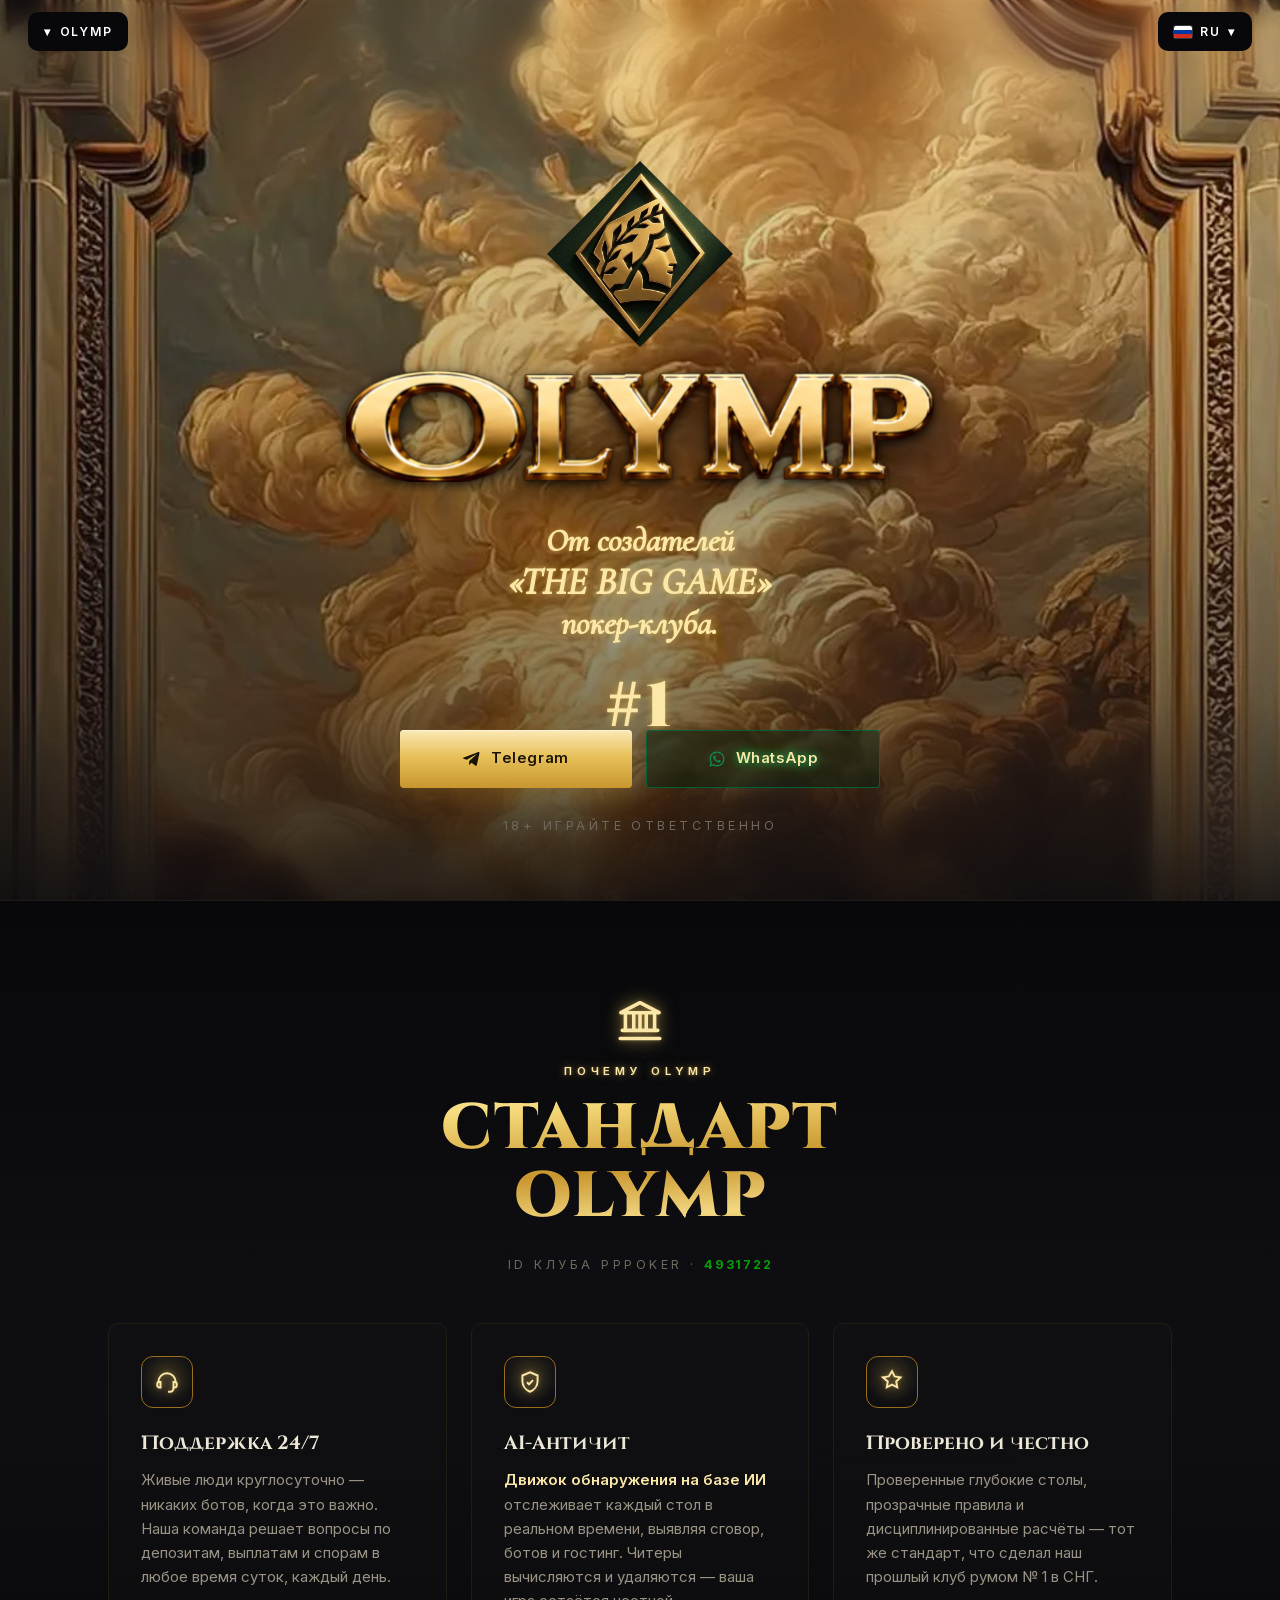
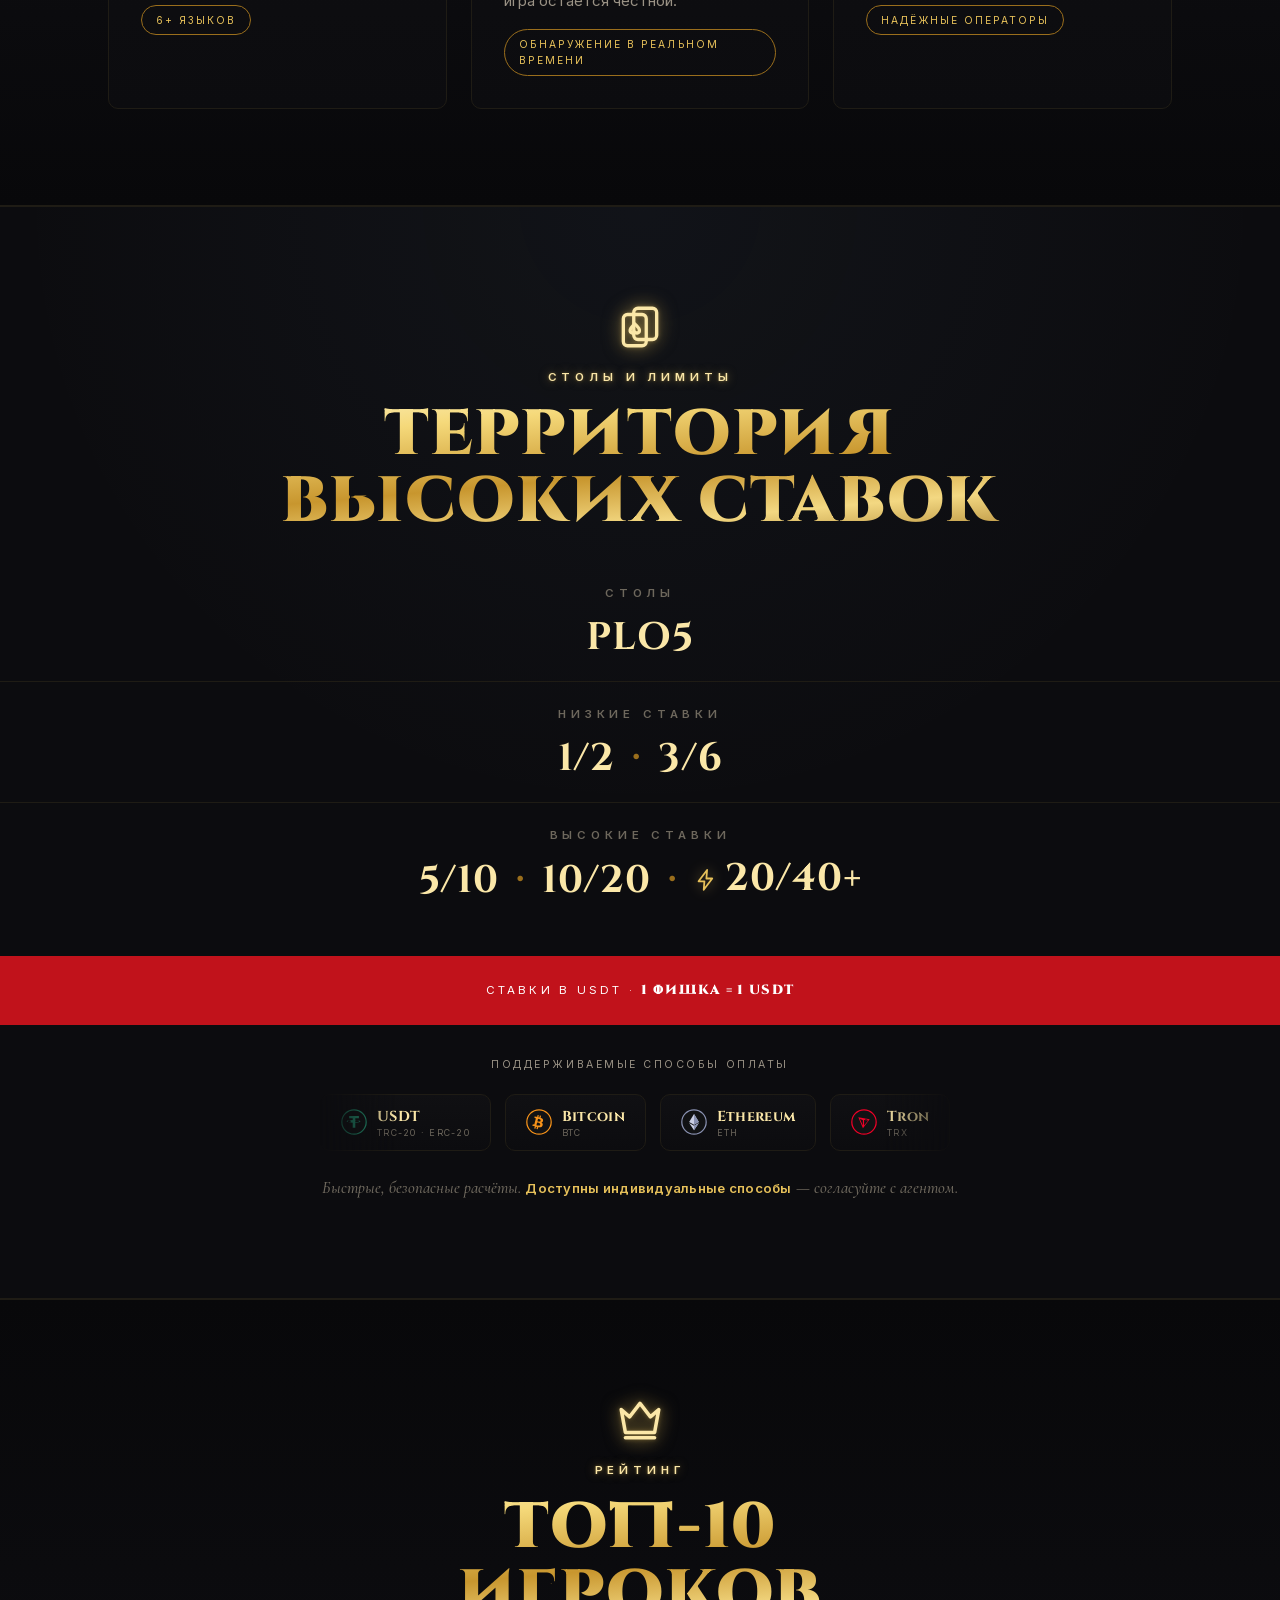
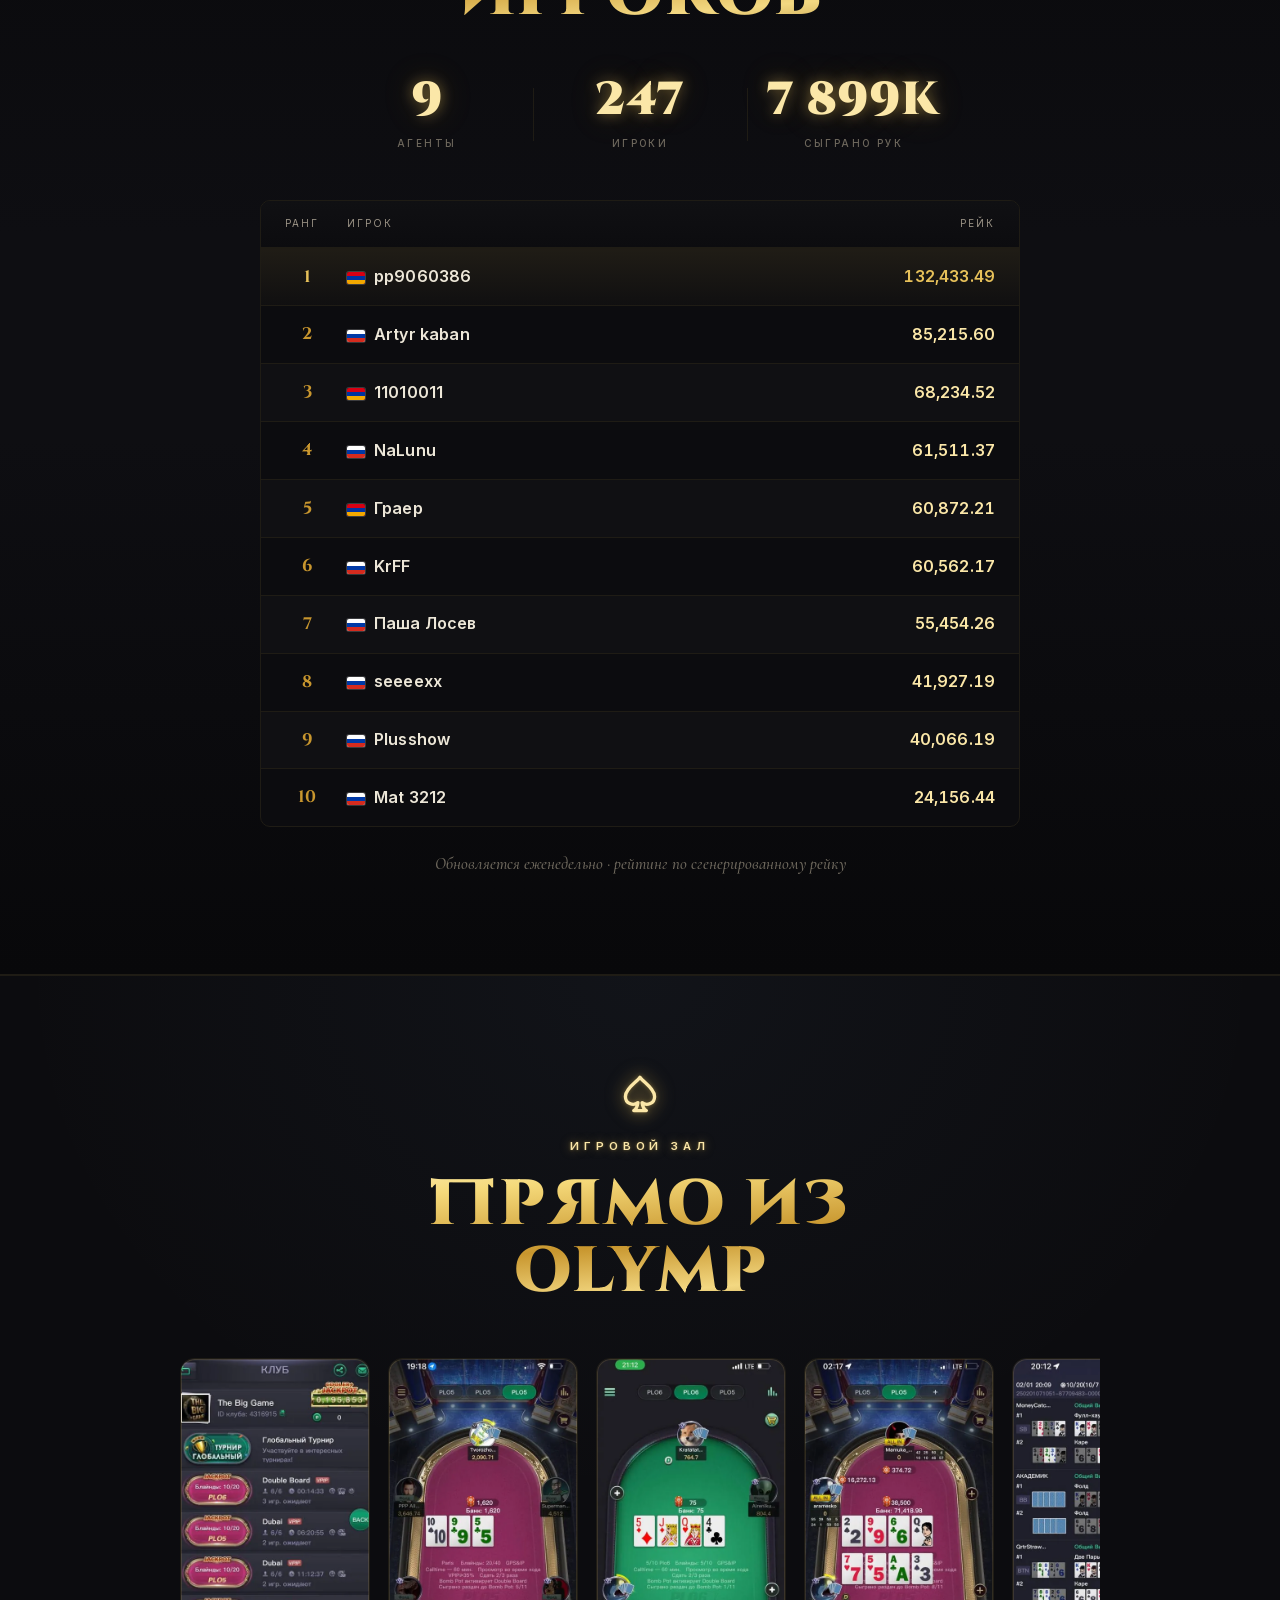
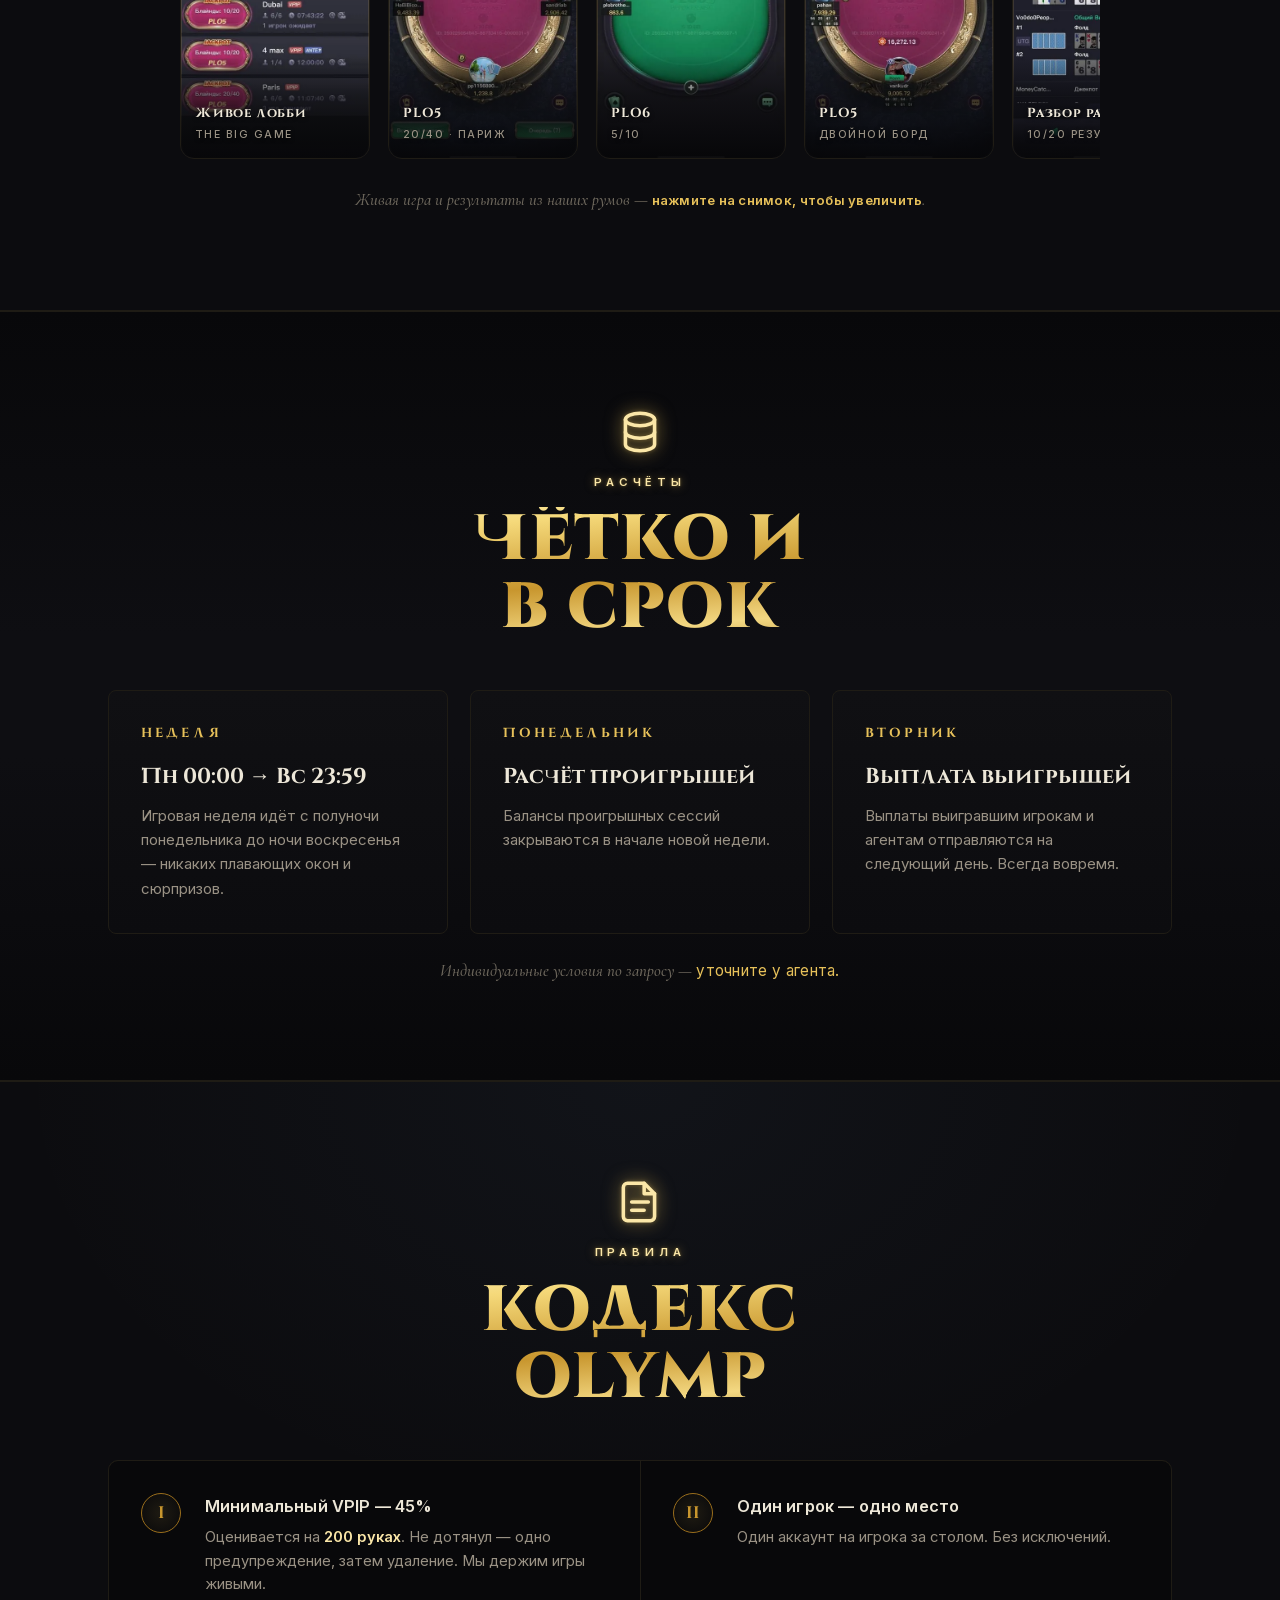
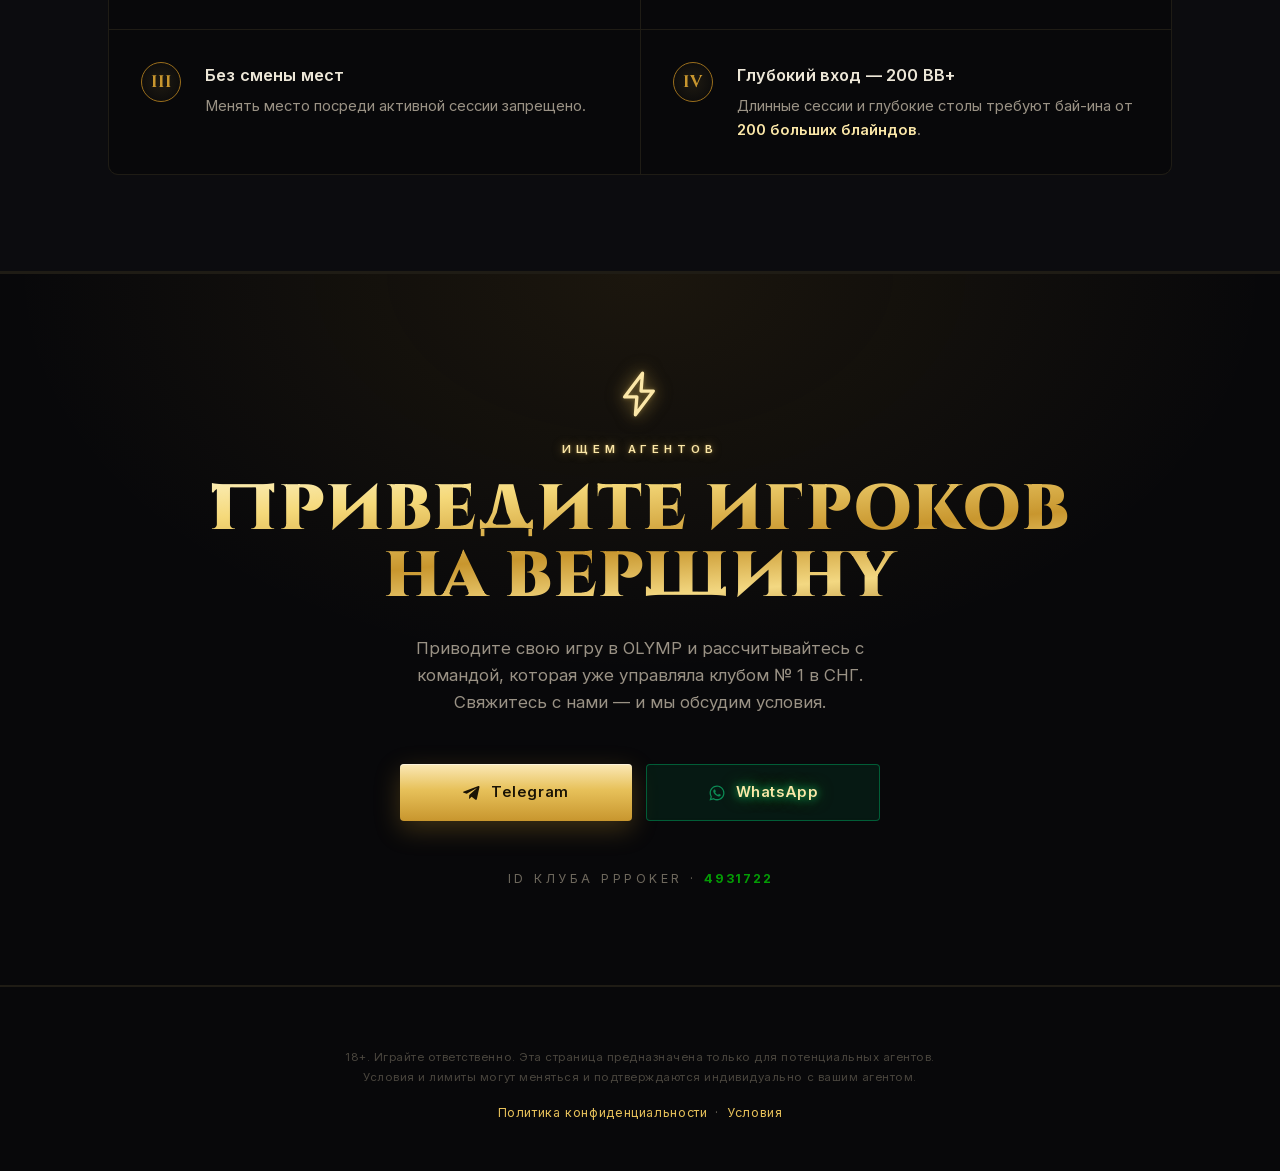
==== commit 8f8ccbba: "Self-host fonts (remove Google CDN); add Privacy/Terms placeholder pages + footer links (EN/RU)" ====
--- a/ru/index.html
+++ b/ru/index.html
@@ -4,9 +4,7 @@
 <meta charset="UTF-8">
 <meta name="viewport" content="width=device-width, initial-scale=1.0, viewport-fit=cover">
 <title>THE OLYMP — Элитный PLO-клуб · PPPoker</title>
-<link rel="preconnect" href="https://fonts.googleapis.com">
-<link rel="preconnect" href="https://fonts.gstatic.com" crossorigin>
-<link href="https://fonts.googleapis.com/css2?family=Anton&family=Cinzel:wght@500;600;700;900&family=Cormorant+Garamond:ital,wght@0,400;0,500;1,500&family=Inter:wght@400;500;600;700;800;900&display=swap" rel="stylesheet">
+<link rel="stylesheet" href="../assets/fonts/fonts.css">
 <link rel="preload" as="image" href="../assets/img2.webp" fetchpriority="high">
 <style>
   @font-face{font-family:'Rezets';src:url('../assets/fonts/Rezets-Regular.woff2') format('woff2');font-weight:400;font-style:normal;font-display:swap}
@@ -1500,6 +1498,8 @@
 <footer>
 
   <div class="disc">18+. Играйте ответственно. Эта страница предназначена только для потенциальных агентов. Условия и лимиты могут меняться и подтверждаются индивидуально с вашим агентом.</div>
+
+  <nav class="foot-links" style="margin-top:16px;font-size:.78rem;letter-spacing:.05em"><a href="privacy.html" style="color:var(--gold-2);text-decoration:none">Политика конфиденциальности</a><span style="color:var(--muted-2);margin:0 8px">&middot;</span><a href="terms.html" style="color:var(--gold-2);text-decoration:none">Условия</a></nav>
 </footer>
 
 
--- a/assets/fonts/fonts.css
+++ b/assets/fonts/fonts.css
@@ -0,0 +1,40 @@
+@font-face{font-family:'Anton';font-style:normal;font-weight:400;font-display:swap;src:url('Anton-400-normal-latin-ext.woff2') format('woff2');unicode-range:U+0100-02BA, U+02BD-02C5, U+02C7-02CC, U+02CE-02D7, U+02DD-02FF, U+0304, U+0308, U+0329, U+1D00-1DBF, U+1E00-1E9F, U+1EF2-1EFF, U+2020, U+20A0-20AB, U+20AD-20C0, U+2113, U+2C60-2C7F, U+A720-A7FF;}
+@font-face{font-family:'Anton';font-style:normal;font-weight:400;font-display:swap;src:url('Anton-400-normal-latin.woff2') format('woff2');unicode-range:U+0000-00FF, U+0131, U+0152-0153, U+02BB-02BC, U+02C6, U+02DA, U+02DC, U+0304, U+0308, U+0329, U+2000-206F, U+20AC, U+2122, U+2191, U+2193, U+2212, U+2215, U+FEFF, U+FFFD;}
+@font-face{font-family:'Cinzel';font-style:normal;font-weight:500;font-display:swap;src:url('Cinzel-500-normal-latin-ext.woff2') format('woff2');unicode-range:U+0100-02BA, U+02BD-02C5, U+02C7-02CC, U+02CE-02D7, U+02DD-02FF, U+0304, U+0308, U+0329, U+1D00-1DBF, U+1E00-1E9F, U+1EF2-1EFF, U+2020, U+20A0-20AB, U+20AD-20C0, U+2113, U+2C60-2C7F, U+A720-A7FF;}
+@font-face{font-family:'Cinzel';font-style:normal;font-weight:500;font-display:swap;src:url('Cinzel-500-normal-latin.woff2') format('woff2');unicode-range:U+0000-00FF, U+0131, U+0152-0153, U+02BB-02BC, U+02C6, U+02DA, U+02DC, U+0304, U+0308, U+0329, U+2000-206F, U+20AC, U+2122, U+2191, U+2193, U+2212, U+2215, U+FEFF, U+FFFD;}
+@font-face{font-family:'Cinzel';font-style:normal;font-weight:600;font-display:swap;src:url('Cinzel-600-normal-latin-ext.woff2') format('woff2');unicode-range:U+0100-02BA, U+02BD-02C5, U+02C7-02CC, U+02CE-02D7, U+02DD-02FF, U+0304, U+0308, U+0329, U+1D00-1DBF, U+1E00-1E9F, U+1EF2-1EFF, U+2020, U+20A0-20AB, U+20AD-20C0, U+2113, U+2C60-2C7F, U+A720-A7FF;}
+@font-face{font-family:'Cinzel';font-style:normal;font-weight:600;font-display:swap;src:url('Cinzel-600-normal-latin.woff2') format('woff2');unicode-range:U+0000-00FF, U+0131, U+0152-0153, U+02BB-02BC, U+02C6, U+02DA, U+02DC, U+0304, U+0308, U+0329, U+2000-206F, U+20AC, U+2122, U+2191, U+2193, U+2212, U+2215, U+FEFF, U+FFFD;}
+@font-face{font-family:'Cinzel';font-style:normal;font-weight:700;font-display:swap;src:url('Cinzel-700-normal-latin-ext.woff2') format('woff2');unicode-range:U+0100-02BA, U+02BD-02C5, U+02C7-02CC, U+02CE-02D7, U+02DD-02FF, U+0304, U+0308, U+0329, U+1D00-1DBF, U+1E00-1E9F, U+1EF2-1EFF, U+2020, U+20A0-20AB, U+20AD-20C0, U+2113, U+2C60-2C7F, U+A720-A7FF;}
+@font-face{font-family:'Cinzel';font-style:normal;font-weight:700;font-display:swap;src:url('Cinzel-700-normal-latin.woff2') format('woff2');unicode-range:U+0000-00FF, U+0131, U+0152-0153, U+02BB-02BC, U+02C6, U+02DA, U+02DC, U+0304, U+0308, U+0329, U+2000-206F, U+20AC, U+2122, U+2191, U+2193, U+2212, U+2215, U+FEFF, U+FFFD;}
+@font-face{font-family:'Cinzel';font-style:normal;font-weight:900;font-display:swap;src:url('Cinzel-900-normal-latin-ext.woff2') format('woff2');unicode-range:U+0100-02BA, U+02BD-02C5, U+02C7-02CC, U+02CE-02D7, U+02DD-02FF, U+0304, U+0308, U+0329, U+1D00-1DBF, U+1E00-1E9F, U+1EF2-1EFF, U+2020, U+20A0-20AB, U+20AD-20C0, U+2113, U+2C60-2C7F, U+A720-A7FF;}
+@font-face{font-family:'Cinzel';font-style:normal;font-weight:900;font-display:swap;src:url('Cinzel-900-normal-latin.woff2') format('woff2');unicode-range:U+0000-00FF, U+0131, U+0152-0153, U+02BB-02BC, U+02C6, U+02DA, U+02DC, U+0304, U+0308, U+0329, U+2000-206F, U+20AC, U+2122, U+2191, U+2193, U+2212, U+2215, U+FEFF, U+FFFD;}
+@font-face{font-family:'Cormorant Garamond';font-style:italic;font-weight:500;font-display:swap;src:url('CormorantGaramond-500-italic-cyrillic.woff2') format('woff2');unicode-range:U+0301, U+0400-045F, U+0490-0491, U+04B0-04B1, U+2116;}
+@font-face{font-family:'Cormorant Garamond';font-style:italic;font-weight:500;font-display:swap;src:url('CormorantGaramond-500-italic-latin-ext.woff2') format('woff2');unicode-range:U+0100-02BA, U+02BD-02C5, U+02C7-02CC, U+02CE-02D7, U+02DD-02FF, U+0304, U+0308, U+0329, U+1D00-1DBF, U+1E00-1E9F, U+1EF2-1EFF, U+2020, U+20A0-20AB, U+20AD-20C0, U+2113, U+2C60-2C7F, U+A720-A7FF;}
+@font-face{font-family:'Cormorant Garamond';font-style:italic;font-weight:500;font-display:swap;src:url('CormorantGaramond-500-italic-latin.woff2') format('woff2');unicode-range:U+0000-00FF, U+0131, U+0152-0153, U+02BB-02BC, U+02C6, U+02DA, U+02DC, U+0304, U+0308, U+0329, U+2000-206F, U+20AC, U+2122, U+2191, U+2193, U+2212, U+2215, U+FEFF, U+FFFD;}
+@font-face{font-family:'Cormorant Garamond';font-style:normal;font-weight:400;font-display:swap;src:url('CormorantGaramond-400-normal-cyrillic.woff2') format('woff2');unicode-range:U+0301, U+0400-045F, U+0490-0491, U+04B0-04B1, U+2116;}
+@font-face{font-family:'Cormorant Garamond';font-style:normal;font-weight:400;font-display:swap;src:url('CormorantGaramond-400-normal-latin-ext.woff2') format('woff2');unicode-range:U+0100-02BA, U+02BD-02C5, U+02C7-02CC, U+02CE-02D7, U+02DD-02FF, U+0304, U+0308, U+0329, U+1D00-1DBF, U+1E00-1E9F, U+1EF2-1EFF, U+2020, U+20A0-20AB, U+20AD-20C0, U+2113, U+2C60-2C7F, U+A720-A7FF;}
+@font-face{font-family:'Cormorant Garamond';font-style:normal;font-weight:400;font-display:swap;src:url('CormorantGaramond-400-normal-latin.woff2') format('woff2');unicode-range:U+0000-00FF, U+0131, U+0152-0153, U+02BB-02BC, U+02C6, U+02DA, U+02DC, U+0304, U+0308, U+0329, U+2000-206F, U+20AC, U+2122, U+2191, U+2193, U+2212, U+2215, U+FEFF, U+FFFD;}
+@font-face{font-family:'Cormorant Garamond';font-style:normal;font-weight:500;font-display:swap;src:url('CormorantGaramond-500-normal-cyrillic.woff2') format('woff2');unicode-range:U+0301, U+0400-045F, U+0490-0491, U+04B0-04B1, U+2116;}
+@font-face{font-family:'Cormorant Garamond';font-style:normal;font-weight:500;font-display:swap;src:url('CormorantGaramond-500-normal-latin-ext.woff2') format('woff2');unicode-range:U+0100-02BA, U+02BD-02C5, U+02C7-02CC, U+02CE-02D7, U+02DD-02FF, U+0304, U+0308, U+0329, U+1D00-1DBF, U+1E00-1E9F, U+1EF2-1EFF, U+2020, U+20A0-20AB, U+20AD-20C0, U+2113, U+2C60-2C7F, U+A720-A7FF;}
+@font-face{font-family:'Cormorant Garamond';font-style:normal;font-weight:500;font-display:swap;src:url('CormorantGaramond-500-normal-latin.woff2') format('woff2');unicode-range:U+0000-00FF, U+0131, U+0152-0153, U+02BB-02BC, U+02C6, U+02DA, U+02DC, U+0304, U+0308, U+0329, U+2000-206F, U+20AC, U+2122, U+2191, U+2193, U+2212, U+2215, U+FEFF, U+FFFD;}
+@font-face{font-family:'Inter';font-style:normal;font-weight:400;font-display:swap;src:url('Inter-400-normal-cyrillic.woff2') format('woff2');unicode-range:U+0301, U+0400-045F, U+0490-0491, U+04B0-04B1, U+2116;}
+@font-face{font-family:'Inter';font-style:normal;font-weight:400;font-display:swap;src:url('Inter-400-normal-latin-ext.woff2') format('woff2');unicode-range:U+0100-02BA, U+02BD-02C5, U+02C7-02CC, U+02CE-02D7, U+02DD-02FF, U+0304, U+0308, U+0329, U+1D00-1DBF, U+1E00-1E9F, U+1EF2-1EFF, U+2020, U+20A0-20AB, U+20AD-20C0, U+2113, U+2C60-2C7F, U+A720-A7FF;}
+@font-face{font-family:'Inter';font-style:normal;font-weight:400;font-display:swap;src:url('Inter-400-normal-latin.woff2') format('woff2');unicode-range:U+0000-00FF, U+0131, U+0152-0153, U+02BB-02BC, U+02C6, U+02DA, U+02DC, U+0304, U+0308, U+0329, U+2000-206F, U+20AC, U+2122, U+2191, U+2193, U+2212, U+2215, U+FEFF, U+FFFD;}
+@font-face{font-family:'Inter';font-style:normal;font-weight:500;font-display:swap;src:url('Inter-500-normal-cyrillic.woff2') format('woff2');unicode-range:U+0301, U+0400-045F, U+0490-0491, U+04B0-04B1, U+2116;}
+@font-face{font-family:'Inter';font-style:normal;font-weight:500;font-display:swap;src:url('Inter-500-normal-latin-ext.woff2') format('woff2');unicode-range:U+0100-02BA, U+02BD-02C5, U+02C7-02CC, U+02CE-02D7, U+02DD-02FF, U+0304, U+0308, U+0329, U+1D00-1DBF, U+1E00-1E9F, U+1EF2-1EFF, U+2020, U+20A0-20AB, U+20AD-20C0, U+2113, U+2C60-2C7F, U+A720-A7FF;}
+@font-face{font-family:'Inter';font-style:normal;font-weight:500;font-display:swap;src:url('Inter-500-normal-latin.woff2') format('woff2');unicode-range:U+0000-00FF, U+0131, U+0152-0153, U+02BB-02BC, U+02C6, U+02DA, U+02DC, U+0304, U+0308, U+0329, U+2000-206F, U+20AC, U+2122, U+2191, U+2193, U+2212, U+2215, U+FEFF, U+FFFD;}
+@font-face{font-family:'Inter';font-style:normal;font-weight:600;font-display:swap;src:url('Inter-600-normal-cyrillic.woff2') format('woff2');unicode-range:U+0301, U+0400-045F, U+0490-0491, U+04B0-04B1, U+2116;}
+@font-face{font-family:'Inter';font-style:normal;font-weight:600;font-display:swap;src:url('Inter-600-normal-latin-ext.woff2') format('woff2');unicode-range:U+0100-02BA, U+02BD-02C5, U+02C7-02CC, U+02CE-02D7, U+02DD-02FF, U+0304, U+0308, U+0329, U+1D00-1DBF, U+1E00-1E9F, U+1EF2-1EFF, U+2020, U+20A0-20AB, U+20AD-20C0, U+2113, U+2C60-2C7F, U+A720-A7FF;}
+@font-face{font-family:'Inter';font-style:normal;font-weight:600;font-display:swap;src:url('Inter-600-normal-latin.woff2') format('woff2');unicode-range:U+0000-00FF, U+0131, U+0152-0153, U+02BB-02BC, U+02C6, U+02DA, U+02DC, U+0304, U+0308, U+0329, U+2000-206F, U+20AC, U+2122, U+2191, U+2193, U+2212, U+2215, U+FEFF, U+FFFD;}
+@font-face{font-family:'Inter';font-style:normal;font-weight:700;font-display:swap;src:url('Inter-700-normal-cyrillic.woff2') format('woff2');unicode-range:U+0301, U+0400-045F, U+0490-0491, U+04B0-04B1, U+2116;}
+@font-face{font-family:'Inter';font-style:normal;font-weight:700;font-display:swap;src:url('Inter-700-normal-latin-ext.woff2') format('woff2');unicode-range:U+0100-02BA, U+02BD-02C5, U+02C7-02CC, U+02CE-02D7, U+02DD-02FF, U+0304, U+0308, U+0329, U+1D00-1DBF, U+1E00-1E9F, U+1EF2-1EFF, U+2020, U+20A0-20AB, U+20AD-20C0, U+2113, U+2C60-2C7F, U+A720-A7FF;}
+@font-face{font-family:'Inter';font-style:normal;font-weight:700;font-display:swap;src:url('Inter-700-normal-latin.woff2') format('woff2');unicode-range:U+0000-00FF, U+0131, U+0152-0153, U+02BB-02BC, U+02C6, U+02DA, U+02DC, U+0304, U+0308, U+0329, U+2000-206F, U+20AC, U+2122, U+2191, U+2193, U+2212, U+2215, U+FEFF, U+FFFD;}
+@font-face{font-family:'Inter';font-style:normal;font-weight:800;font-display:swap;src:url('Inter-800-normal-cyrillic.woff2') format('woff2');unicode-range:U+0301, U+0400-045F, U+0490-0491, U+04B0-04B1, U+2116;}
+@font-face{font-family:'Inter';font-style:normal;font-weight:800;font-display:swap;src:url('Inter-800-normal-latin-ext.woff2') format('woff2');unicode-range:U+0100-02BA, U+02BD-02C5, U+02C7-02CC, U+02CE-02D7, U+02DD-02FF, U+0304, U+0308, U+0329, U+1D00-1DBF, U+1E00-1E9F, U+1EF2-1EFF, U+2020, U+20A0-20AB, U+20AD-20C0, U+2113, U+2C60-2C7F, U+A720-A7FF;}
+@font-face{font-family:'Inter';font-style:normal;font-weight:800;font-display:swap;src:url('Inter-800-normal-latin.woff2') format('woff2');unicode-range:U+0000-00FF, U+0131, U+0152-0153, U+02BB-02BC, U+02C6, U+02DA, U+02DC, U+0304, U+0308, U+0329, U+2000-206F, U+20AC, U+2122, U+2191, U+2193, U+2212, U+2215, U+FEFF, U+FFFD;}
+@font-face{font-family:'Inter';font-style:normal;font-weight:900;font-display:swap;src:url('Inter-900-normal-cyrillic.woff2') format('woff2');unicode-range:U+0301, U+0400-045F, U+0490-0491, U+04B0-04B1, U+2116;}
+@font-face{font-family:'Inter';font-style:normal;font-weight:900;font-display:swap;src:url('Inter-900-normal-latin-ext.woff2') format('woff2');unicode-range:U+0100-02BA, U+02BD-02C5, U+02C7-02CC, U+02CE-02D7, U+02DD-02FF, U+0304, U+0308, U+0329, U+1D00-1DBF, U+1E00-1E9F, U+1EF2-1EFF, U+2020, U+20A0-20AB, U+20AD-20C0, U+2113, U+2C60-2C7F, U+A720-A7FF;}
+@font-face{font-family:'Inter';font-style:normal;font-weight:900;font-display:swap;src:url('Inter-900-normal-latin.woff2') format('woff2');unicode-range:U+0000-00FF, U+0131, U+0152-0153, U+02BB-02BC, U+02C6, U+02DA, U+02DC, U+0304, U+0308, U+0329, U+2000-206F, U+20AC, U+2122, U+2191, U+2193, U+2212, U+2215, U+FEFF, U+FFFD;}
+@font-face{font-family:'Rezets';font-style:normal;font-weight:400;font-display:swap;src:url('Rezets-Regular.woff2') format('woff2')}
+@font-face{font-family:'Rezets';font-style:normal;font-weight:700;font-display:swap;src:url('Rezets-Bold.woff2') format('woff2')}
+@font-face{font-family:'Rezets';font-style:normal;font-weight:900;font-display:swap;src:url('Rezets-Black.woff2') format('woff2')}
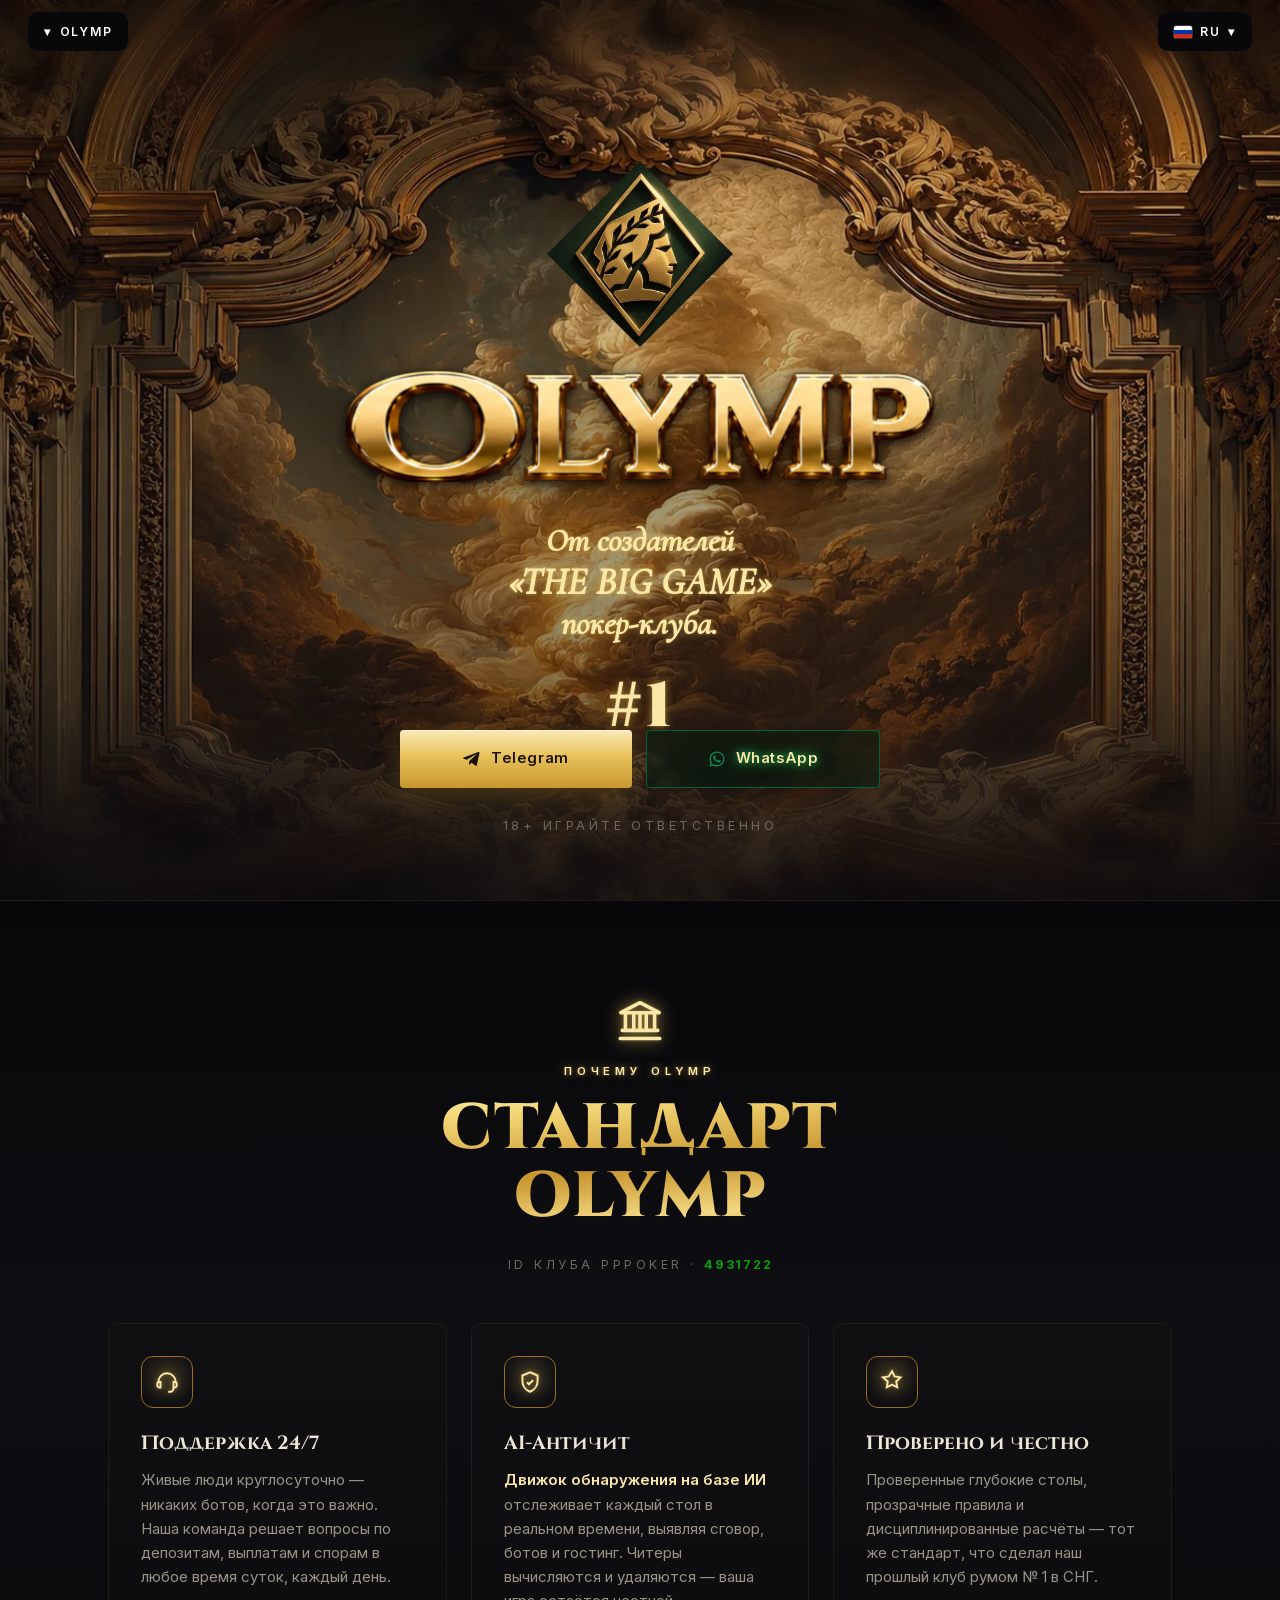
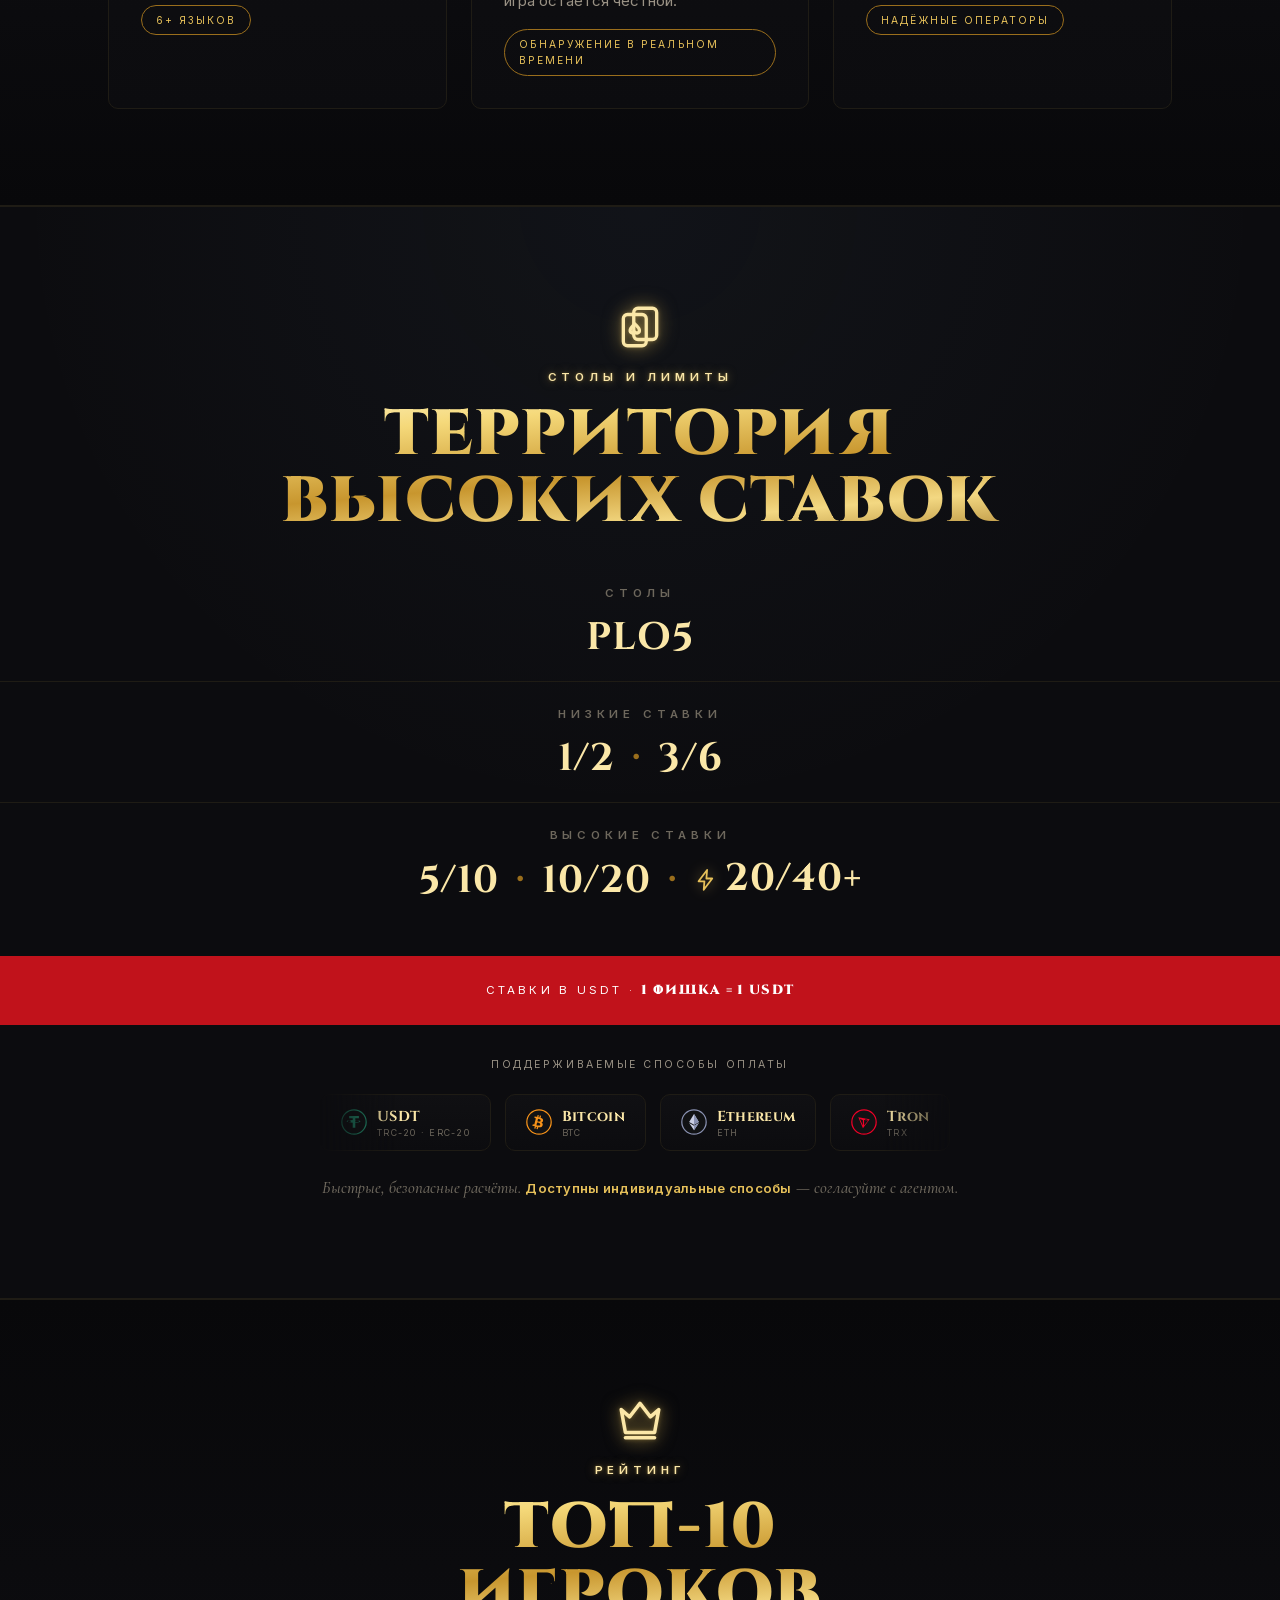
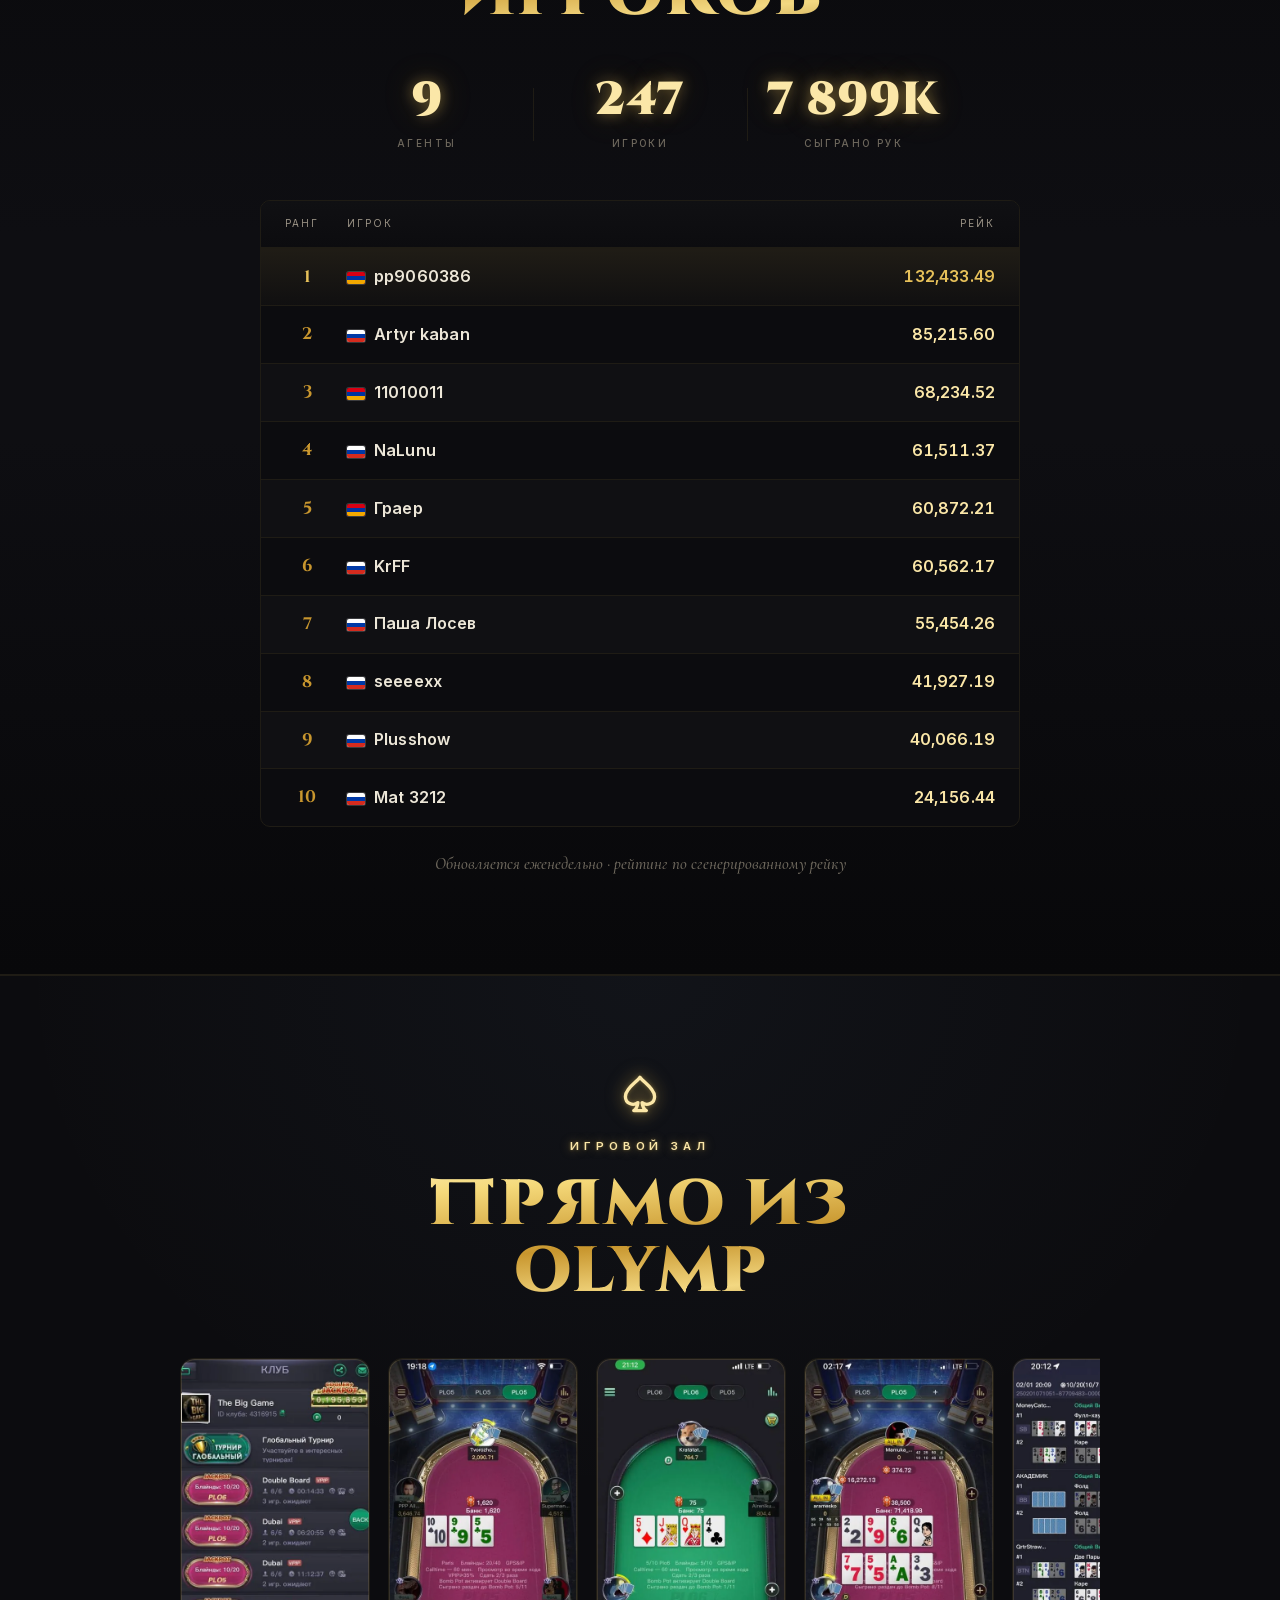
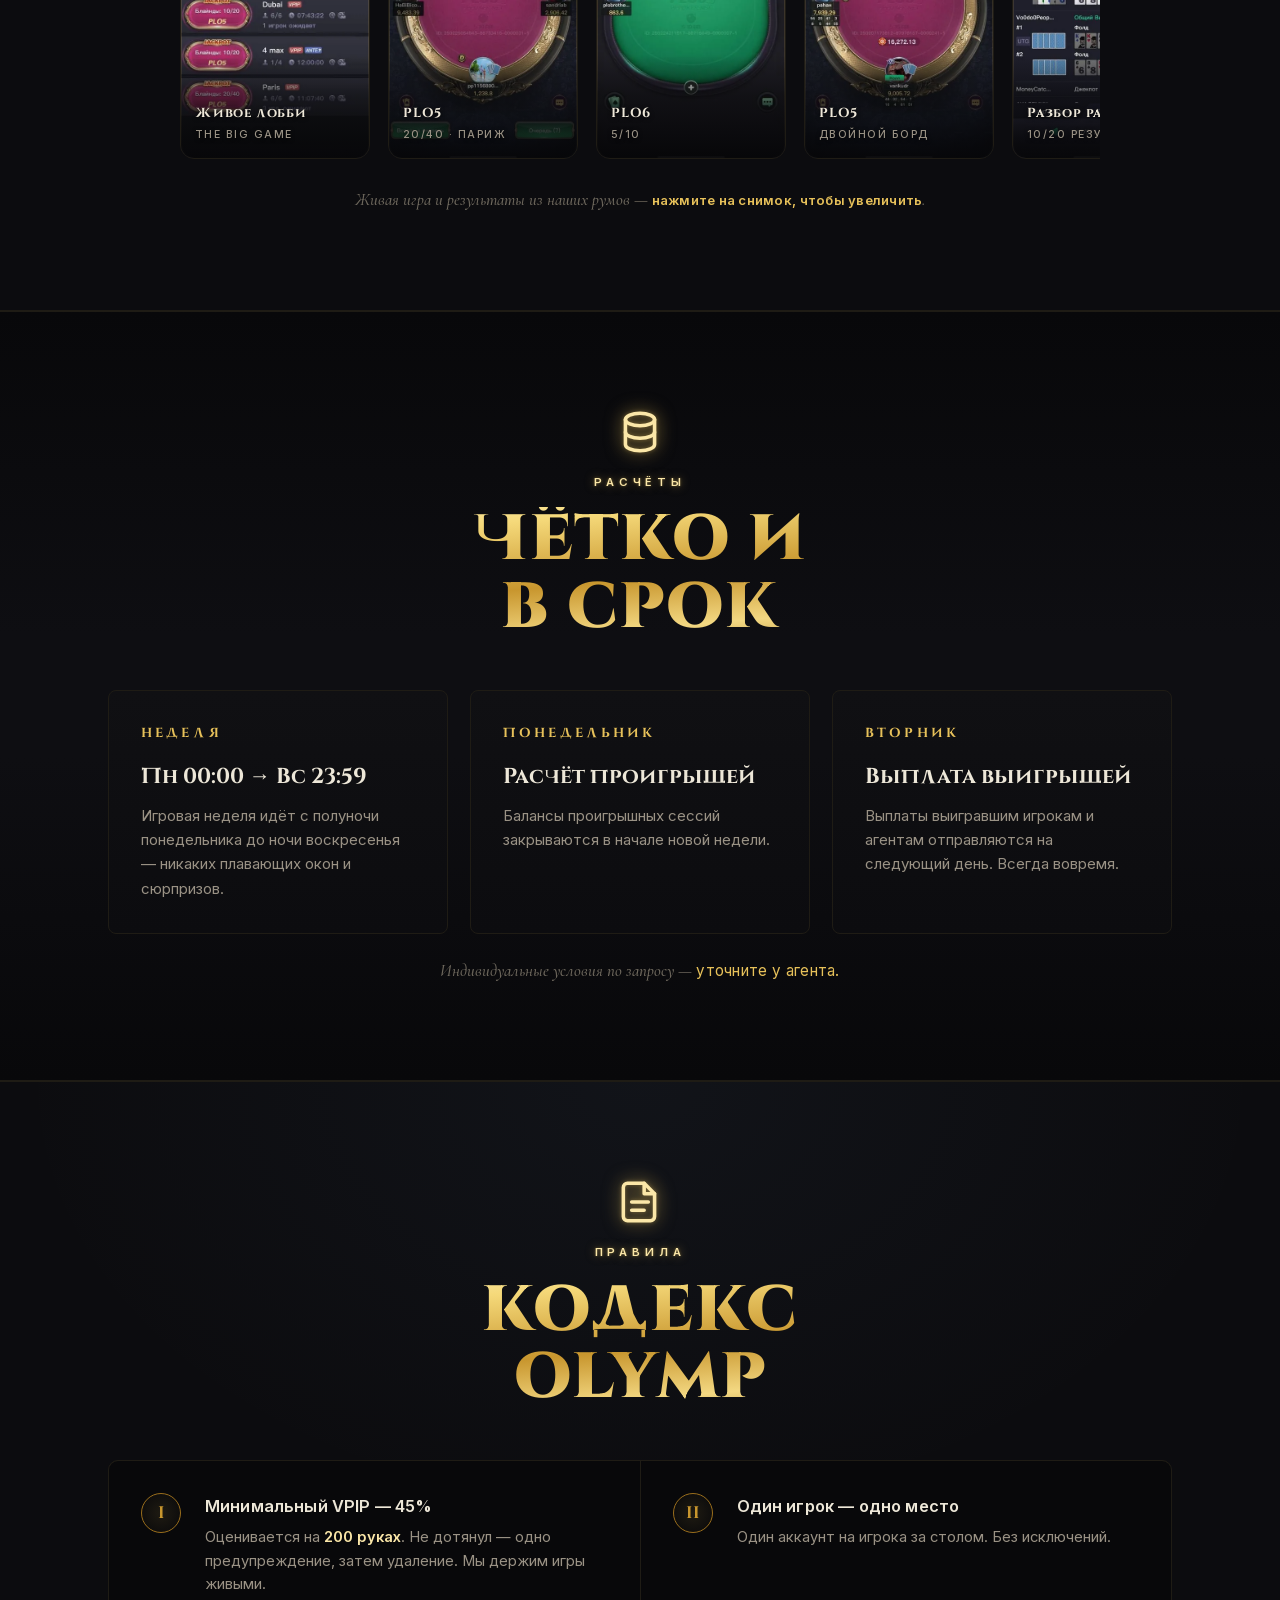
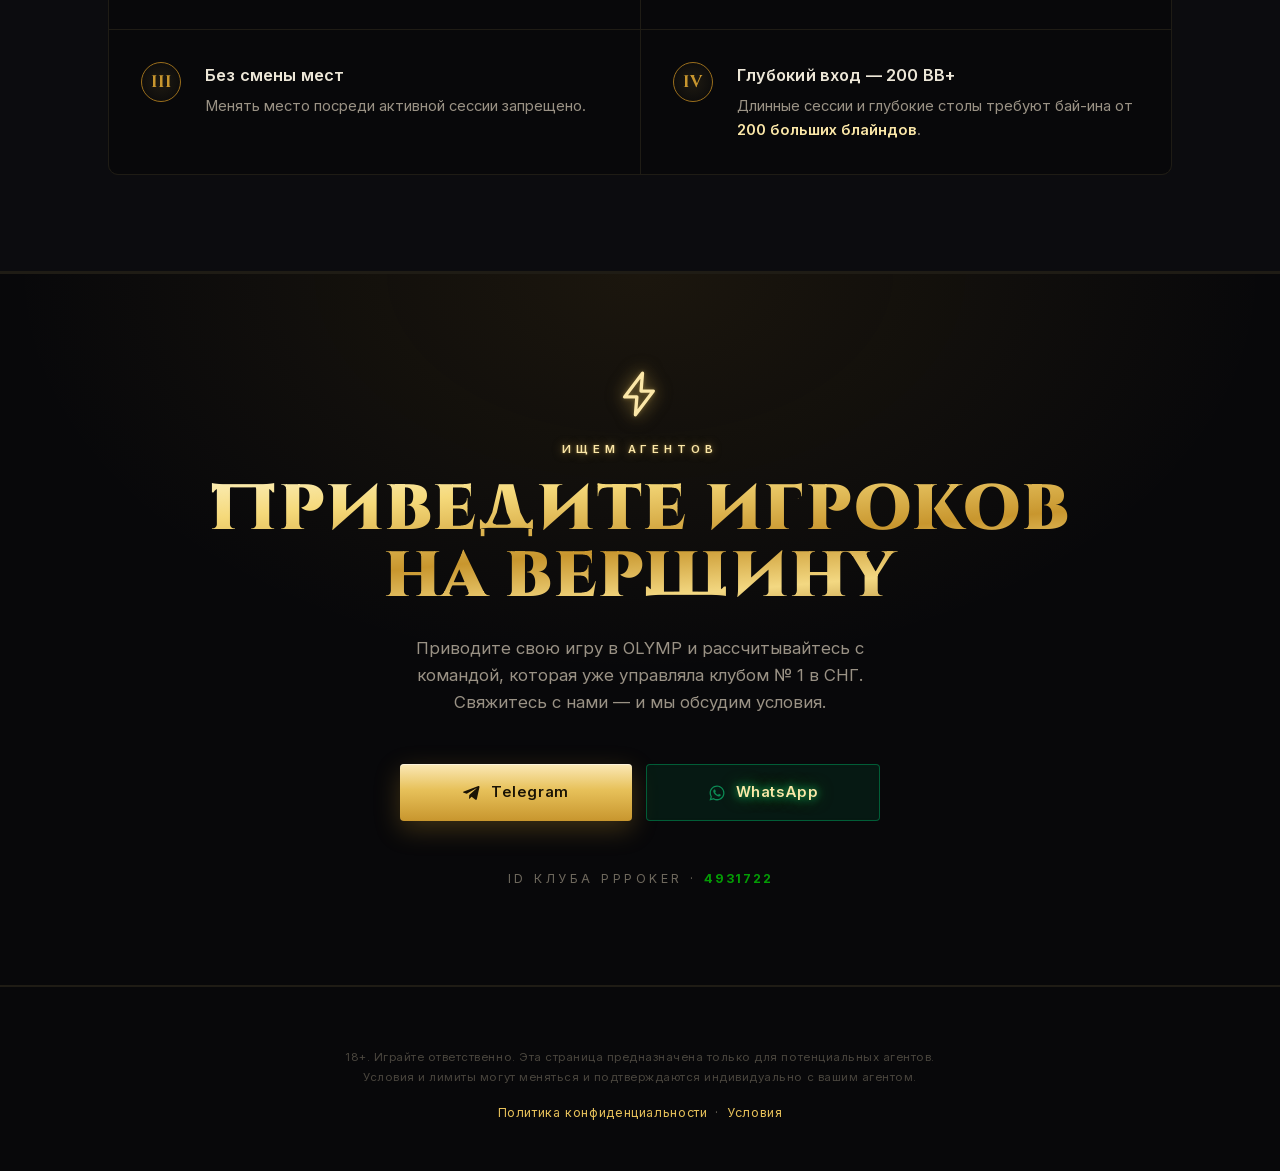
==== commit e5d87d7f: "Hero: desktop-only baroque cover via media query, keep current image on mobile" ====
--- a/ru/index.html
+++ b/ru/index.html
@@ -5,7 +5,8 @@
 <meta name="viewport" content="width=device-width, initial-scale=1.0, viewport-fit=cover">
 <title>THE OLYMP — Элитный PLO-клуб · PPPoker</title>
 <link rel="stylesheet" href="../assets/fonts/fonts.css">
-<link rel="preload" as="image" href="../assets/img2.webp" fetchpriority="high">
+<link rel="preload" as="image" href="../assets/img2.webp" media="(max-width:767.98px)" fetchpriority="high">
+<link rel="preload" as="image" href="../assets/hero-desktop.webp" media="(min-width:768px)" fetchpriority="high">
 <style>
   @font-face{font-family:'Rezets';src:url('../assets/fonts/Rezets-Regular.woff2') format('woff2');font-weight:400;font-style:normal;font-display:swap}
   @font-face{font-family:'Rezets';src:url('../assets/fonts/Rezets-Bold.woff2') format('woff2');font-weight:700;font-style:normal;font-display:swap}
@@ -86,7 +87,7 @@
     overflow:hidden;
   }
   /* hero cover image */
-  .hero-cover{
+  .hero-cover{background-image:url(../assets/img2.webp);
     position:absolute;inset:0;z-index:-3;pointer-events:none;
     background-size:cover;
     background-position:center center;
@@ -1096,6 +1097,9 @@
     min-width:172px;           /* ширина прежней кнопки Claim Offer */
     justify-content:center;
   }
+
+  /* desktop hero cover */
+  @media(min-width:768px){.hero-cover{background-image:url(../assets/hero-desktop.webp)}}
 </style>
 </head>
 <body>
@@ -1147,7 +1151,7 @@
 
 <!-- ===================== HERO ===================== -->
 <section id="top" class="hero">
-<div class="hero-cover" style="background-image:url(../assets/img2.webp)"></div>
+<div class="hero-cover"></div>
   <div class="hero-blur top"></div>
   <div class="hero-blur bottom"></div>
   <div class="hero-veil"></div>
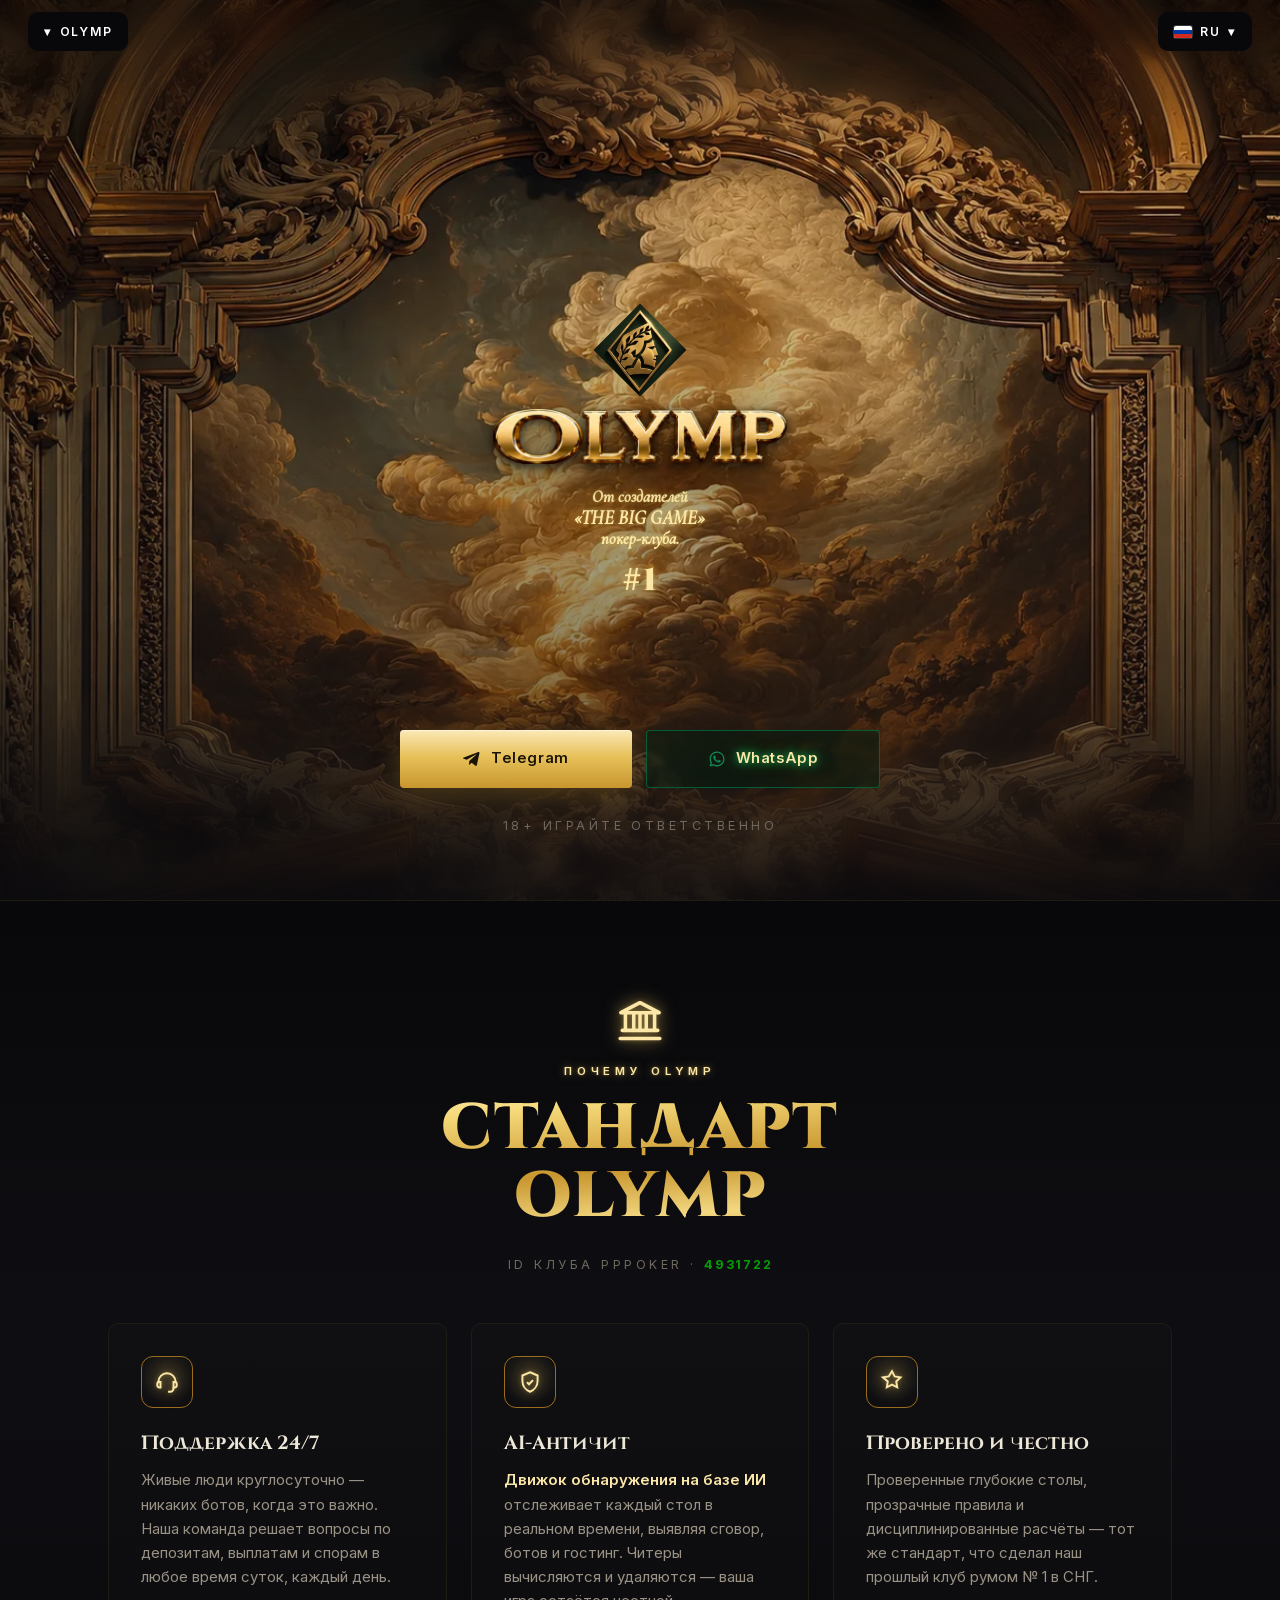
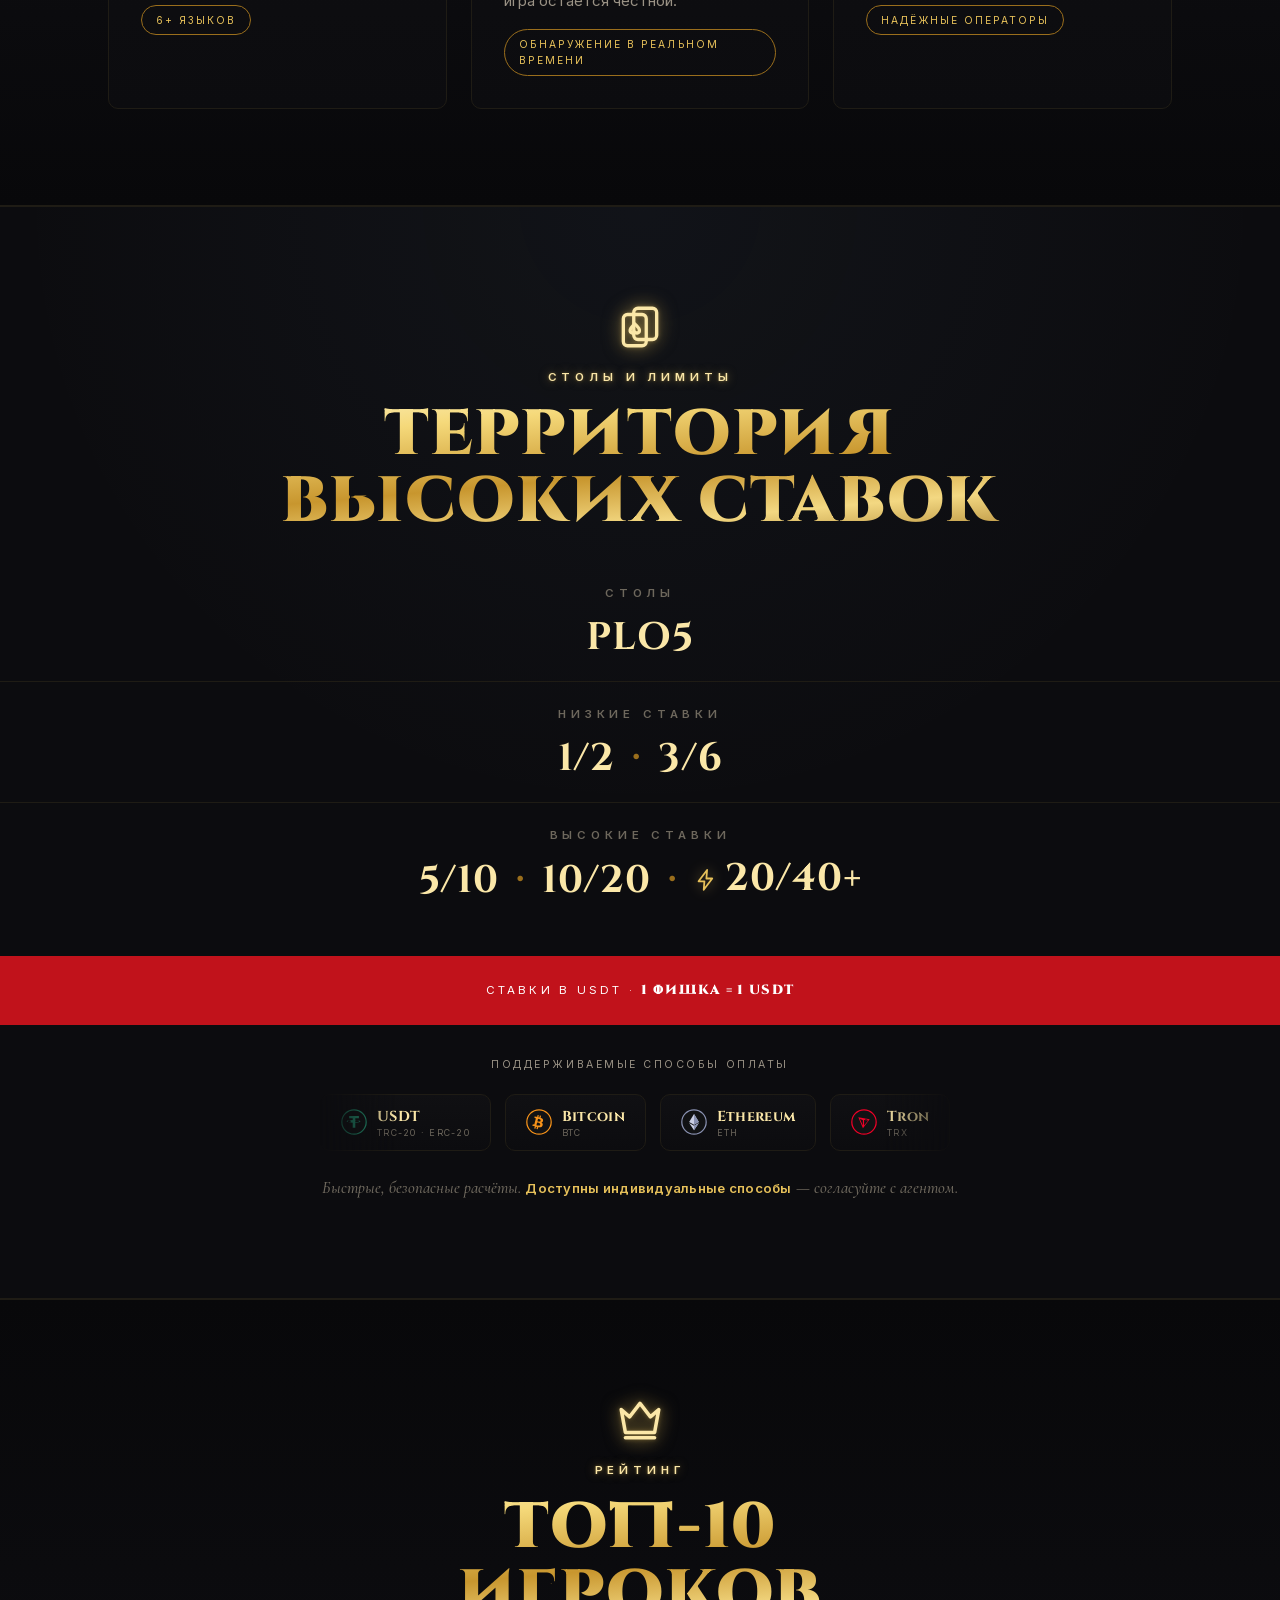
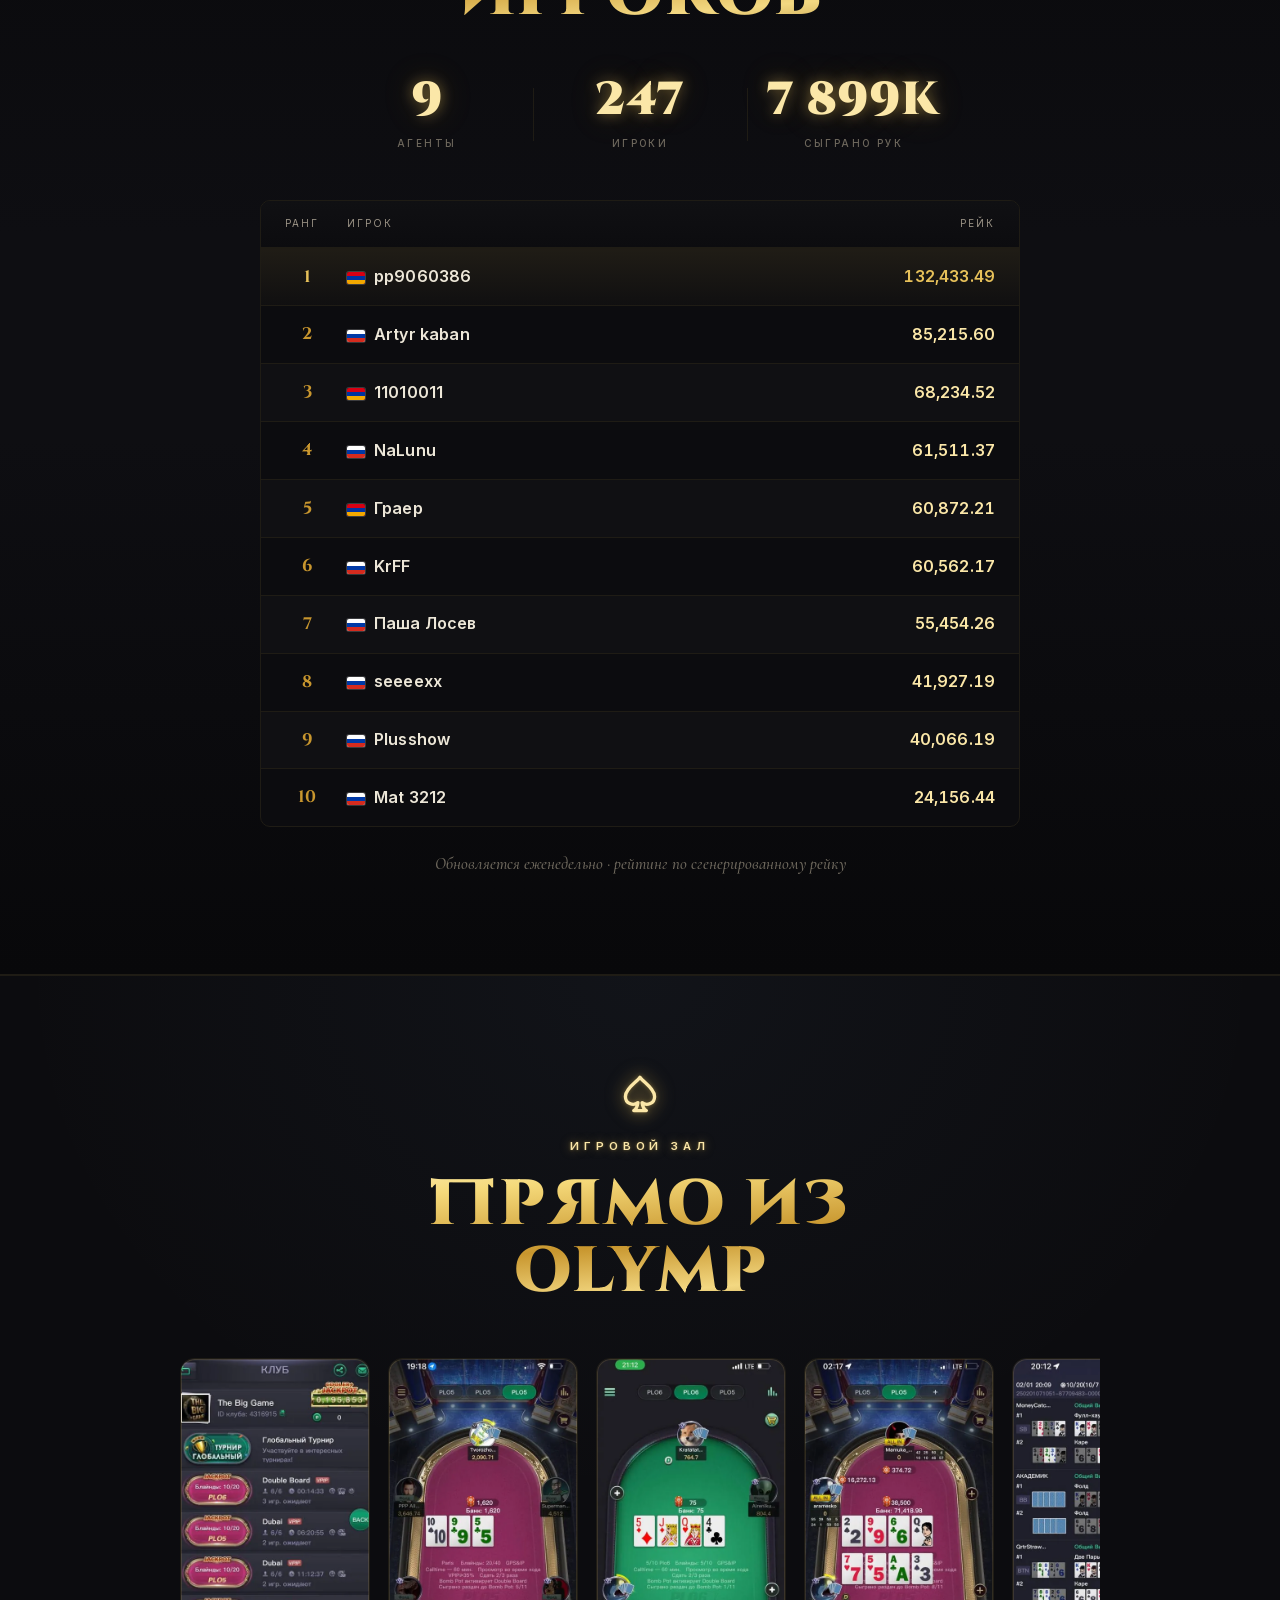
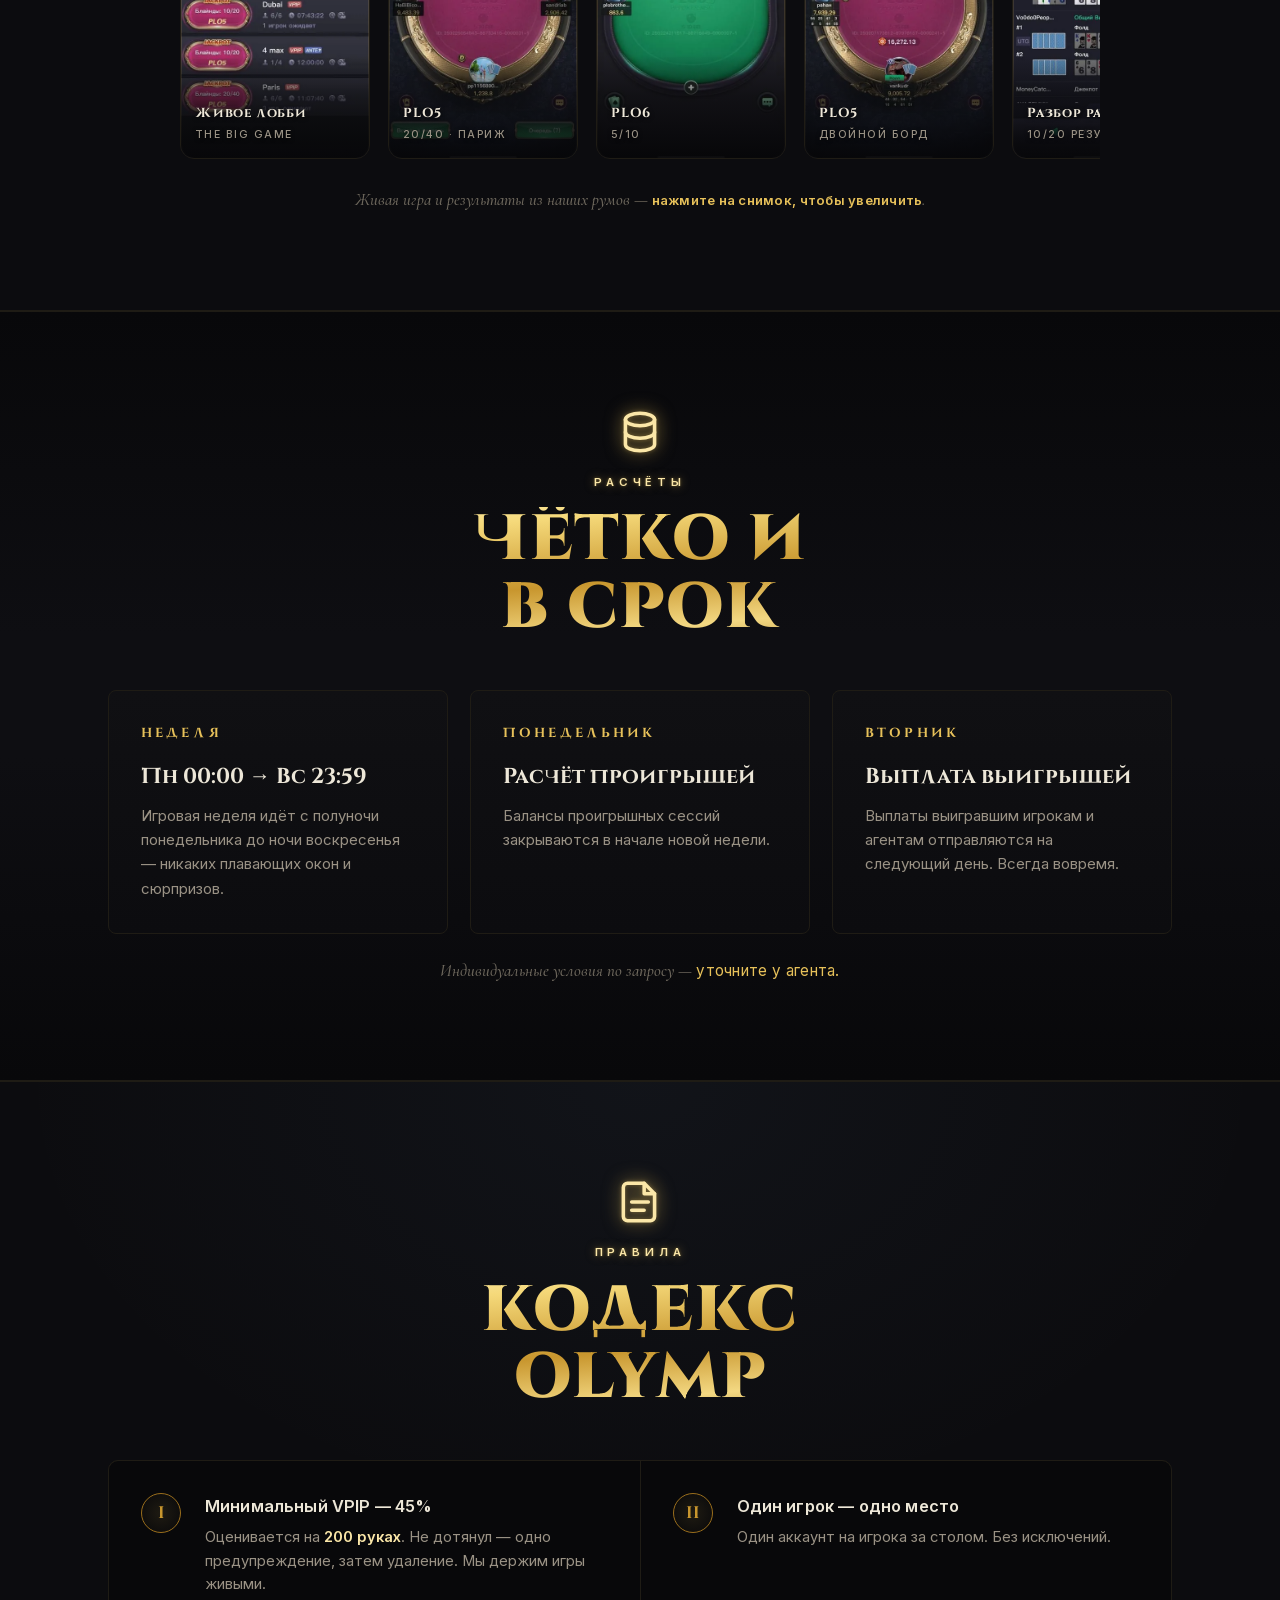
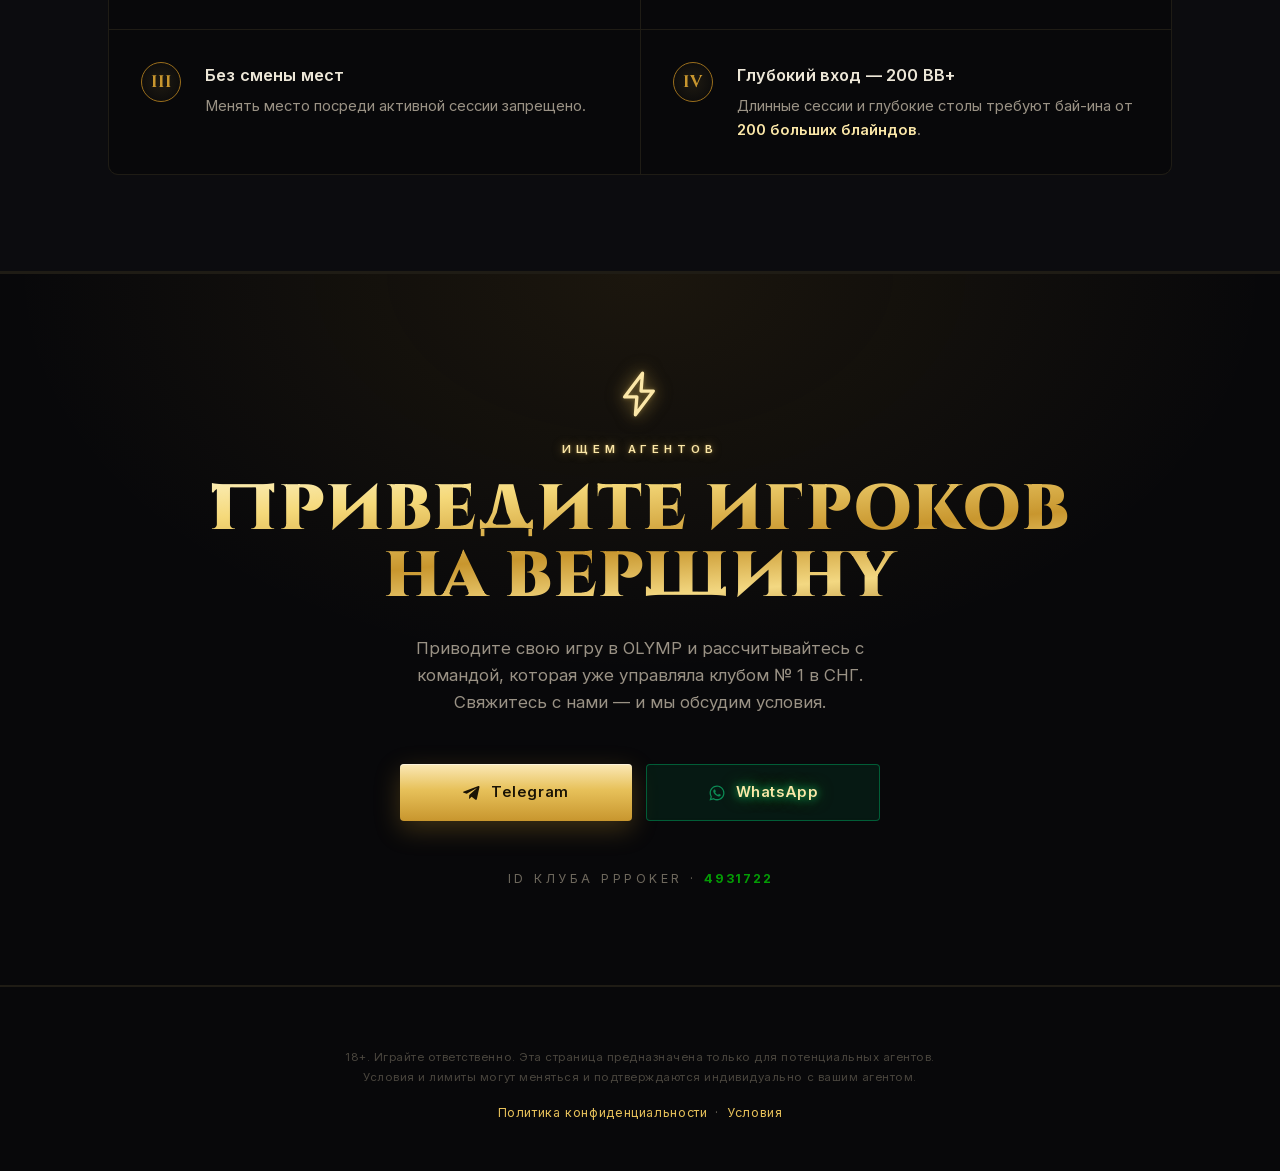
==== commit 8716a332: "Desktop: scale hero brand group to 50%" ====
--- a/ru/index.html
+++ b/ru/index.html
@@ -1100,6 +1100,9 @@
 
   /* desktop hero cover */
   @media(min-width:768px){.hero-cover{background-image:url(../assets/hero-desktop.webp)}}
+
+  /* desktop: brand group at 50% */
+  @media(min-width:768px){.hero{--mark-h:clamp(54px,8.25vw,93px)}}
 </style>
 </head>
 <body>
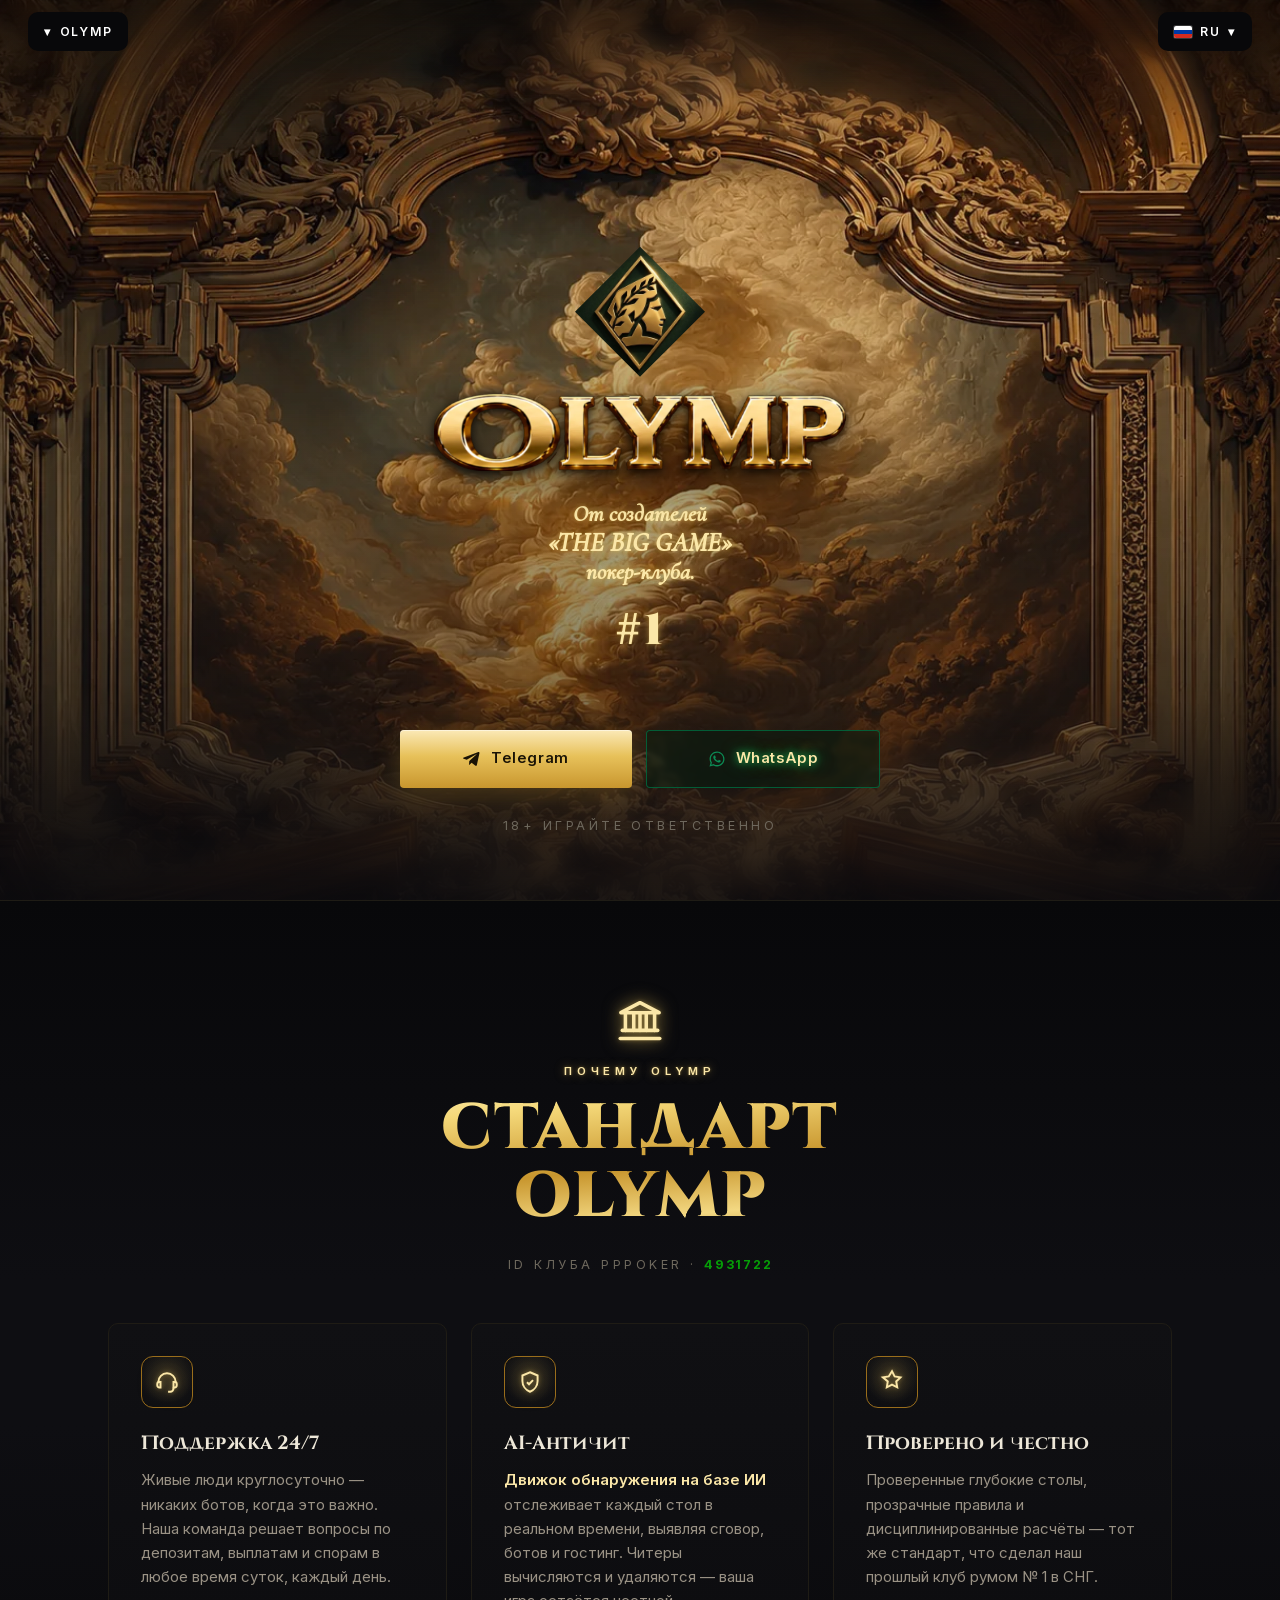
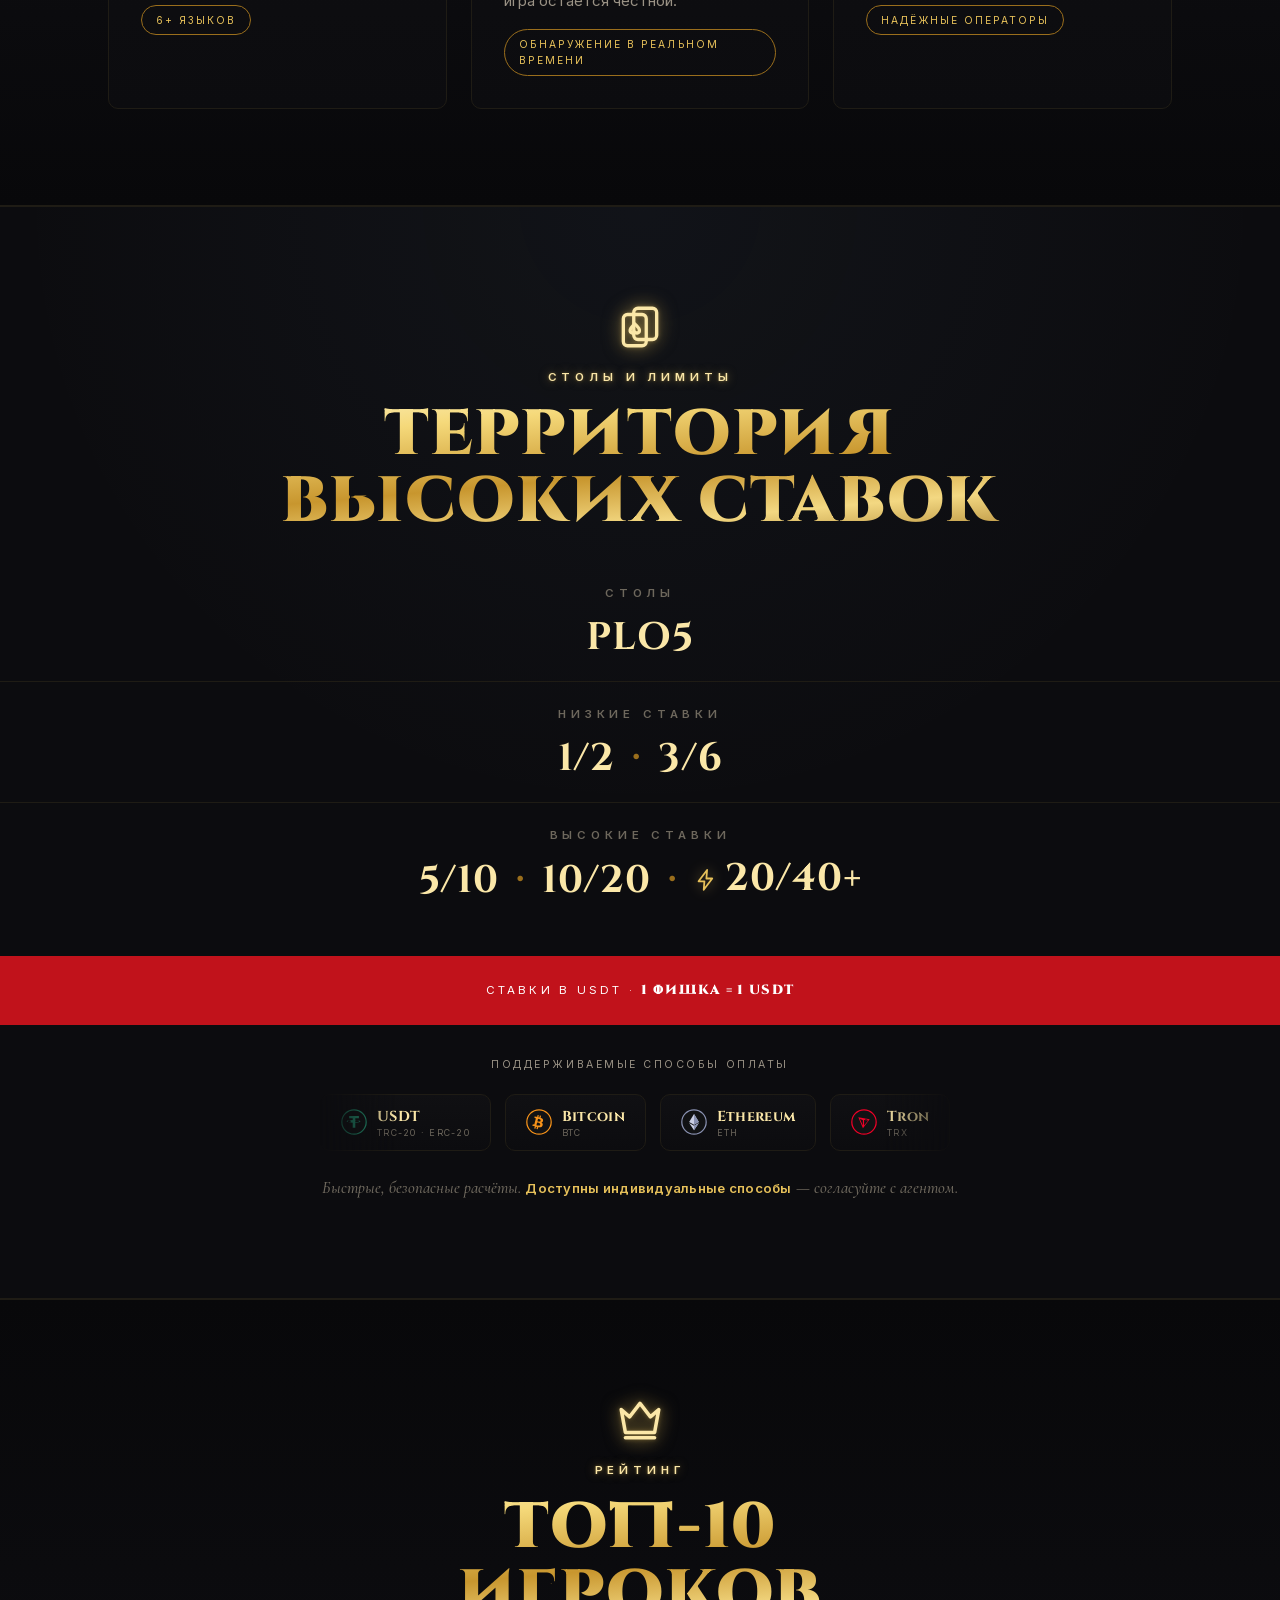
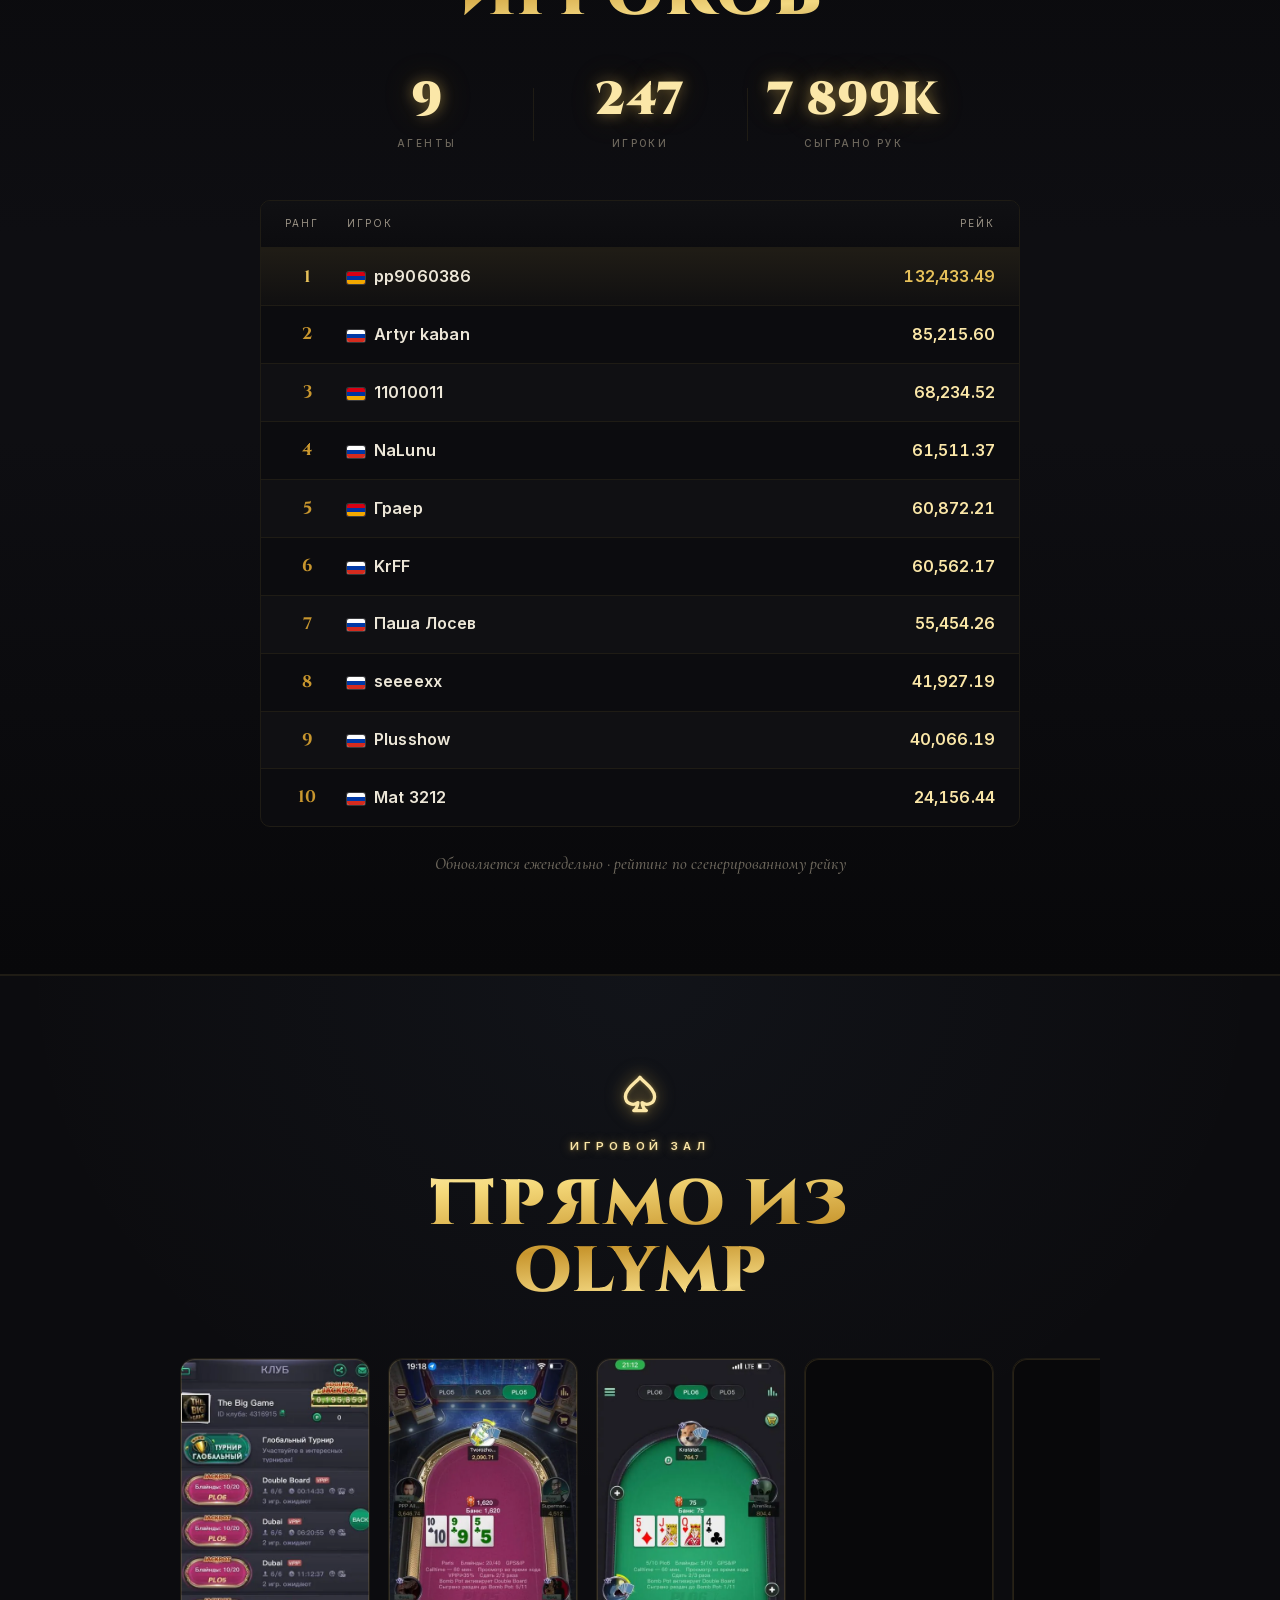
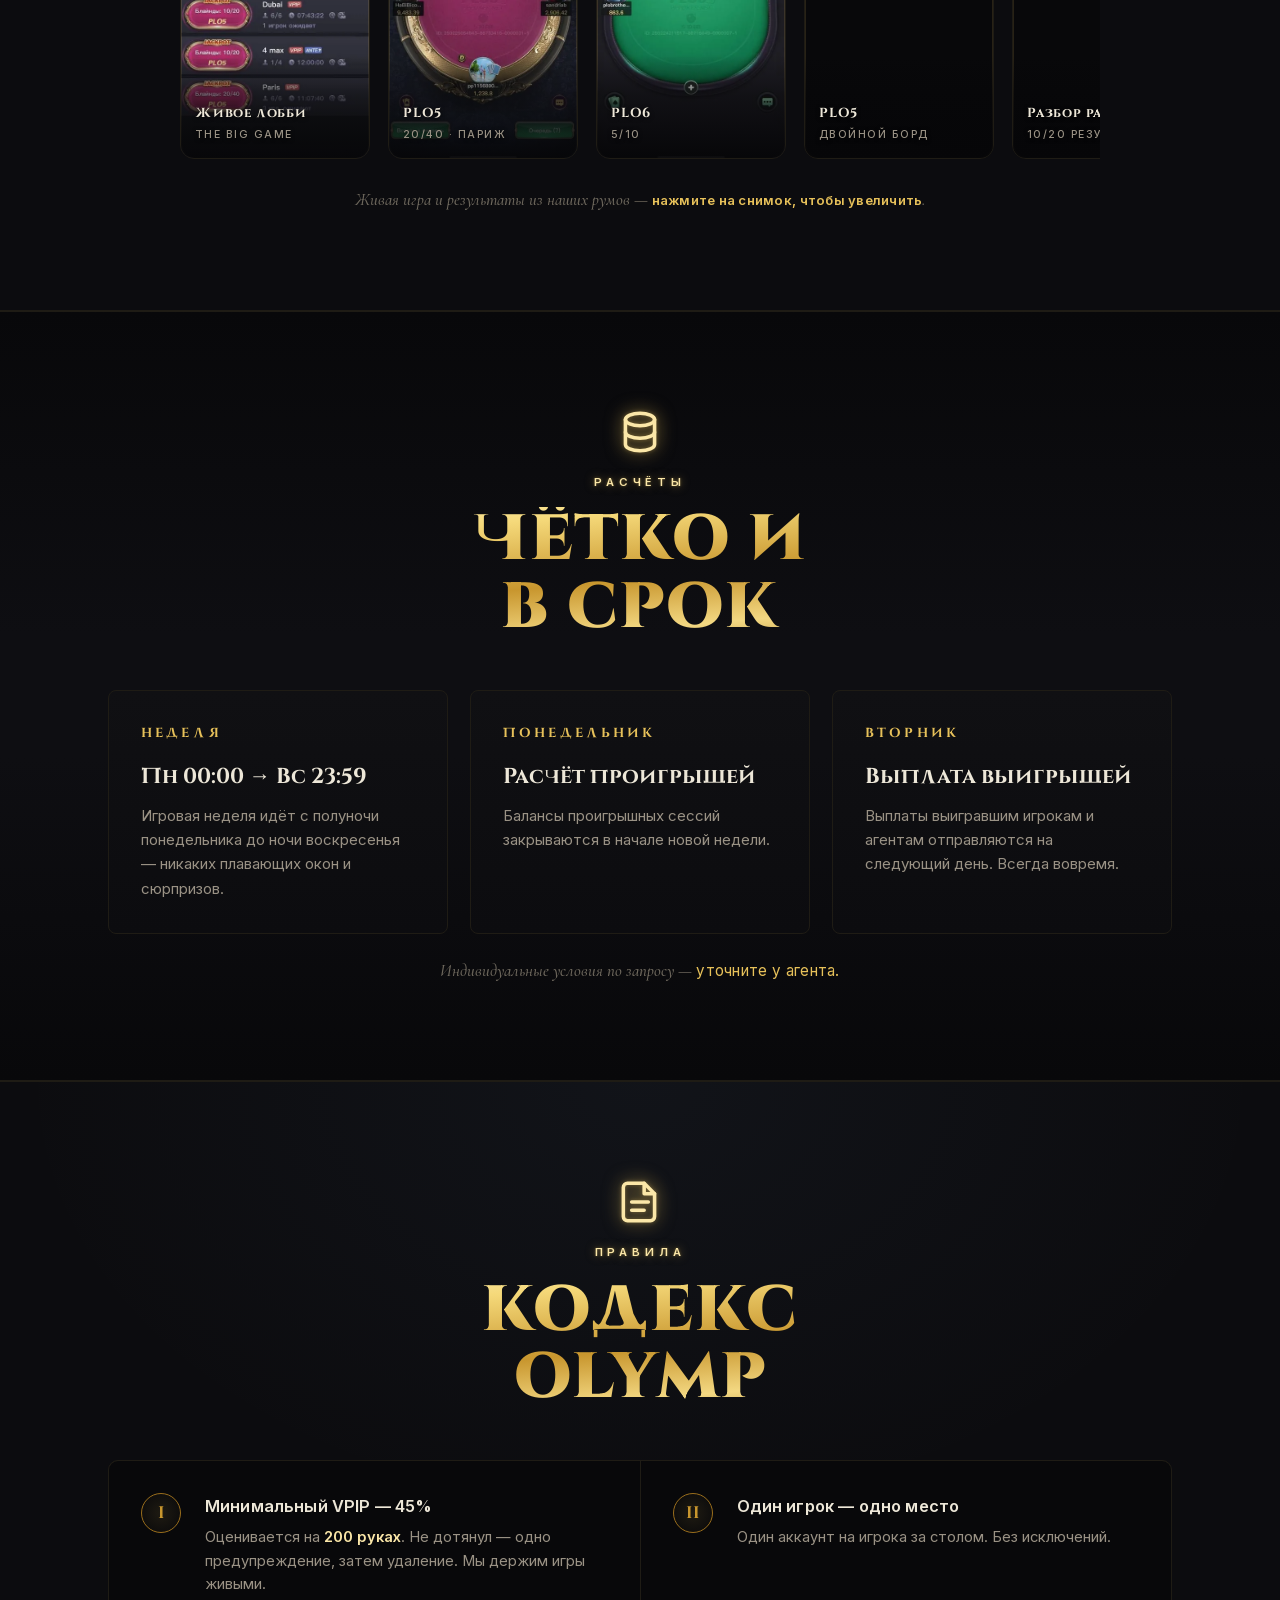
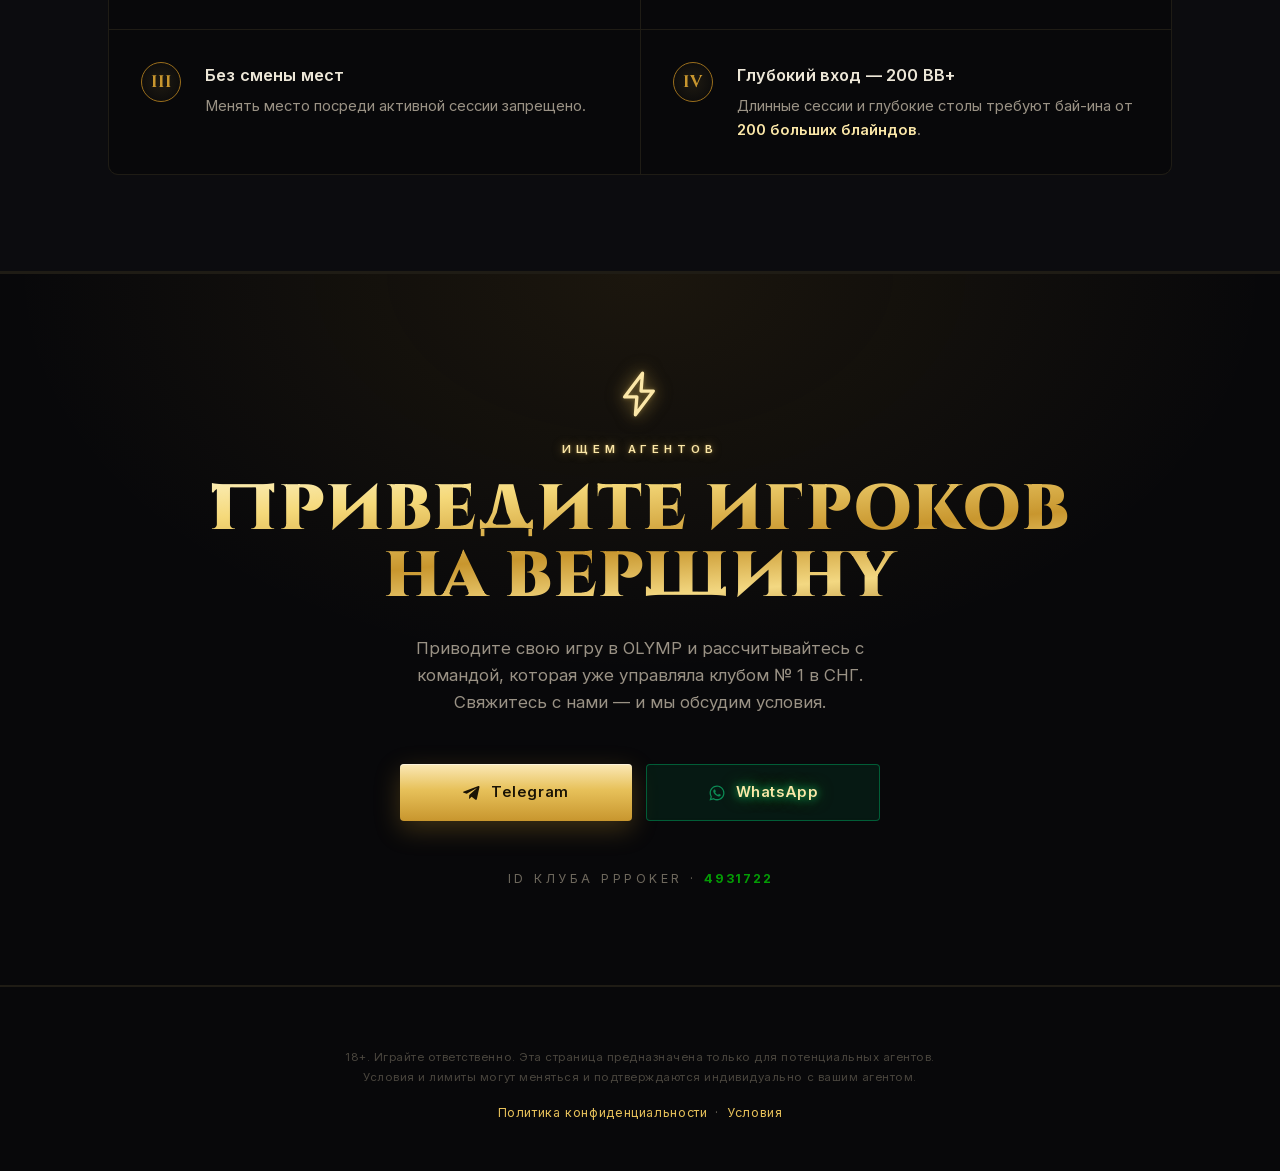
==== commit 7c48f905: "Desktop: brand group scale 50% -> 70%" ====
--- a/ru/index.html
+++ b/ru/index.html
@@ -1102,7 +1102,7 @@
   @media(min-width:768px){.hero-cover{background-image:url(../assets/hero-desktop.webp)}}
 
   /* desktop: brand group at 50% */
-  @media(min-width:768px){.hero{--mark-h:clamp(54px,8.25vw,93px)}}
+  @media(min-width:768px){.hero{--mark-h:clamp(76px,11.55vw,130px)}}
 </style>
 </head>
 <body>
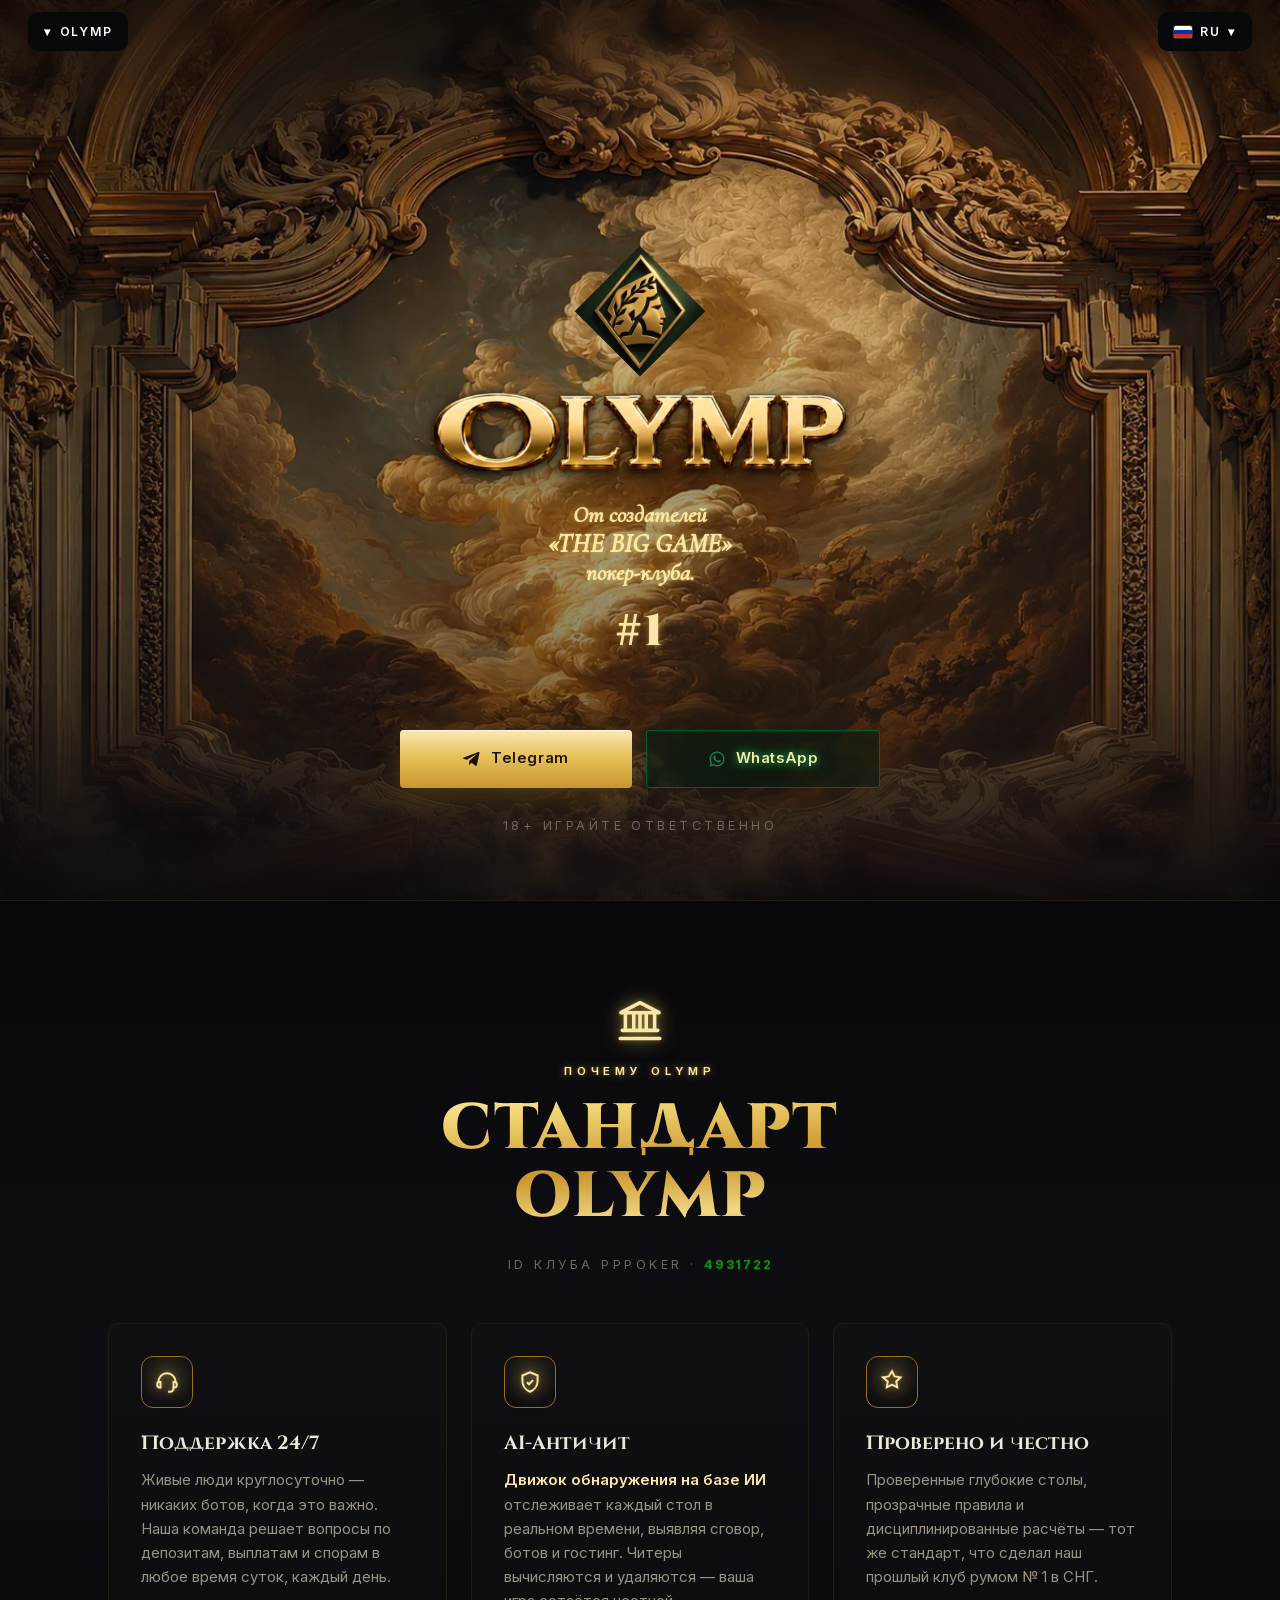
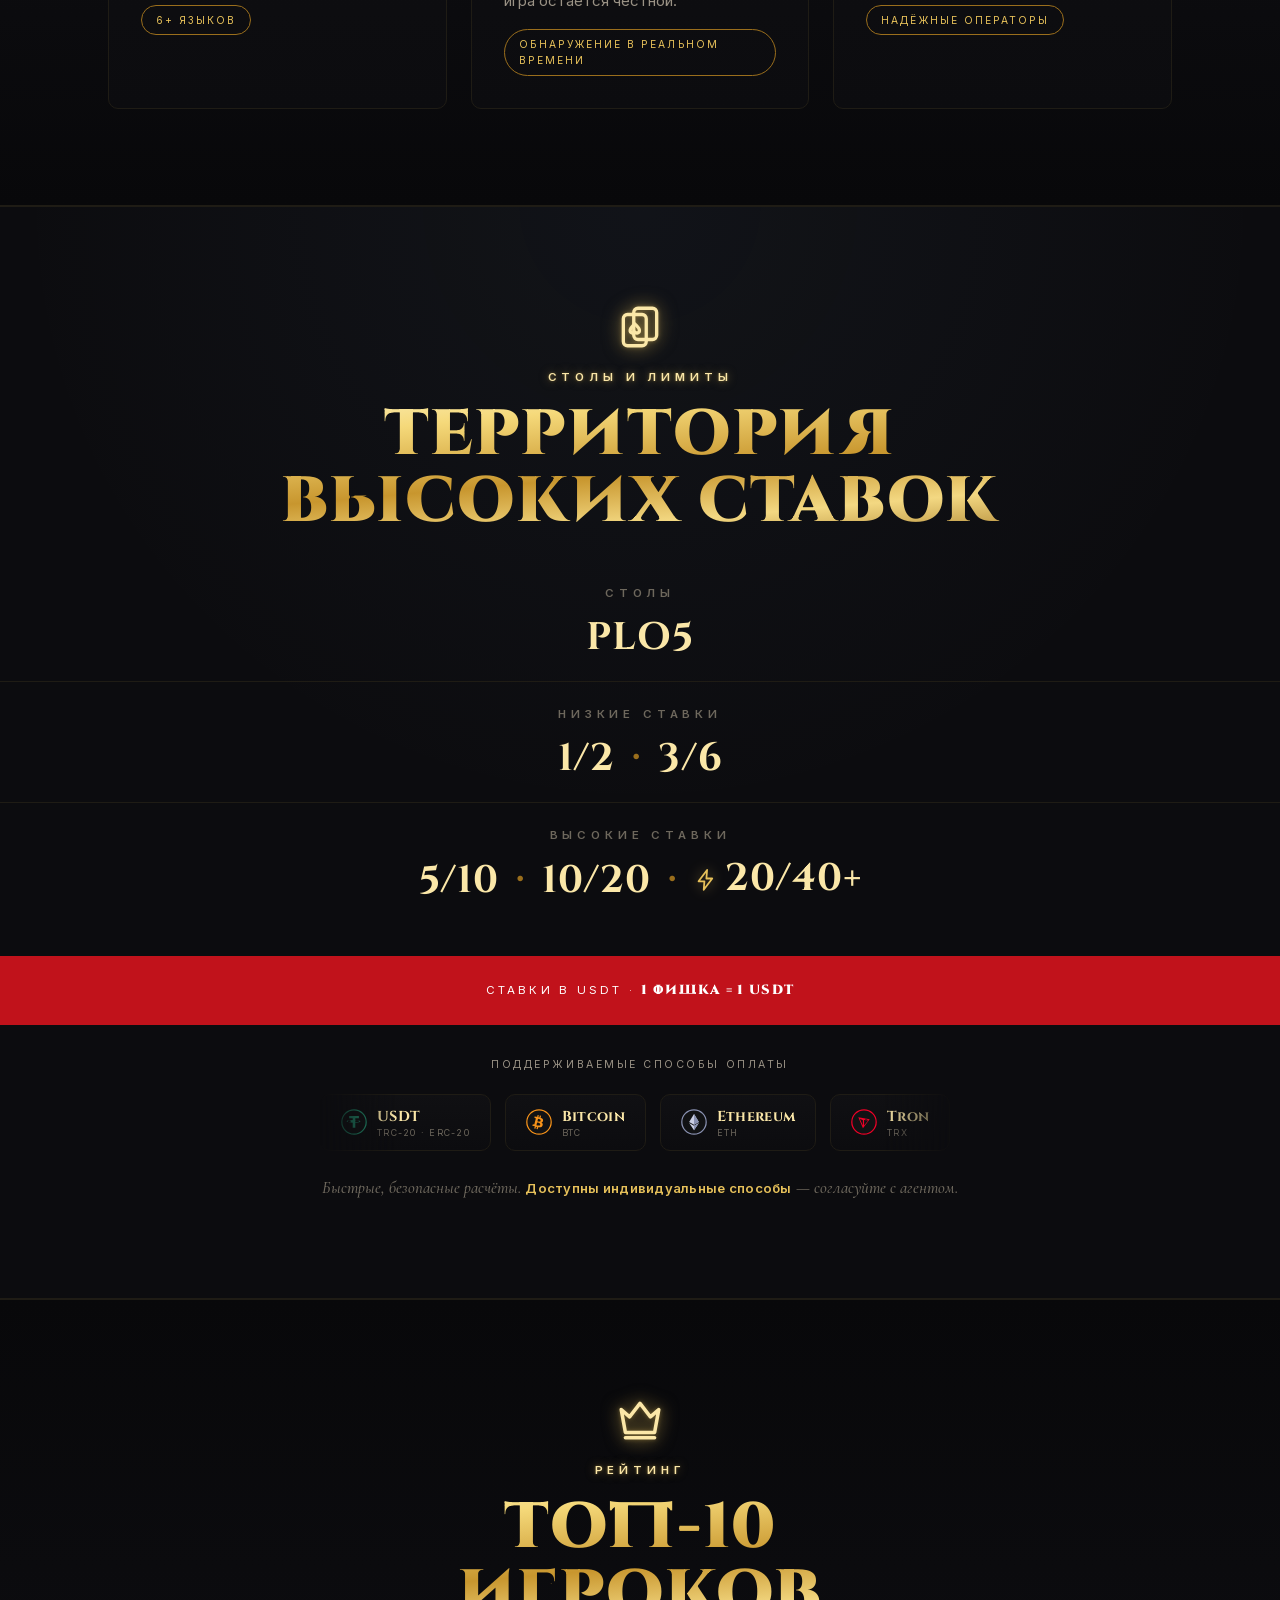
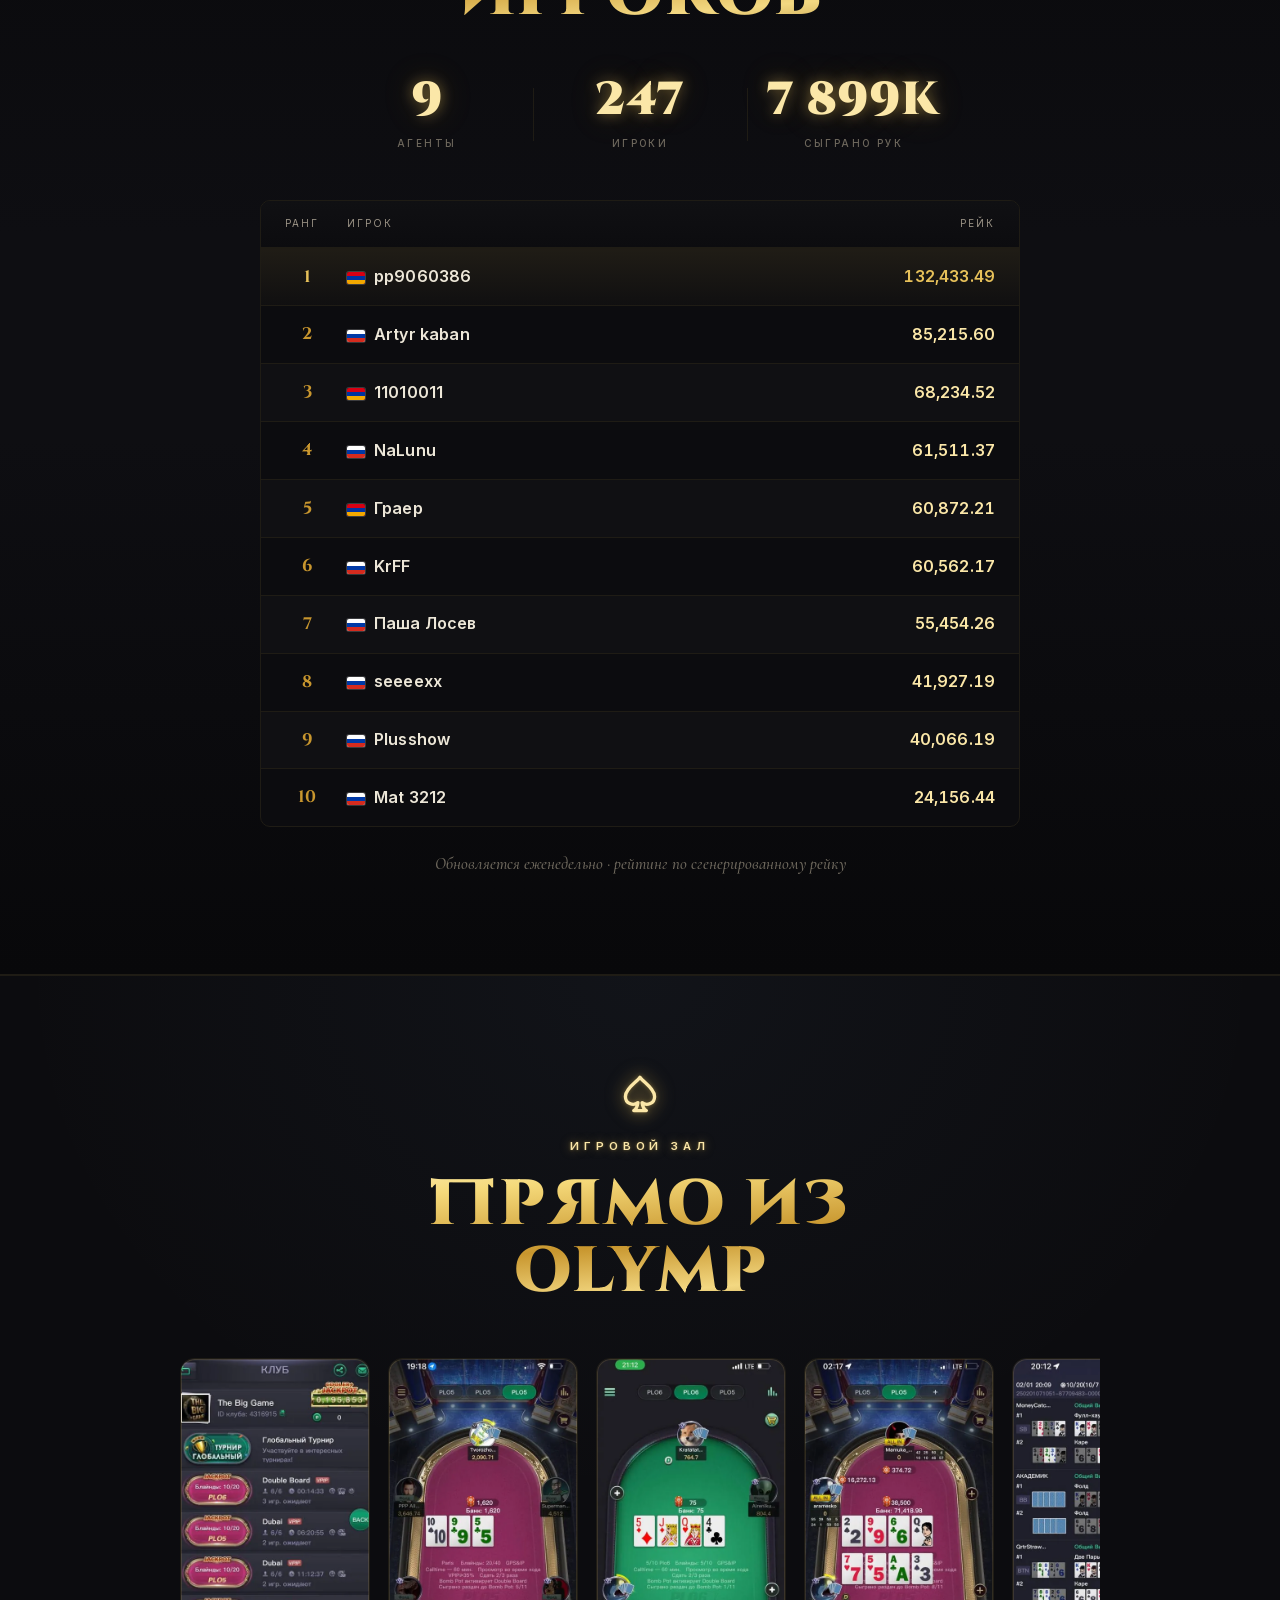
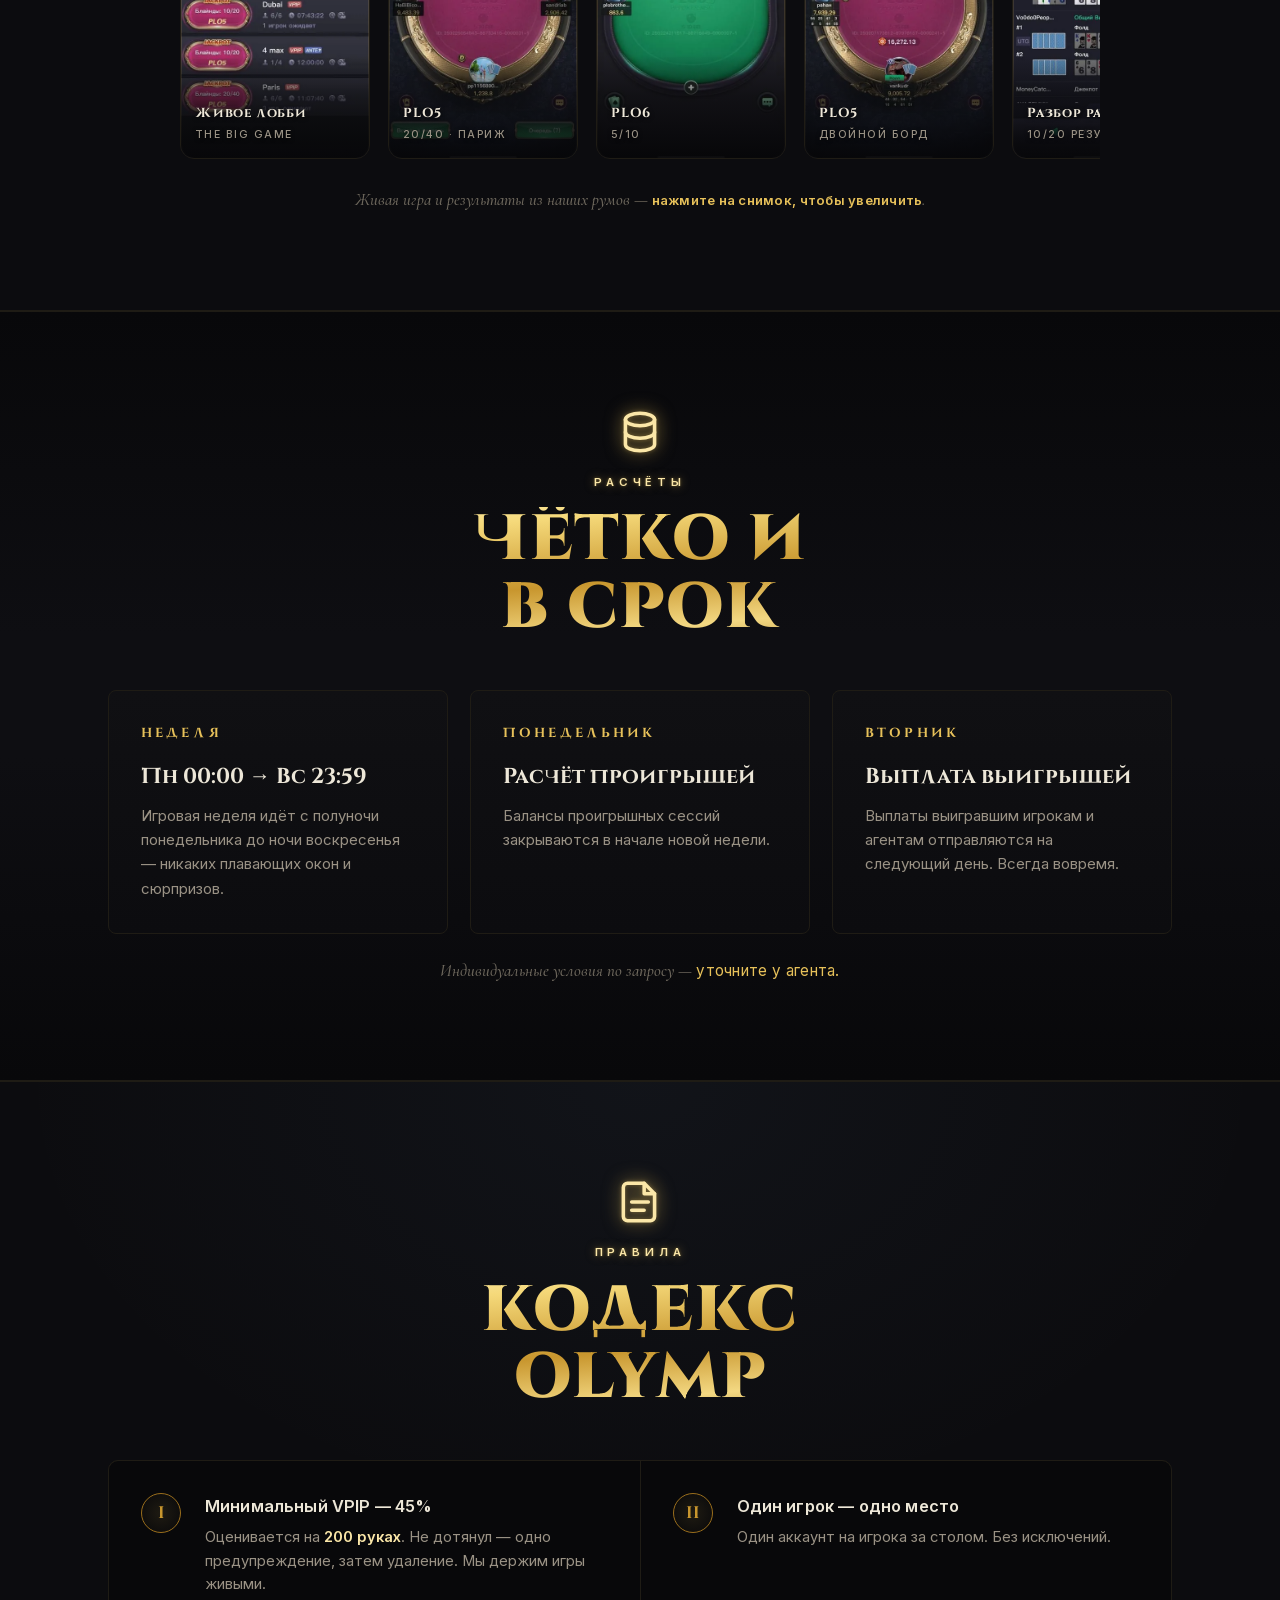
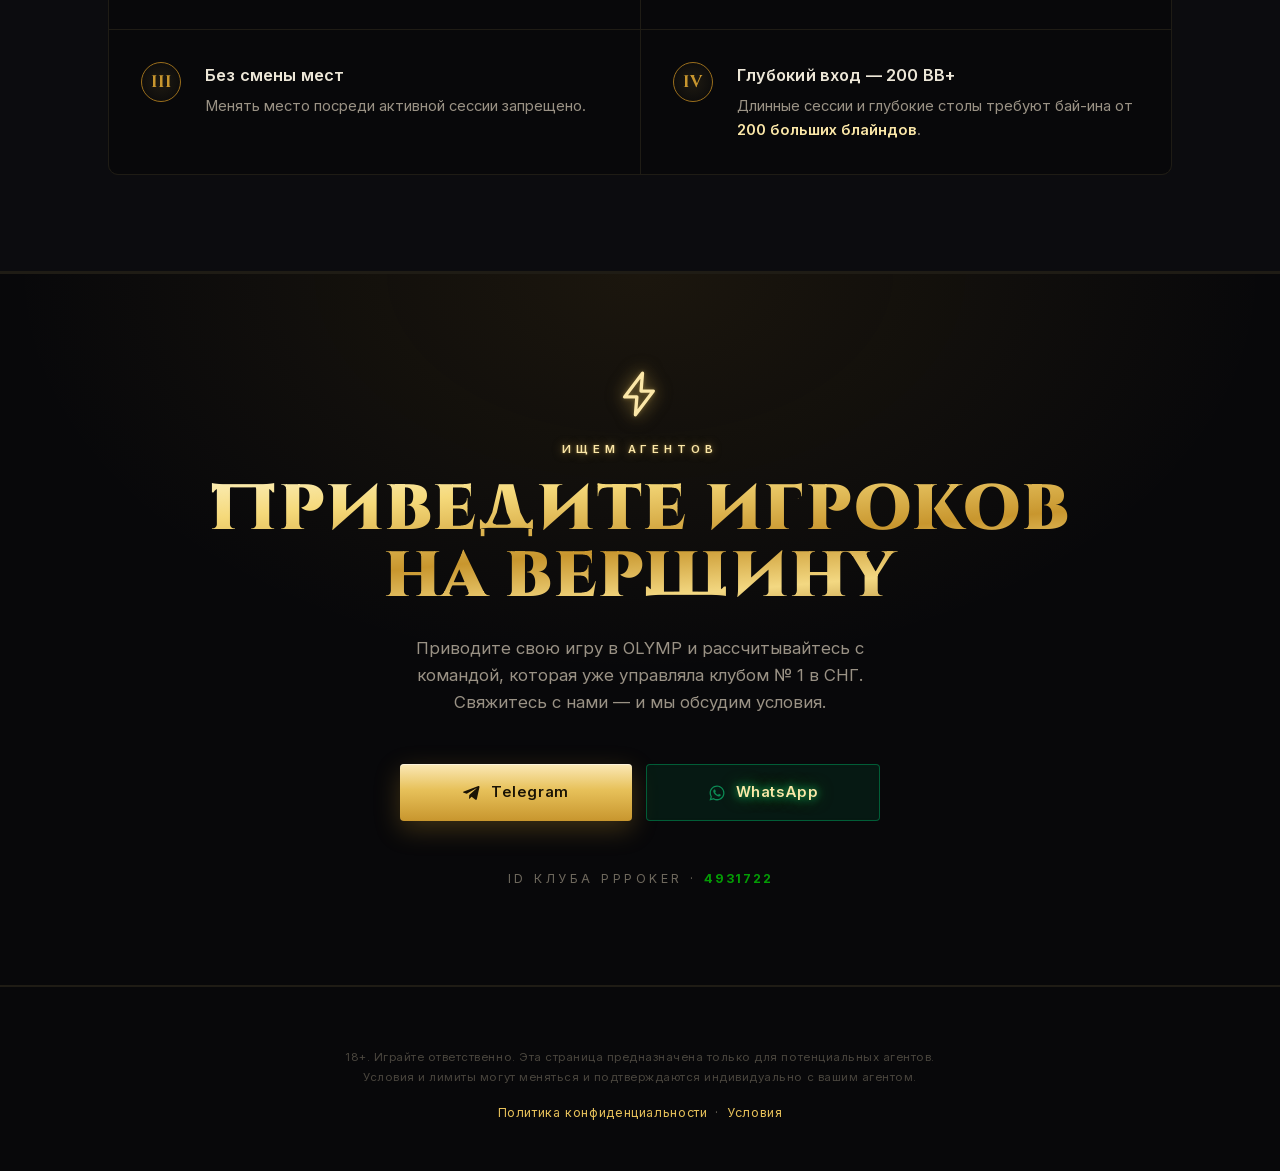
==== commit 49671469: "Desktop: fluid brand group sizing (scales with viewport w/h, avoids button overlap)" ====
--- a/ru/index.html
+++ b/ru/index.html
@@ -1102,7 +1102,7 @@
   @media(min-width:768px){.hero-cover{background-image:url(../assets/hero-desktop.webp)}}
 
   /* desktop: brand group at 50% */
-  @media(min-width:768px){.hero{--mark-h:clamp(76px,11.55vw,130px)}}
+  @media(min-width:768px){.hero{--mark-h:clamp(90px,min(10.2vw,16vh),190px)}}
 </style>
 </head>
 <body>
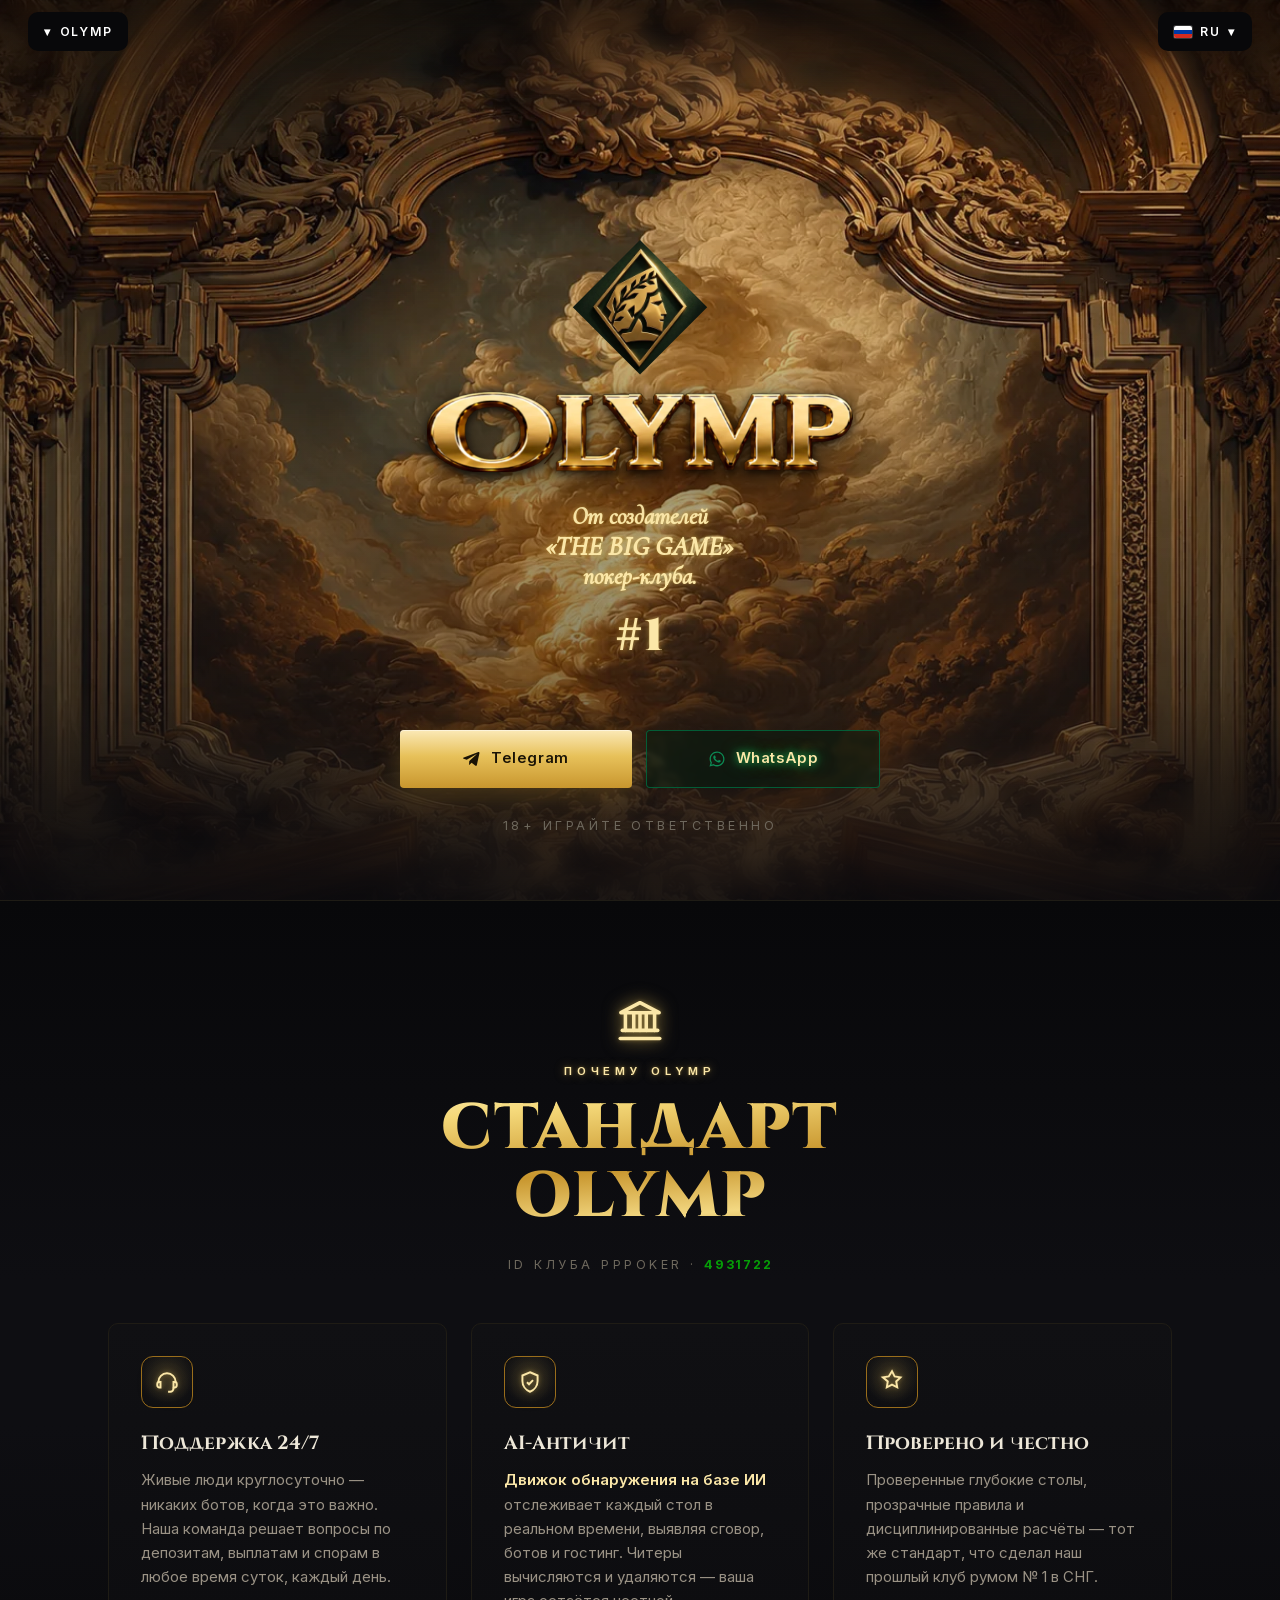
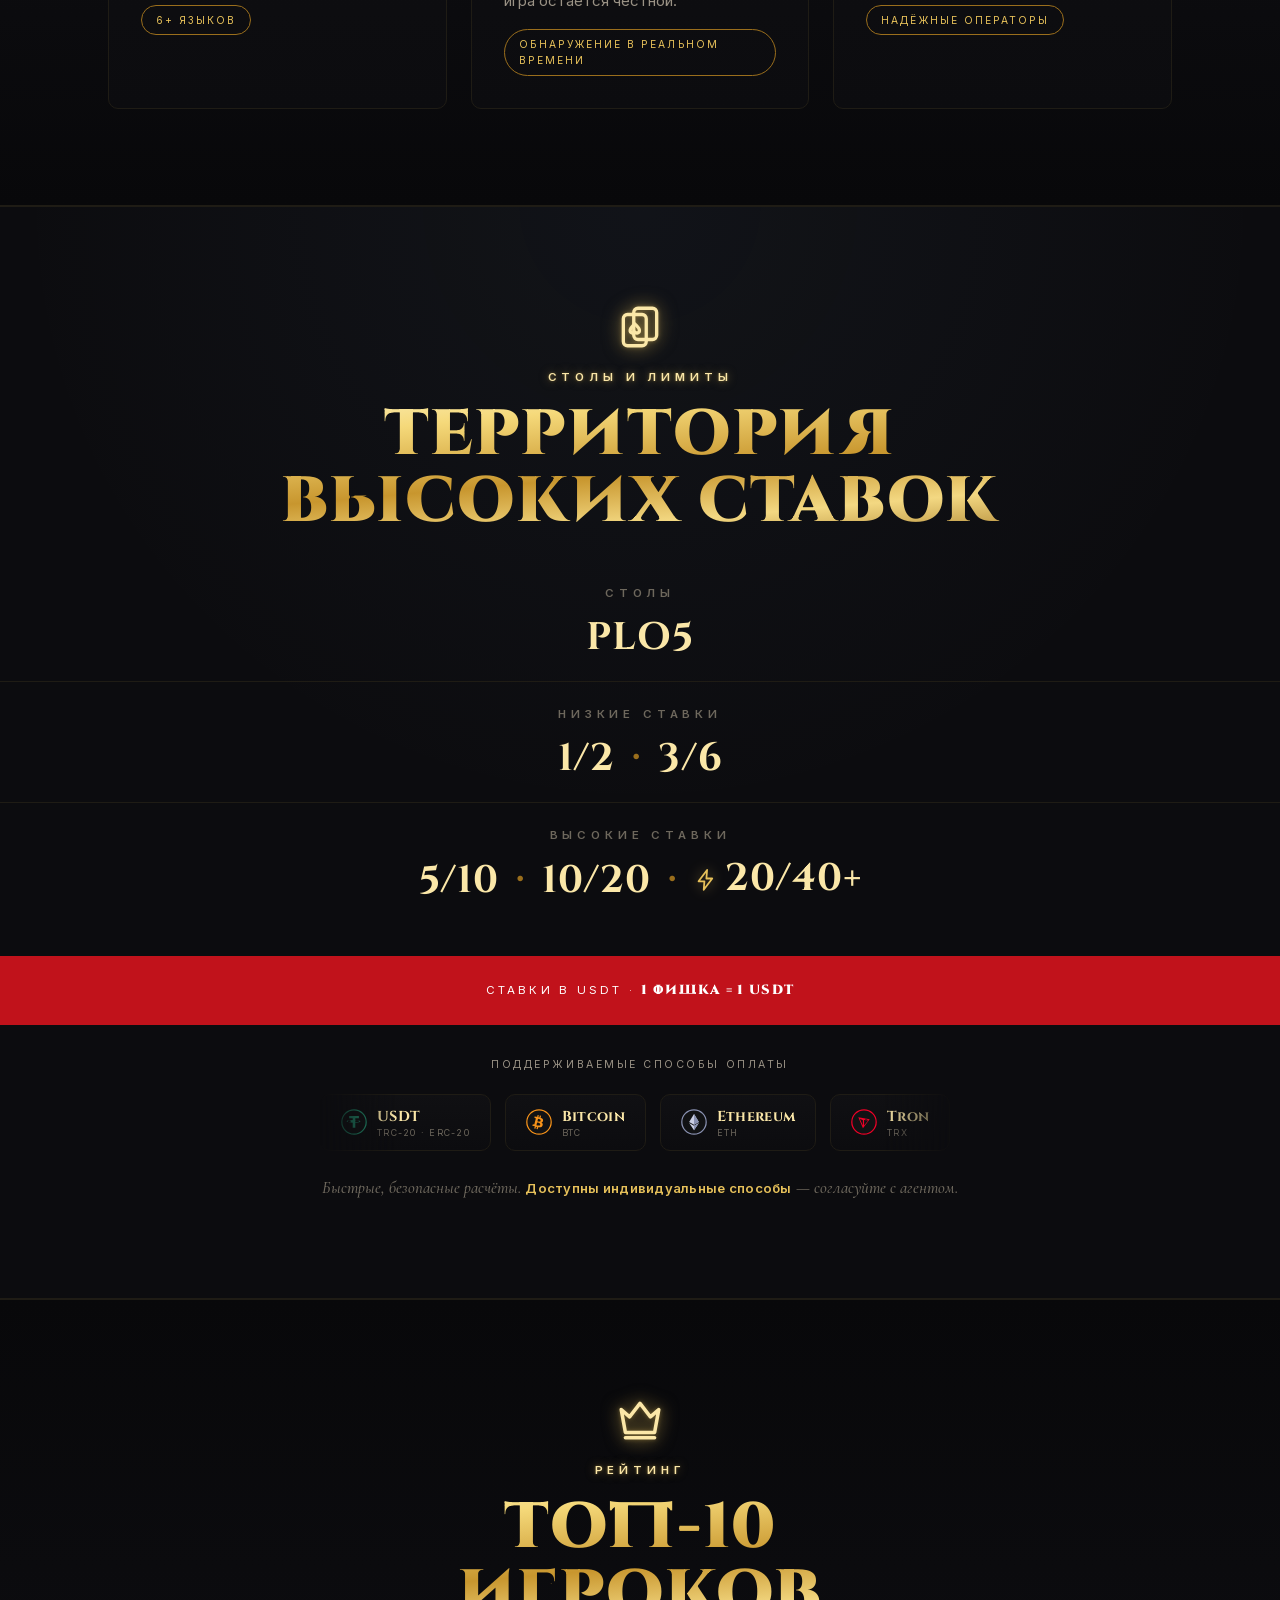
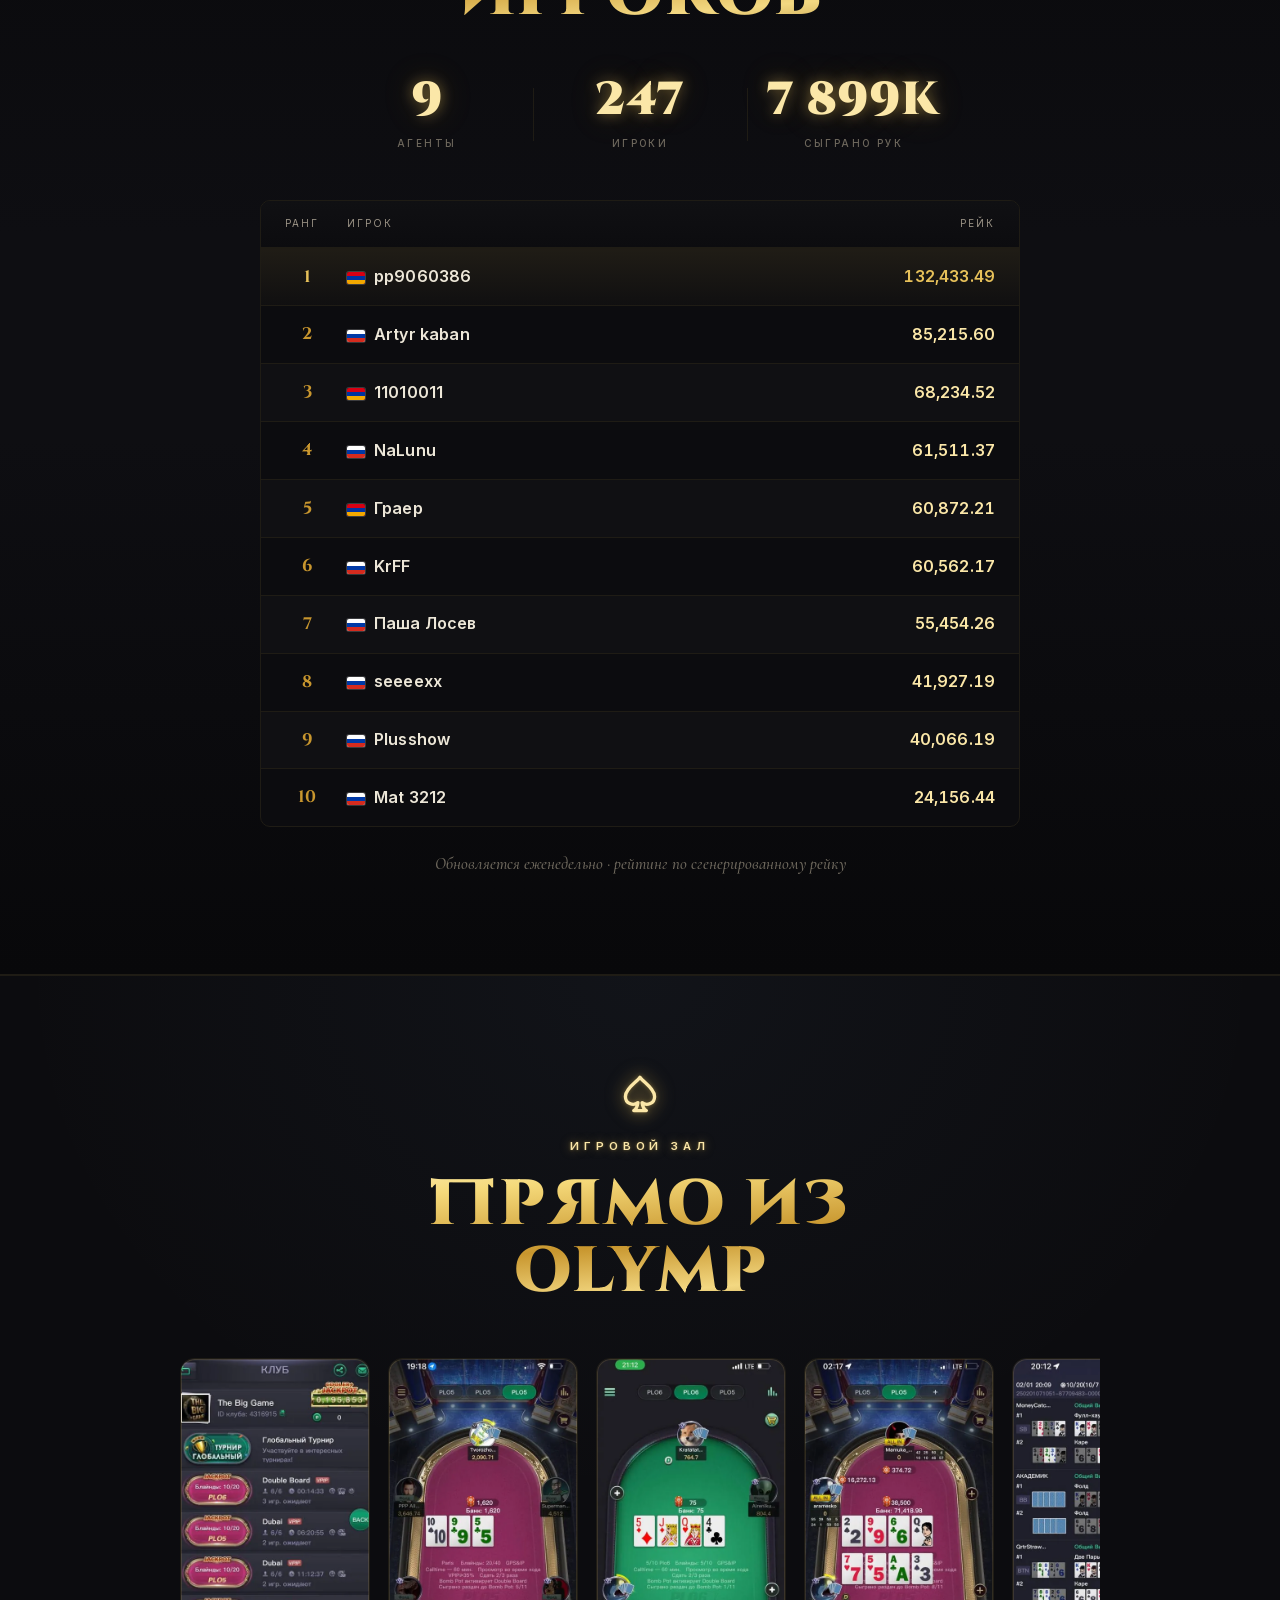
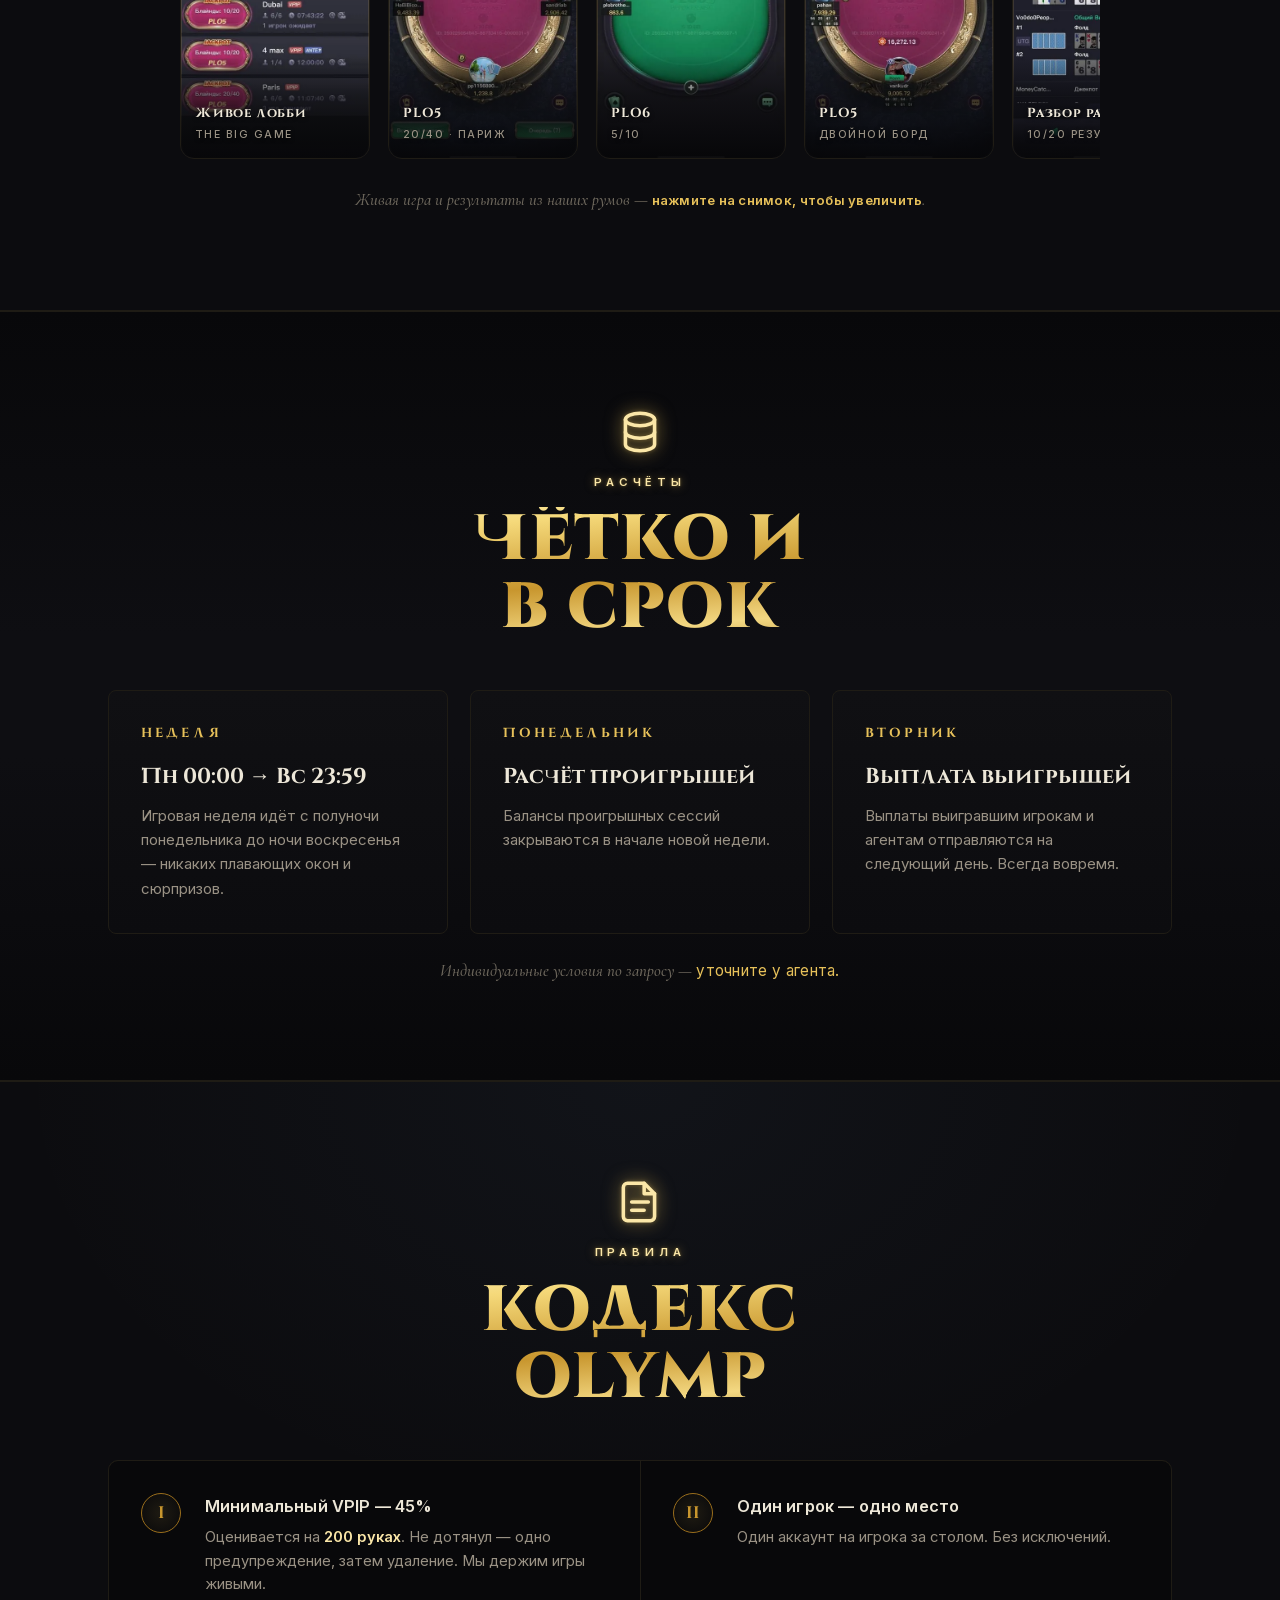
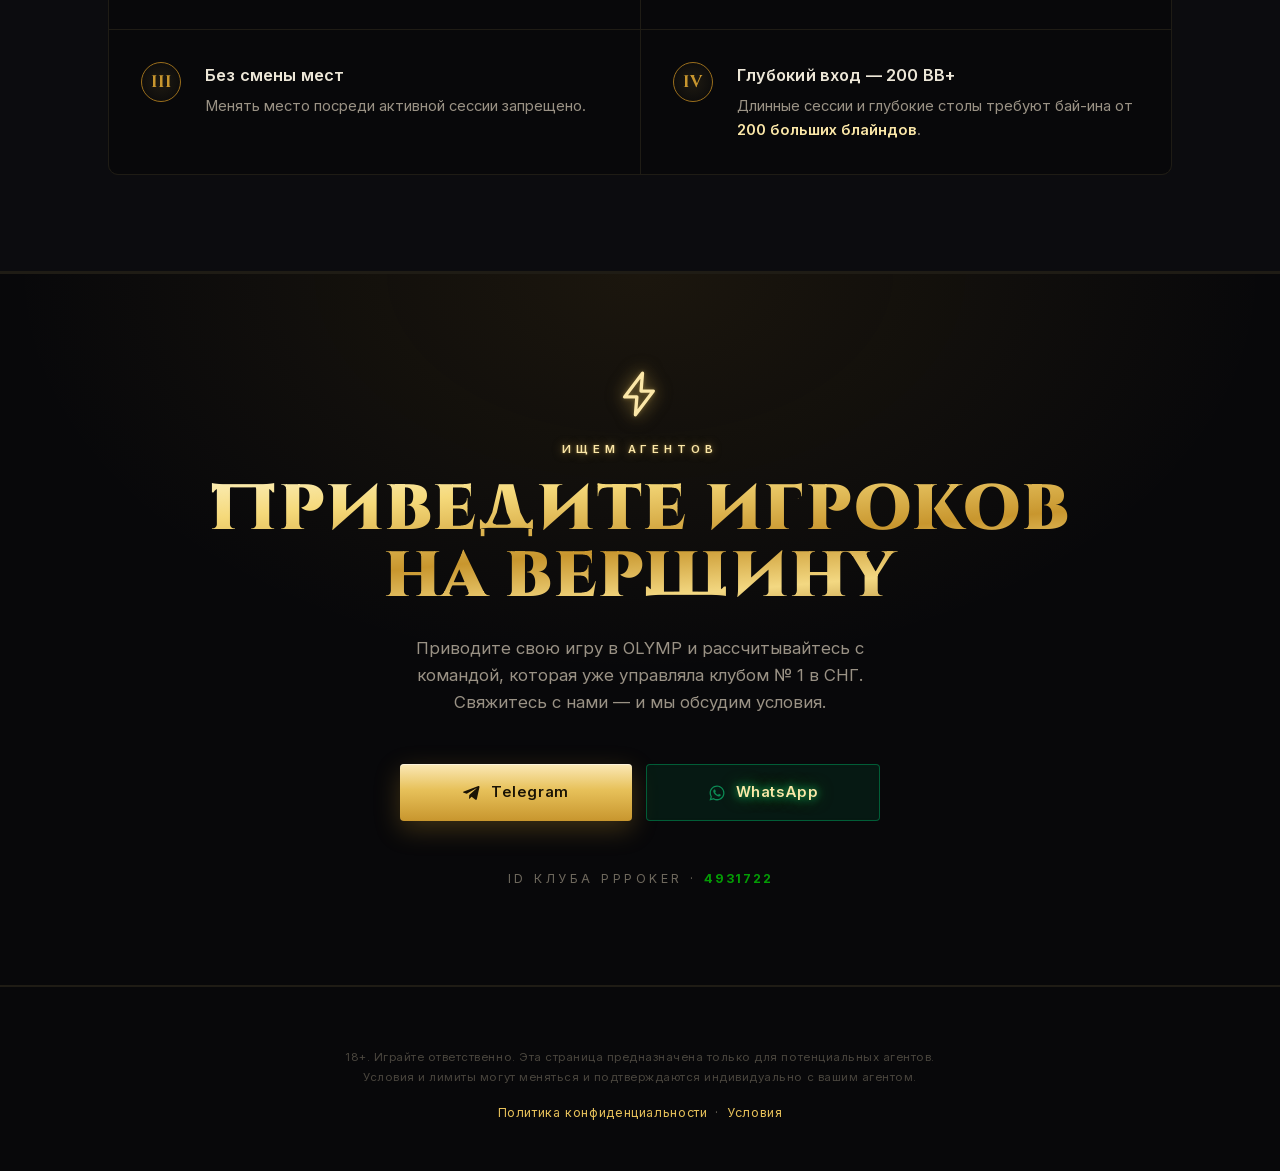
==== commit ffa2188f: "Desktop: height-aware fluid brand group so it never overlaps CTA buttons" ====
--- a/ru/index.html
+++ b/ru/index.html
@@ -1102,7 +1102,7 @@
   @media(min-width:768px){.hero-cover{background-image:url(../assets/hero-desktop.webp)}}
 
   /* desktop: brand group at 50% */
-  @media(min-width:768px){.hero{--mark-h:clamp(90px,min(10.2vw,16vh),190px)}}
+  @media(min-width:768px){.hero{--mark-h:clamp(72px,min(10.5vw,calc((100vh - 390px)/3.2)),200px)}}
 </style>
 </head>
 <body>
